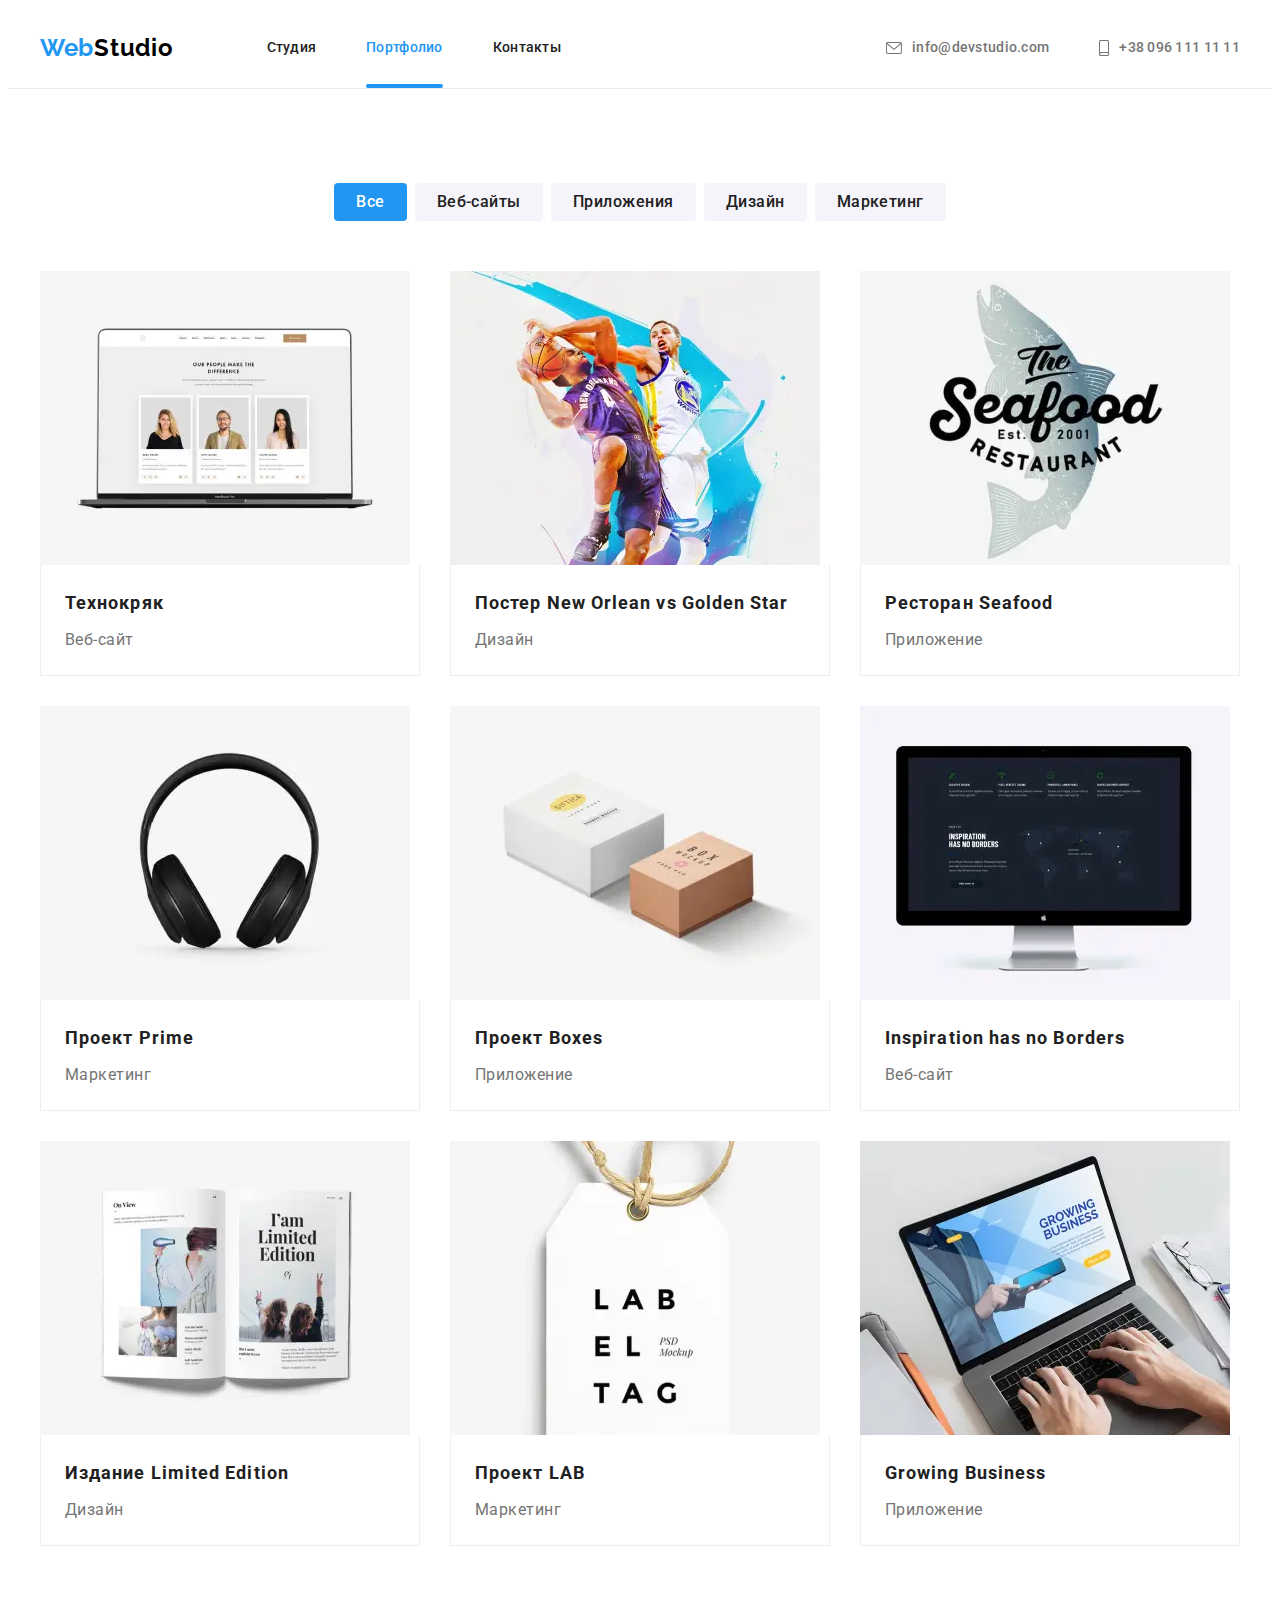
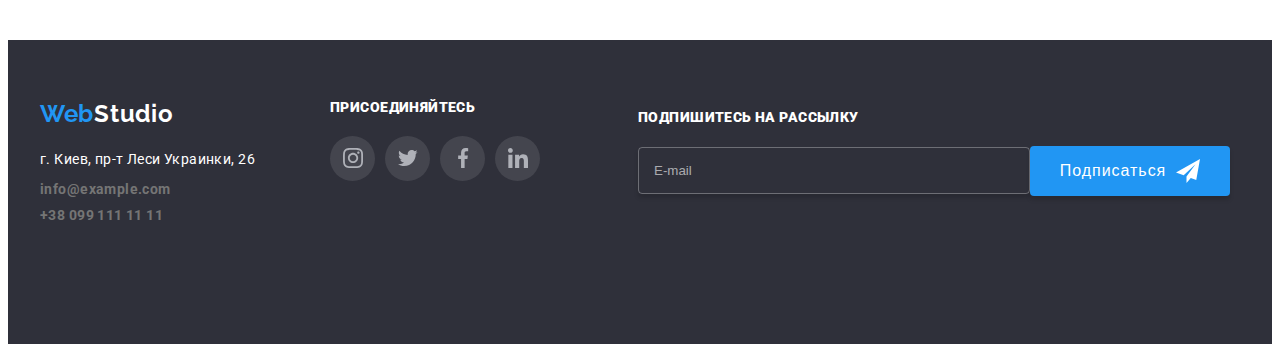
==== portfolio.html @ 9e55522e "fix photo" ====
<!DOCTYPE html>
<html lang="ru">
    <head>
        <meta charset="UTF-8" />
        <meta http-equiv="X-UA-Compatible" content="IE=edge" />
        <meta name="viewport" content="width=device-width, initial-scale=1.0" />
        <title>WebStudio</title>
        <link rel="preconnect" href="https://fonts.gstatic.com">
        <link href="https://fonts.googleapis.com/css2?family=Raleway:wght@700&family=Roboto:wght@400;500;700;900&display=swap"
          rel="stylesheet">
          <link rel="stylesheet" href="https://cdnjs.cloudflare.com/ajax/libs/modern-normalize/1.1.0/modern-normalize.min.css" integrity="sha512-wpPYUAdjBVSE4KJnH1VR1HeZfpl1ub8YT/NKx4PuQ5NmX2tKuGu6U/JRp5y+Y8XG2tV+wKQpNHVUX03MfMFn9Q==" crossorigin="anonymous" referrerpolicy="no-referrer" />
        <link rel="stylesheet" href="./css/main.min.css"> 
      </head>

  <body>
   <header class="header">
      <div class="container nav">
        <nav class="nav">
          <a class="logo link" lang="en" href="./index.html"
            ><span class="half-logo">Web</span>Studio</a
          >
          <ul class="menu list">
            <li class="menu__item">
              <a class="menu__link link" href="">Студия</a>
            </li>
            <li class="menu__item">
              <a class="menu__link link menu__link-current " href="./portfolio.html">Портфолио</a>
            </li>
            <li class="menu__item">
              <a class="menu__link link" href="">Контакты</a>
            </li>
          </ul>
        </nav>


        <ul class="hookup list">
          <li class="hookup__item">
            <a class="hookup__link link" href="mailto:info@devstudio.com">
              <svg class="hookup__link-icon" width="16" height="12">
                <use href="./images/sprite.svg#icon-envelope"></use></svg
              >info@devstudio.com</a
            >
          </li>
          <li class="hookup__item">
            <a class="hookup__link link" href="tel:+380961111111">
              <svg class="hookup__link-icon" width="10" height="16">
                <use href="./images/sprite.svg#icon-phone"></use></svg
              >+38 096 111 11 11</a
            >
          </li>
        </ul>

        <!-- Mobile-menu -->

        <button type="button" class="burger-btn" data-menu-open>
          <svg class="burger-btn__icon" width="40" height="40">
              <use href="./images/sprite.svg#icon-menu-mobile"></use>
          </svg>
        </button>

      </div>

      <div class="mobile-menu" data-menu>

        <div class="container mobile-menu__container">
        <button type="button" class="close-btn mobile-menu__close-btn" data-menu-close>
          <svg class="close-btn__icon" width="40" height="40">
              <use href="./images/sprite.svg#icon-close-menu"></use>
          </svg>
        </button>

        <ul class="list menu-list ">
            <li class="menu-list__item">
              <a class="link menu-list__link  " href="./index.html">Студия</a>
            </li>
            <li class="menu-list__item">
              <a class="link menu-list__link menu-list__link-current " href="./portfolio.html">Портфолио</a>
            </li>
            <li class="menu-list__item">
              <a class="link menu-list__link " href="">Контакты</a>
            </li>
          </ul>

          <ul class="list hookup-list">
          <li class="hookup-list__item">
            <a class="link hookup-list__link" href="mailto:info@devstudio.com">
              info@devstudio.com</a>
          </li>
          <li class="hookup-list__item">
            <a class="link hookup-list__link-tel" href="tel:+380961111111">
              +38 096 111 11 11</a>
          </li>
        </ul>

        <ul class="list social-list ">
          <li class="social-list__item">
            <a class="link social-list__link" href="#">Instagram</a>
          </li>
          <li class="social-list__item">
            <a class="link social-list__link" href="#">Twitter</a>
          </li>
          <li class="social-list__item">
            <a class="link social-list__link" href="#">Facebook</a>
          </li>
          <li class="social-list__item">
          <a class="link social-list__link" href="#">LinkedIn</a>
        </li>
        </ul>


      </div>

      </div>
    </header>

    <main>
      <section class="portfolio-page section">
        
        <!-- Buttons -->
        <div class="container">
        <ul class="filter-item list">
        <li class="filter-list ">
            <button class="filter-btn current link " type="button">Все</button></li>
        <li class="filter-list">
            <button class="filter-btn link" type="button">Веб-сайты</button></li>
        <li class="filter-list">
            <button class="filter-btn link" type="button">Приложения</button></li>
        <li class="filter-list">
            <button class="filter-btn link" type="button">Дизайн</button></li>
        <li class="filter-list">
            <button class="filter-btn" type="button">Маркетинг</button></li>
      </ul>

    <!-- Client -->
  
      <ul class="client list">
        <li class="client-item">
      
        <a class="client-link link"  href="">
          <div class="client-overlay-wrapper">
            <picture>
              <source media="(min-width: 1200px)" srcset="./portfolio-images/tehnokryk-desktop.webp 1x, ./portfolio-images/tehnokryk-desktop@2x.webp 2x"
                type="image/webp">
              <source media="(min-width: 1200px)" srcset="./portfolio-images/tehnokryk-desktop.jpg 1x, ./portfolio-images/tehnokryk-desktop@2x.jpg 2x">
              <source media="(min-width: 768px)" srcset="./portfolio-images/tehnokryk-tablet.webp 1x, ./portfolio-images/tehnokryk-tablet@2x.webp 2x"
                type="image/webp">
              <source media="(min-width: 768px)" srcset="./portfolio-images/tehnokryk-tablet.jpg 1x, ./portfolio-images/tehnokryk-tablet@2x.jpg 2x">
              <source media="(min-width: 480px)" srcset="./portfolio-images/tehnokryk-mobile.webp 1x, ./portfolio-images/tehnokryk-mobile@2x.webp 2x"
                type="image/webp">
              <source media="(min-width: 480px)" srcset="./portfolio-images/tehnokryk-mobile.jpg 1x, ./portfolio-images/tehnokryk-mobile@2x.jpg 2x">
            <img src="./portfolio-images/tehnokryk-desktop.jpg" alt="Открытый ноутбук" />
          </picture>
            <p class="client-overlay">Технокряк это современная площадка распространения коронавируса. Компании используют эту платформу для цифрового
            шпионажа и атак на защищённые сервера конкурентов.</p>
        </div>
          <div class="client-name">
            <h3 class="client-title">Технокряк</h3>
            <p class="client-text">Веб-сайт</p>
          </div>
        </a> 
        </li>
        <li class="client-item">
           
          <a class="client-link link"  href="">
            <div class="client-overlay-wrapper">
              <picture>
                <source media="(min-width: 1200px)" srcset="./portfolio-images/poster-desktop.webp 1x, ./portfolio-images/poster-desktop@2x.webp 2x"
                  type="image/webp">
                <source media="(min-width: 1200px)" srcset="./portfolio-images/poster-desktop.jpg 1x, ./portfolio-images/poster-desktop@2x.jpg 2x">
                <source media="(min-width: 768px)" srcset="./portfolio-images/poster-tablet.webp 1x, ./portfolio-images/poster-tablet@2x.webp 2x"
                  type="image/webp">
                <source media="(min-width: 768px)" srcset="./portfolio-images/poster-tablet.jpg 1x, ./portfolio-images/poster-tablet@2x.jpg 2x">
                <source media="(min-width: 480px)" srcset="./portfolio-images/poster-mobile.webp 1x, ./portfolio-images/poster-mobile@2x.webp 2x"
                  type="image/webp">
                <source media="(min-width: 480px)" srcset="./portfolio-images/poster-mobile.jpg 1x, ./portfolio-images/poster-mobile@2x.jpg 2x">
            <img src="./portfolio-images/poster-desktop.jpg" alt="Постер с баскетболистами" />
          </picture>
            <p class="client-overlay">Технокряк это современная площадка распространения коронавируса. Компании используют эту
              платформу для цифрового
              шпионажа и атак на защищённые сервера конкурентов.</p>
            </div>
            <div class="client-name">
            <h3 class="client-title">Постер New Orlean vs Golden Star</h3>
            <p class="client-text">Дизайн</p>
          </div>
          </a>
        </li>
        <li class="client-item">
           
          <a class="client-link link"  href="">
            <div class="client-overlay-wrapper">
              <picture>
              <source media="(min-width: 1200px)" srcset="./portfolio-images/seafood-desktop.webp 1x, ./portfolio-images/seafood-desktop@2x.webp 2x"
                type="image/webp">
              <source media="(min-width: 1200px)" srcset="./portfolio-images/seafood-desktop.jpg 1x, ./portfolio-images/seafood-desktop@2x.jpg 2x">
              <source media="(min-width: 768px)" srcset="./portfolio-images/seafood-tablet.webp 1x, ./portfolio-images/seafood-tablet@2x.webp 2x"
                type="image/webp">
              <source media="(min-width: 768px)" srcset="./portfolio-images/seafood-tablet.jpg 1x, ./portfolio-images/poster-tablet@2x.jpg 2x">
              <source media="(min-width: 480px)" srcset="./portfolio-images/seafood-mobile.webp 1x, ./portfolio-images/seafood-mobile@2x.webp 2x"
                type="image/webp">
              <source media="(min-width: 480px)" srcset="./portfolio-images/seafood-mobile.jpg 1x, ./portfolio-images/seafood-mobile@2x.jpg 2x">
            <img src="./portfolio-images/seafood-desktop.jpg" alt="Вывеска ресторана" />
          </picture>
            <p class="client-overlay">Технокряк это современная площадка распространения коронавируса. Компании используют эту
              платформу для цифрового
              шпионажа и атак на защищённые сервера конкурентов.</p>
            </div>
            <div class="client-name">
            <h3 class="client-title">Ресторан Seafood</h3>
            <p class="client-text">Приложение</p>
          </div>
          </a>
        </li>
        <li class="client-item">
        
          <a class="client-link link" href="">
            <div class="client-overlay-wrapper">
              <picture>
                <source media="(min-width: 1200px)" srcset="./portfolio-images/earphones-desktop.webp 1x, ./portfolio-images/earphones-desktop@2x.webp 2x"
                  type="image/webp">
                <source media="(min-width: 1200px)" srcset="./portfolio-images/earphones-desktop.jpg 1x, ./portfolio-images/earphones-desktop@2x.jpg 2x">
                <source media="(min-width: 768px)" srcset="./portfolio-images/earphones-tablet.webp 1x, ./portfolio-images/earphones-tablet@2x.webp 2x"
                  type="image/webp">
                <source media="(min-width: 768px)" srcset="./portfolio-images/earphones-tablet.jpg 1x, ./portfolio-images/earphones-tablet@2x.jpg 2x">
                <source media="(min-width: 480px)" srcset="./portfolio-images/earphones-mobile.webp 1x, ./portfolio-images/earphones-mobile@2x.webp 2x"
                  type="image/webp">
                <source media="(min-width: 480px)" srcset="./portfolio-images/earphones-mobile.jpg 1x, ./portfolio-images/earphones-mobile@2x.jpg 2x">
              <img src="./portfolio-images/earphones-desktop.jpg" alt="Наушники" />
            </picture>
              <p class="client-overlay">Технокряк это современная площадка распространения коронавируса. Компании используют эту
                платформу для цифрового
                шпионажа и атак на защищённые сервера конкурентов.</p>
            </div>
            <div class="client-name">
              <h3 class="client-title">Проект Prime</h3>
              <p class="client-text">Маркетинг</p>
            </div>
          </a>
        </li>

        <li class="client-item">
           
          <a class="client-link link"  href="">
            <div class="client-overlay-wrapper">
              <picture>
              <source media="(min-width: 1200px)" srcset="./portfolio-images/boxes-desktop.webp 1x, ./portfolio-images/boxes-desktop@2x.webp 2x"
                type="image/webp">
              <source media="(min-width: 1200px)" srcset="./portfolio-images/boxes-desktop.jpg 1x, ./portfolio-images/boxes-desktop@2x.jpg 2x">
              <source media="(min-width: 768px)" srcset="./portfolio-images/boxes-tablet.webp 1x, ./portfolio-images/boxes-tablet@2x.webp 2x"
                type="image/webp">
              <source media="(min-width: 768px)" srcset="./portfolio-images/boxes-tablet.jpg 1x, ./portfolio-images/boxes-tablet@2x.jpg 2x">
              <source media="(min-width: 480px)" srcset="./portfolio-images/boxes-mobile.webp 1x, ./portfolio-images/boxes-mobile@2x.webp 2x"
                type="image/webp">
              <source media="(min-width: 480px)" srcset="./portfolio-images/boxes-mobile.jpg 1x, ./portfolio-images/boxes-mobile@2x.jpg 2x">
            <img src="./portfolio-images/boxes-desktop.jpg" alt="Коробки"/>
          </picture>
            <p class="client-overlay">Технокряк это современная площадка распространения коронавируса. Компании используют эту
              платформу для цифрового
              шпионажа и атак на защищённые сервера конкурентов.</p>
            </div>
            <div class="client-name">
            <h3 class="client-title">Проект Boxes</h3>
            <p class="client-text">Приложение</p>
          </div>
          </a>
        </li>
        <li class="client-item">
           
          <a class="client-link link"  href="">
            <div class="client-overlay-wrapper">
              <picture>
              <source media="(min-width: 1200px)" srcset="./portfolio-images/computer-desktop.webp 1x, ./portfolio-images/computer-desktop@2x.webp 2x"
                type="image/webp">
              <source media="(min-width: 1200px)" srcset="./portfolio-images/computer-desktop.jpg 1x, ./portfolio-images/computer-desktop@2x.jpg 2x">
              <source media="(min-width: 768px)" srcset="./portfolio-images/computer-tablet.webp 1x, ./portfolio-images/computer-tablet@2x.webp 2x"
                type="image/webp">
              <source media="(min-width: 768px)" srcset="./portfolio-images/computer-tablet.jpg 1x, ./portfolio-images/computer-tablet@2x.jpg 2x">
              <source media="(min-width: 480px)" srcset="./portfolio-images/computer-mobile.webp 1x, ./portfolio-images/computer-mobile@2x.webp 2x"
                type="image/webp">
              <source media="(min-width: 480px)" srcset="./portfolio-images/computer-mobile.jpg 1x, ./portfolio-images/computer-mobile@2x.jpg 2x">
            <img src="./portfolio-images/computer-desktop.jpg" alt="Компьютер" />
          </picture>
            <p class="client-overlay">Технокряк это современная площадка распространения коронавируса. Компании используют эту
              платформу для цифрового
              шпионажа и атак на защищённые сервера конкурентов.</p>
           </div>
            <div class="client-name">
            <h3 class="client-title" lang="en">Inspiration has no Borders</h3>
            <p class="client-text">Веб-сайт</p>
            </div>
          </a>
        </li>
        <li class="client-item">
           
          <a class="client-link link"  href="">
            <div class="client-overlay-wrapper">
              <picture>
              <source media="(min-width: 1200px)" srcset="./portfolio-images/magazine-desktop.webp 1x, ./portfolio-images/magazine-desktop@2x.webp 2x"
                type="image/webp">
              <source media="(min-width: 1200px)" srcset="./portfolio-images/magazine-desktop.jpg 1x, ./portfolio-images/magazine-desktop@2x.jpg 2x">
              <source media="(min-width: 768px)" srcset="./portfolio-images/magazine-tablet.webp 1x, ./portfolio-images/magazine-desktop@2x.webp 2x"
                type="image/webp">
              <source media="(min-width: 768px)" srcset="./portfolio-images/magazine-tablet.jpg 1x, ./portfolio-images/magazine-tablet@2x.jpg 2x">
              <source media="(min-width: 480px)" srcset="./portfolio-images/magazine-mobile.webp 1x, ./portfolio-images/magazine-mobile@2x.webp 2x"
                type="image/webp">
              <source media="(min-width: 480px)" srcset="./portfolio-images/magazine-mobile.jpg 1x, ./portfolio-images/magazine-mobile@2x.jpg 2x">
            <img src="./portfolio-images/magazine-desktop.jpg" alt="Открытый журнал" />
          </picture>
            <p class="client-overlay">Технокряк это современная площадка распространения коронавируса. Компании используют эту
              платформу для цифрового
              шпионажа и атак на защищённые сервера конкурентов.</p>
          </div>
            <div class="client-name">
            <h3 class="client-title">Издание Limited Edition</h3>
            <p class="client-text">Дизайн</p>
            </div>
          </a>
        </li>
        <li class="client-item">
           
          <a class="client-link link"  href="">
            <div class="client-overlay-wrapper">
              <picture>
              <source media="(min-width: 1200px)" srcset="./portfolio-images/lab-desktop.webp 1x, ./portfolio-images/lab-desktop@2x.webp 2x"
                type="image/webp">
              <source media="(min-width: 1200px)" srcset="./portfolio-images/lab-desktop.jpg 1x, ./portfolio-images/lab-desktop@2x.jpg 2x">
              <source media="(min-width: 768px)" srcset="./portfolio-images/lab-tablet.webp 1x, ./portfolio-images/lab-tablet@2x.webp 2x"
                type="image/webp">
              <source media="(min-width: 768px)" srcset="./portfolio-images/lab-tablet.jpg 1x, ./portfolio-images/lab-tablet@2x.jpg 2x">
              <source media="(min-width: 480px)" srcset="./portfolio-images/lab-mobile.webp 1x, ./portfolio-images/lab-mobile@2x.webp 2x"
                type="image/webp">
              <source media="(min-width: 480px)" srcset="./portfolio-images/lab-mobile.jpg 1x, ./portfolio-images/lab-mobile@2x.jpg 2x">
            <img src="./portfolio-images/lab-desktop.jpg" alt="Этикетка с надписью" />
          </picture>
            <p class="client-overlay">Технокряк это современная площадка распространения коронавируса. Компании используют эту
              платформу для цифрового
              шпионажа и атак на защищённые сервера конкурентов.</p>
          </div>
            <div class="client-name">
            <h3 class="client-title">Проект LAB</h3>
            <p class="client-text">Маркетинг</p>
            </div>
          </a>
        </li>
        <li class="client-item">
          
          <a class="client-link link"  href="">
            <div class="client-overlay-wrapper">
              <picture>
              <source media="(min-width: 1200px)" srcset="./portfolio-images/laptop-desktop.webp 1x, ./portfolio-images/laptop-desktop@2x.webp 2x"
                type="image/webp">
              <source media="(min-width: 1200px)" srcset="./portfolio-images/laptop-desktop.jpg 1x, ./portfolio-images/laptop-desktop@2x.jpg 2x">
              <source media="(min-width: 768px)" srcset="./portfolio-images/laptop-tablet.webp 1x, ./portfolio-images/laptop-tablet@2x.webp 2x"
                type="image/webp">
              <source media="(min-width: 768px)" srcset="./portfolio-images/laptop-tablet.jpg 1x, ./portfolio-images/laptop-tablet@2x.jpg 2x">
              <source media="(min-width: 480px)" srcset="./portfolio-images/laptop-mobile.webp 1x, ./portfolio-images/laptop-mobile@2x.webp 2x"
                type="image/webp">
              <source media="(min-width: 480px)" srcset="./portfolio-images/laptop-mobile.jpg 1x, ./portfolio-images/laptop-mobile@2x.jpg 2x">
            <img src="./portfolio-images/laptop-desktop.jpg" alt="Открытый ноутбук"/>
          </picture>
            <p class="client-overlay">Технокряк это современная площадка распространения коронавируса. Компании используют эту
              платформу для цифрового
              шпионажа и атак на защищённые сервера конкурентов.</p>
         </div>
            <div class="client-name">
            <h3 class="client-title" lang="en">Growing Business</h3>
            <p class="client-text">Приложение</p>
            </div>
          </a>
        </li>
      </ul>
    </div>
      </section>
    </main>
  <footer class="footer">
    <div class="container general">
      <div class="footer-wrapper">
      <div class="footer-container">
        <a class="logo footer-logo link" lang="en" href="./index.html"><span class="half-logo">Web</span>Studio</a>
        <address class="address">
          <ul class="contacts list">
            <li class="contacts-item">
              <a class="connect link" href="https://goo.gl/maps/mreH3rbR9d4Kw75F6" target="_blank"
                rel="noopener noreferrer">г. Киев, пр-т Леси Украинки, 26</a>
            </li>
            <li class="contacts-item">
              <a class="hookup-footer link" href="mailto:info@example.com">info@example.com</a>
            </li>
            <li class="contacts-item">
              <a class="hookup-footer link" href="tel:+380991111111">+38 099 111 11 11</a>
            </li>
          </ul>
        </address>
      </div>
      <div class="footer-container">
        <h2 class="footer-title"><strong>присоединяйтесь</strong></h2>
        <ul class="social__list list">
          <li class="social__item">
            <a class="social__link footer__link" href=""><svg class="footer__link-icon" width="20" height="20">
                <use href="./images/sprite.svg#icon-instagram"></use>
              </svg></a>
          </li>
          <li class="social__item">
            <a class="social__link footer__link" href=""><svg class="footer__link-icon" width="20" height="20">
                <use href="./images/sprite.svg#icon-twitter"></use>
              </svg></a>
          </li>
          <li class="social__item">
            <a class="social__link footer__link" href=""><svg class="footer__link-icon" width="20" height="20">
                <use href="./images/sprite.svg#icon-facebook"></use>
              </svg></a>
          </li>
          <li class="social__item">
            <a class="social__link footer__link" href=""><svg class="footer__link-icon" width="20" height="20">
                <use href="./images/sprite.svg#icon-linkedin"></use>
              </svg></a>
          </li>
        </ul>
        </div>
      </div>

      <form class="subscription">
        <b class="subscription-footer">Подпишитесь на рассылку</b>
        <div class="container-subscription">
          <input class="subscription-email" type="email" name="email" placeholder="E-mail" required>
          <button class="subscription-btn" type="submit">Подписаться
            <svg class="subscription-icon" width="24" height="24">
              <use href="./images/sprite.svg#icon-send"></use>
            </svg>
          </button>
        </div>
      </form>
      
    </div>
  </footer>

   <script src="./js/menu.js"></script>
  </body>
</html>
---- css/main.min.css ----
:root{--accent-color: #2196f3;--secondary-color: #212121;--title-color: #ffffff;--hero-color: #2f303a;--text-color: #757575;--team-section-color: #f5f4fa;--half-logo-color: #000000;--border-color: #eeeeee;--line-color: #ececec;--icon-color: #afb1b8;--hover-btn: #188ce8}.hidden{position:absolute;width:1px;height:1px;margin:-1px;padding:0;overflow:hidden;border:0;clip:rect(0 0 0 0)}body{font-family:'Roboto', sans-serif;font-style:normal;font-weight:700;font-size:14px;line-height:1.14;letter-spacing:0.03em}h1,h2,h3,h4,h5,h6,p{margin-top:0;margin-bottom:0}ul,ol{margin-top:0;margin-bottom:0;padding-left:0}img{display:block;max-width:100%;height:auto}.link{text-decoration:none}.list{list-style:none}.section{padding-top:60px;padding-bottom:60px}@media screen and (min-width: 1200px){.section{padding-top:94px;padding-bottom:94px}}.container{margin:0 auto;padding-left:15px;padding-right:15px}@media screen and (min-width: 480px){.container{width:450px}}@media screen and (min-width: 768px){.container{width:738px}}@media screen and (min-width: 1200px){.container{width:1200px}}.work__title,.team__title,.company__title{font-size:36px;line-height:1.16;letter-spacing:.03em;margin-bottom:30px;text-align:center;color:var(--secondary-color)}@media screen and (min-width: 1200px){.work__title,.team__title,.company__title{margin-bottom:50px}}.logo,.half-logo{font-size:26px;line-height:1.19;letter-spacing:.03em;font-family:'Raleway', sans-serif;color:var(--half-logo-color)}@media screen and (min-width: 1200px){.logo,.half-logo{font-size:24px;line-height:1.17;letter-spacing:.03em}}@media screen and (max-width: 767px){.logo{padding-top:15px;padding-bottom:15px}}@media screen and (min-width: 768px){.logo{margin-right:88px}}@media screen and (min-width: 1200px){.logo{margin-right:93px}}.half-logo{color:var(--accent-color)}.footer-logo{margin-right:0;color:var(--title-color)}.social__list{display:flex;justify-content:center}.social__link{transition-property:background-color, fill;transition-duration:250ms;transition-timing-function:cubic-bezier(0.4, 0, 0.2, 1);display:flex;height:45px;width:45px;justify-content:center;align-items:center;border-radius:50%;background-color:var(--title-color);fill:var(--icon-color)}.social__link:hover,.social__link:focus{background-color:var(--accent-color);fill:var(--title-color)}.social__item:not(:last-child){margin-right:10px}.footer__link{background-color:rgba(255,255,255,0.1)}.footer__link:hover,.footer__link:focus{background-color:var(--accent-color);fill:var(--title-color)}.footer__icon{fill:var(--title-color)}.header{background-color:var(--title-color);border-bottom:1px solid var(--line-color)}.nav{display:flex;align-items:center}@media screen and (max-width: 768px){.nav{justify-content:space-between}}.menu{display:none}@media screen and (min-width: 768px){.menu{display:flex;align-items:center}}.menu__item{position:relative}.menu__item:not(:last-child){margin-right:50px}.hookup{display:none}@media screen and (min-width: 768px){.hookup{display:block;align-items:center;margin-left:auto}}@media screen and (min-width: 1200px){.hookup{display:flex;flex-direction:row;align-items:center;margin-left:auto}}.hookup__item:not(:first-child){margin-top:10px}@media screen and (min-width: 1200px){.hookup__item:not(:first-child){margin-left:50px;margin-top:0px}}.menu__link{padding-top:32px;padding-bottom:32px}.menu__link,.hookup__link{transition-property:color, fill;transition-duration:250ms;transition-timing-function:cubic-bezier(0.4, 0, 0.2, 1);display:flex;align-items:center;font-size:12px;line-height:1.16;letter-spacing:.02em;font-weight:500;color:var(--secondary-color)}@media screen and (min-width: 1200px){.menu__link,.hookup__link{font-size:14px;line-height:1.14;letter-spacing:.02em;padding-top:32px;padding-bottom:32px}}.hookup__link{font-style:normal;color:var(--text-color);fill:var(--text-color)}.hookup__link:hover,.hookup__link:focus{color:var(--accent-color);fill:var(--accent-color)}.menu__link:hover,.menu__link:focus{color:var(--accent-color);fill:var(--accent-color)}.hookup__link-icon{display:flex;font-style:inherit;margin-right:10px}.menu__link-current{color:var(--accent-color)}.menu__link-current::after{content:' ';position:absolute;left:0;bottom:0;display:block;width:100%;height:4px;border-radius:2px;background-color:var(--accent-color)}.burger-btn,.close-btn{cursor:pointer;border:none;padding:0;line-height:0;background:transparent}.burger-btn:hover,.burger-btn:focus,.close-btn:hover,.close-btn:focus{fill:var(--accent-color)}@media screen and (min-width: 768px){.burger-btn,.close-btn{display:none}}.mobile-menu{position:fixed;z-index:10;top:0;left:0;width:100vw;height:100vh;background-color:var(--title-color);box-shadow:0px 4px 4px rgba(0,0,0,0.25)}@media screen and (min-width: 768px){.mobile-menu{display:none}}.mobile-menu{opacity:0;visibility:hidden;pointer-events:none}.mobile-menu.is-open{opacity:1;visibility:visible;pointer-events:auto}.mobile-menu__container{position:absolute;width:100%;padding-top:48px;padding-left:40px}.mobile-menu__close-btn{position:absolute;right:15px;top:10px}.menu-list{margin-bottom:302px}.menu-list__item:not(:first-child),.hookup-list__item:not(:first-child){margin-top:32px}.menu-list__link{font-size:40px;line-height:47px;letter-spacing:.02em;font-weight:500;color:var(--secondary-color)}.menu-list__link-current{color:var(--accent-color)}.hookup-list{margin-bottom:64px}.hookup-list__link{font-size:34px;line-height:40px;letter-spacing:.02em;font-weight:500;color:var(--accent-color)}.hookup-list__link-tel{font-size:24px;line-height:28px;letter-spacing:.02em;font-weight:500;color:var(--text-color)}.social-list{display:flex;align-items:center}.social-list__item:not(:first-child){padding-left:10px;border-left:1px solid rgba(33,33,33,0.2)}.social-list__item:not(:last-child){padding-right:10px}.social-list__link{font-size:18px;line-height:22px;letter-spacing:.02em;font-weight:500;color:var(--accent-color)}.hero{padding-top:118px;padding-bottom:118px;text-align:center;background-size:cover;background-position:0 0;background-repeat:no-repeat;background-color:var(--hero-color);background-image:linear-gradient(rgba(47,48,58,0.4), rgba(47,48,58,0.4)),url("../images/hero-mobile.jpg")}@media screen and (min-width: 768px){.hero{background-image:linear-gradient(rgba(47,48,58,0.4), rgba(47,48,58,0.4)),url("../images/hero-tablet.jpg")}}@media screen and (min-width: 1200px){.hero{padding-top:200px;padding-bottom:200px;background-image:linear-gradient(rgba(47,48,58,0.4), rgba(47,48,58,0.4)),url("../images/hero-desktop.jpg")}}@media screen and (min-width: 768px){.hero-container{width:390px}}@media screen and (min-width: 1200px){.hero-container{width:700px}}.hero__text{margin-bottom:30px;font-size:26px;line-height:1.62;letter-spacing:.06em;font-weight:900;text-transform:uppercase;color:var(--title-color)}@media screen and (min-width: 1200px){.hero__text{font-size:44px;line-height:1.36;letter-spacing:.06em}}.hero-button-text{align-items:center;text-align:center;padding:10px 30px;border:none;background:transparent;font-family:inherit;cursor:pointer;font-size:16px;line-height:1.87;letter-spacing:.06em;font-weight:700;box-shadow:0px 4px 4px rgba(0,0,0,0.15);border-radius:4px;color:var(--title-color);background:var(--accent-color)}.hero-button-text:hover,.hero-button-text:focus{background:var(--hover-btn)}@media screen and (min-width: 1200px){.specifics{padding-bottom:94px}}@media screen and (min-width: 768px){.preference__list{display:flex;flex-wrap:wrap;margin-top:-30px;margin-left:-30px}}@media screen and (min-width: 768px){.preference__item{margin-top:30px;margin-left:30px;flex-basis:calc((100% - 2 * 30px) / 2)}}@media screen and (min-width: 1200px){.preference__item{flex-basis:calc((100% - 4 * 30px) / 4)}}@media screen and (max-width: 767px){.preference__item:not(first-child){margin-top:30px}}.preference__item-icon{display:flex;width:100%;justify-content:center;align-items:center;height:120px;margin-bottom:30px;align-items:center;background:var(--team-section-color)}.preference__title{display:flex;justify-content:center;align-items:center;margin-bottom:10px;text-transform:uppercase;color:var(--secondary-color)}@media screen and (min-width: 768px){.preference__title{display:block}}.preference__text{font-weight:400;line-height:1.71;color:var(--text-color)}.work{padding-top:0}@media screen and (max-width: 1200px){.work{display:none}}.work__item{display:flex;flex-wrap:wrap;margin-top:-30px;margin-left:-30px}.work__item-img{margin-top:30px;margin-left:30px;position:relative;flex-basis:calc((100% - 3 * 30px) / 3)}.work__overlay{position:absolute;left:0;bottom:0;display:flex;justify-content:center;align-items:center;width:100%;height:25%;text-transform:uppercase;color:var(--title-color);background-color:rgba(47,48,58,0.8)}.team{background:var(--team-section-color)}@media screen and (min-width: 768px){.team__item{display:flex;flex-wrap:wrap;margin-top:-30px;margin-left:-30px}}.team__list{background:var(--title-color);box-shadow:0px 1px 3px rgba(0,0,0,0.12),0px 1px 1px rgba(0,0,0,0.14),0px 2px 1px rgba(0,0,0,0.2);border-radius:0px 0px 4px 4px}@media screen and (min-width: 768px){.team__list{margin-top:30px;margin-left:30px;flex-basis:calc((100% - 2 * 30px) / 2)}}@media screen and (min-width: 1200px){.team__list{flex-basis:calc((100% - 4 * 30px) / 4)}}@media screen and (max-width: 768px){.team__list:not(:first-child){margin-top:30px}}.person{padding:30px 30px}.person__name{margin-bottom:10px}.person__name,.person__position{text-align:center;font-weight:500;font-size:16px;line-height:1.18;letter-spacing:.03em;color:var(--secondary-color)}.person__position{margin-bottom:15px;font-weight:400;color:var(--text-color)}.company__list{display:flex;flex-wrap:wrap;margin-top:-30px;margin-left:-30px}.company__item{margin-top:30px;margin-left:30px;flex-basis:calc((100% - 2 * 30px) / 2)}@media screen and (min-width: 768px){.company__item{flex-basis:calc((100% - 3 * 30px) / 3)}}@media screen and (min-width: 1200px){.company__item{flex-basis:calc((100% - 6 * 30px) / 6)}}.company__link{max-width:100%;height:90px;transition-property:fill, border;transition-duration:250ms;transition-timing-function:cubic-bezier(0.4, 0, 0.2, 1);display:flex;justify-content:center;align-items:center;cursor:pointer;border-radius:4px;fill:var(--icon-color);border:1px solid var(--icon-color)}.company__link:hover,.company__link:focus{fill:var(--accent-color);border:1px solid var(--accent-color)}.footer{padding-top:60px;padding-bottom:60px;background:var(--hero-color);margin-left:auto;margin-right:auto}@media screen and (min-width: 768px){.footer-wrapper{display:flex;justify-content:space-between}}@media screen and (min-width: 1200px){.footer-container:not(:first-child){margin-left:75px}}.footer-container{display:block;justify-content:center;align-items:center}@media screen and (min-width: 1200px){.general{display:flex;align-items:baseline}}.footer-title{margin-bottom:20px;font-size:14px;text-transform:uppercase;color:var(--title-color)}@media screen and (max-width: 1200px){.social__list{margin-bottom:100px}}@media screen and (max-width: 768px){.social__list{margin-bottom:60px}}@media screen and (min-width: 1200px){.subscription{margin-left:98px}}.subscription-footer{display:block;margin-bottom:20px;text-transform:uppercase;color:var(--title-color)}@media screen and (min-width: 1200px){.container-subscription{display:flex;justify-content:center;align-items:center}}.subscription-email{width:100%;padding:15px;margin-right:10px;background-color:transparent;border:1px solid rgba(255,255,255,0.3);border-radius:4px;box-shadow:0px 4px 4px rgba(0,0,0,0.15);color:var(--title-color)}.subscription-email::placeholder{color:rgba(255,255,255,0.6)}@media screen and (max-width: 1200px){.subscription-email{margin-bottom:20px}}@media screen and (min-width: 768px){.subscription-email{width:450px;display:block;margin-right:auto;margin-left:auto}}@media screen and (min-width: 1200px){.subscription-email{width:360px}}.subscription-btn{display:flex;justify-content:center;align-items:center;border:none;cursor:pointer;text-align:center;padding:10px 25px;font-size:16px;line-height:1.87;letter-spacing:.06em;width:200px;height:50px;color:var(--title-color);background-color:var(--accent-color);box-shadow:0px 4px 4px rgba(0,0,0,0.15);border-radius:4px}@media screen and (max-width: 1200px){.subscription-btn{margin:0 auto}}.subscription-icon{margin-left:10px}@media screen and (max-width: 768px){.footer-logo,.connect,.hookup-footer,.footer-title,.social__item{display:flex;justify-content:center}}@media screen and (max-width: 1200px){.subscription-footer{display:flex;justify-content:center}}.address{margin-top:20px;margin-bottom:60px;font-style:inherit}.contacts-item:not(:first-child){margin-top:10px}.connect{transition-property:var(--hero-color);transition-duration:250ms;transition-timing-function:cubic-bezier(0.4, 0, 0.2, 1);font-size:14px;line-height:1.71;letter-spacing:.03em;font-style:normal;font-weight:400;color:var(--title-color)}.connect:hover,.connect:focus{color:var(--accent-color)}.hookup-footer{transition-property:var(--hero-color);transition-duration:250ms;transition-timing-function:cubic-bezier(0.4, 0, 0.2, 1);font-style:normal;color:var(--text-color)}.hookup-footer:hover,.hookup-footer:focus{color:var(--accent-color)}.filter-item{display:flex;justify-content:flex-start;flex-wrap:wrap;margin-bottom:40px}.filter-item :not(:last-child){margin-right:8px}@media screen and (min-width: 768px){.filter-item{justify-content:center;margin-bottom:40px}}@media screen and (min-width: 1200px){.filter-item{margin-bottom:50px}}.filter-list{justify-content:center}@media screen and (max-width: 768px){.filter-list:nth-child(-n+3){margin-bottom:15px}}.filter-btn.current{background-color:var(--accent-color);color:var(--title-color)}.filter-btn{transition-property:color, background-color, box-shadow;transition-duration:250ms;transition-timing-function:cubic-bezier(0.4, 0, 0.2, 1);padding:6px 22px;background:var(--team-section-color);border-radius:4px;border:none;font-family:inherit;font-size:16px;line-height:1.62;letter-spacing:.03em;text-align:left;font-weight:500;cursor:pointer;color:var(--secondary-color)}.filter-btn:hover,.filter-btn:focus{color:var(--title-color);background-color:var(--accent-color);box-shadow:0 4px 4px 0px rgba(0,0,0,0.25)}@media screen and (min-width: 768px){.client{display:flex;flex-wrap:wrap;margin-top:-30px;margin-left:-30px}}.client-name{padding:20px 24px;border-right:1px solid var(--border-color);border-bottom:1px solid var(--border-color);border-left:1px solid var(--border-color)}.client-item{transition-property:transform, transform;transition-duration:250ms;transition-timing-function:cubic-bezier(0.4, 0, 0.2, 1)}.client-item:hover,.client-item:hover .client-overlay{transform:translateY(0%);box-shadow:0 4px 4px 0px rgba(0,0,0,0.25)}@media screen and (min-width: 768px){.client-item{margin-top:30px;margin-left:30px;flex-basis:calc((100% - 2 * 30px) / 2)}}@media screen and (min-width: 1200px){.client-item{margin-top:30px;margin-left:30px;flex-basis:calc((100% - 3 * 30px) / 3)}}@media screen and (max-width: 768px){.client-item:not(first-child){margin-top:30px}}.client-title{font-size:18px;line-height:2;letter-spacing:.06em;margin-bottom:4px;color:var(--secondary-color)}.client-text{font-size:16px;line-height:1.87;letter-spacing:.03em;font-weight:400;color:var(--text-color)}.client-link{transition-property:box-shadow;transition-duration:250ms;transition-timing-function:cubic-bezier(0.4, 0, 0.2, 1);display:block}.client-link:hover,.client-link:focus,.client-link:hover .client-overlay,.client-link:focus .client-overlay{transform:translateY(0%);box-shadow:0 4px 4px 0px rgba(0,0,0,0.25)}.client-overlay-wrapper{position:relative;overflow:hidden}.client-overlay{transition-property:transform, box-shadow;transition-duration:250ms;transition-timing-function:cubic-bezier(0.4, 0, 0.2, 1);transform:translateY(100%);position:absolute;top:0;left:0;width:100%;height:100%;overflow:auto;font-size:18px;line-height:1.56;letter-spacing:.03em;padding:60px 25px;font-weight:400;background-color:rgba(33,150,243,0.9);color:var(--title-color)}.backdrop{transition-property:opacity, visibility, pointer-events;transition-duration:250ms;transition-timing-function:cubic-bezier(0.4, 0, 0.2, 1);position:fixed;top:0;left:0;width:100vw;height:100vh;background-color:rgba(0,0,0,0.2)}.backdrop.is-hidden .modal{transform:translate(-50%, -50%) scale(0.3)}.modal{position:absolute;transform:translate(-50%, -50%) scale(1);transition-duration:250ms;transition-timing-function:cubic-bezier(0.4, 0, 0.2, 1);top:50%;left:50%;width:530px;height:580px;padding:40px;background-color:var(--title-color);box-shadow:0px 1px 3px rgba(0,0,0,0.12),0px 1px 1px rgba(0,0,0,0.14),0px 2px 1px rgba(0,0,0,0.2);border-radius:4px}.modal-btn{position:absolute;cursor:pointer;padding:7px;top:8px;right:8px;width:30px;height:30px;border-radius:50%;background-color:var(--title-color);border:1px solid rgba(0,0,0,0.1);transition:fill 250ms cubic-bezier(0.4, 0, 0.2, 1)}.modal-btn:hover,.modal-btn:focus{fill:var(--accent-color)}.is-hidden{opacity:0;visibility:hidden;pointer-events:none}.modal-form{display:flex;flex-direction:column}.modal-form-head{font-size:20px;line-height:1.15;letter-spacing:.03em;text-align:center;margin-bottom:10px}.modal-form-field{font-size:12px;line-height:1.16;letter-spacing:.01em;cursor:pointer;font-weight:400;margin-bottom:10px;color:var(--text-color)}.modal-input-wrapper{position:relative;display:block;margin-top:5px}.modal-form-input{cursor:pointer;padding:10px 10px 10px 40px;width:100%;height:40px;border-radius:4px;border:1px solid rgba(33,33,33,0.2);transition-property:fill, border;transition-duration:250ms;transition-timing-function:cubic-bezier(0.4, 0, 0.2, 1)}.modal-form-input:focus{outline:none;border-radius:4px;border:1px solid var(--accent-color)}.modal-icon{position:absolute;top:50%;left:10px;transform:translateY(-50%);transition:fill 250ms cubic-bezier(0.4, 0, 0.2, 1)}.modal-form-input:focus+.modal-icon{fill:var(--accent-color)}.modal-form-message{width:100%;height:120px;resize:none;padding:10px 15px;margin-top:5px;margin-bottom:10px;border-radius:4px;border:1px solid rgba(33,33,33,0.2);transition:border 250ms cubic-bezier(0.4, 0, 0.2, 1)}.modal-form-message::placeholder{color:rgba(117,117,117,0.5)}.modal-form-message:focus{outline:none;border-radius:4px;border:1px solid var(--accent-color)}.modal-form-checkbox{display:flex;justify-content:center;align-items:center;font-weight:400;line-height:1.71px;margin-bottom:30px;border-radius:4px;color:var(--text-color)}.modal-form-checkbox::before{content:"";margin-right:10px;display:block;height:16px;width:17px;border:2px solid var(--secondary-color);cursor:pointer;border-radius:4px}.modal-form-checkbox-input:checked+.modal-form-checkbox::before{background-image:url("../images/icon-check.svg");border:transparent;outline:none;border-radius:4px}.modal-form-checkbox-input:focus+.modal-form-checkbox::before{outline:2px solid var(--secondary-color);border-radius:4px}.modal-form-contract{font-weight:400;line-height:1.71;border-bottom:1px solid var(--accent-color);padding:0;color:var(--accent-color)}.modal-form-btn{font-size:16px;line-height:1.87;letter-spacing:.06em;border:none;cursor:pointer;padding:10px 55px;align-self:center;color:var(--title-color);background:var(--accent-color);box-shadow:0px 4px 4px rgba(0,0,0,0.15);border-radius:4px;transition:background 250ms cubic-bezier(0.4, 0, 0.2, 1)}.modal-form-btn:hover,.modal-form-btn:focus{background:var(--hover-btn);box-shadow:0px 4px 4px rgba(0,0,0,0.15)}
/*# sourceMappingURL=main.min.css.map */
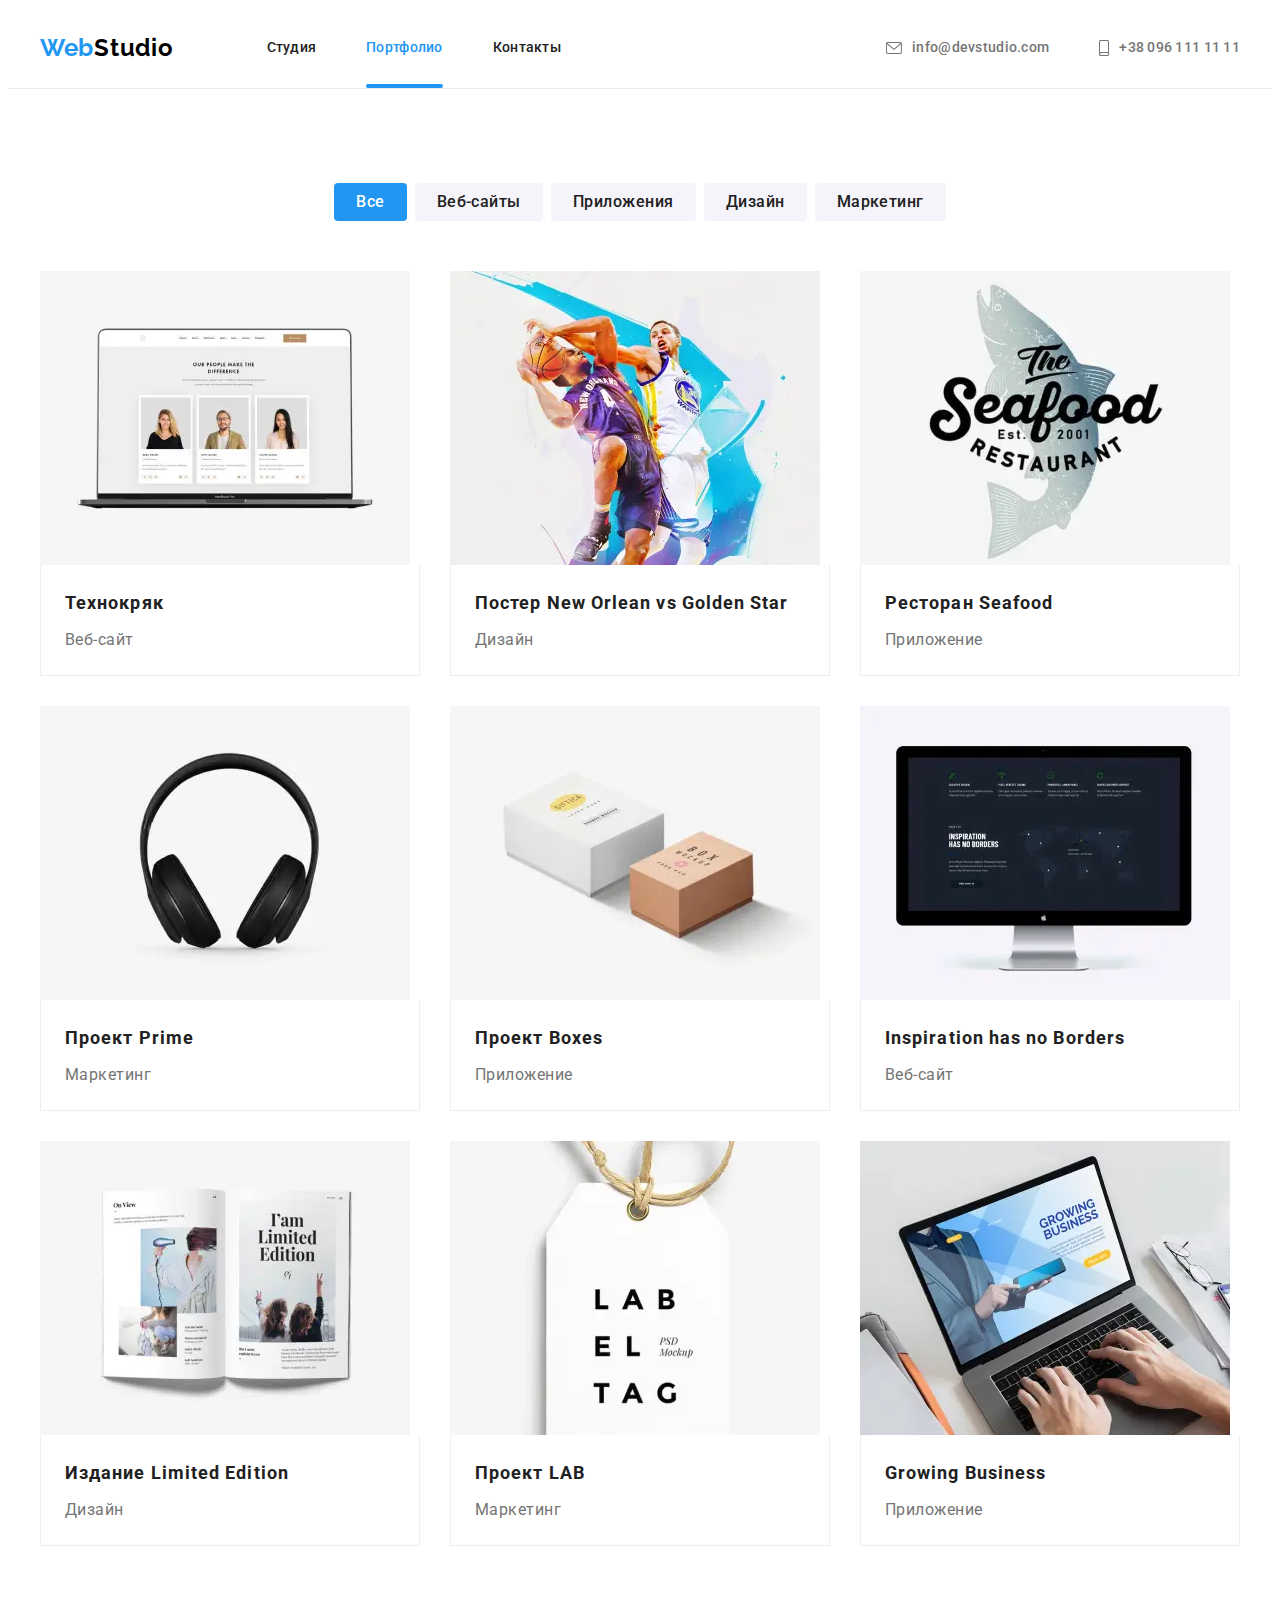
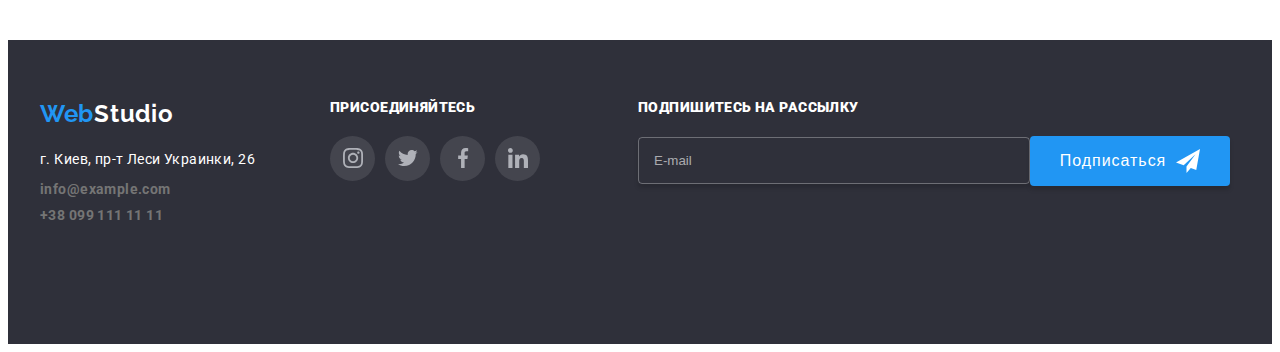
==== commit 5b3701db: "fix bug" ====
--- a/portfolio.html
+++ b/portfolio.html
@@ -13,6 +13,9 @@
       </head>
 
   <body>
+
+    <!-- Header -->
+    
    <header class="header">
       <div class="container nav">
         <nav class="nav">
@@ -145,9 +148,9 @@
               <source media="(min-width: 768px)" srcset="./portfolio-images/tehnokryk-tablet.webp 1x, ./portfolio-images/tehnokryk-tablet@2x.webp 2x"
                 type="image/webp">
               <source media="(min-width: 768px)" srcset="./portfolio-images/tehnokryk-tablet.jpg 1x, ./portfolio-images/tehnokryk-tablet@2x.jpg 2x">
-              <source media="(min-width: 480px)" srcset="./portfolio-images/tehnokryk-mobile.webp 1x, ./portfolio-images/tehnokryk-mobile@2x.webp 2x"
-                type="image/webp">
-              <source media="(min-width: 480px)" srcset="./portfolio-images/tehnokryk-mobile.jpg 1x, ./portfolio-images/tehnokryk-mobile@2x.jpg 2x">
+              <source media="(min-width: 320px)" srcset="./portfolio-images/tehnokryk-mobile.webp 1x, ./portfolio-images/tehnokryk-mobile@2x.webp 2x"
+                type="image/webp">
+              <source media="(min-width: 320px)" srcset="./portfolio-images/tehnokryk-mobile.jpg 1x, ./portfolio-images/tehnokryk-mobile@2x.jpg 2x">
             <img src="./portfolio-images/tehnokryk-desktop.jpg" alt="Открытый ноутбук" />
           </picture>
             <p class="client-overlay">Технокряк это современная площадка распространения коронавируса. Компании используют эту платформу для цифрового
@@ -170,9 +173,9 @@
                 <source media="(min-width: 768px)" srcset="./portfolio-images/poster-tablet.webp 1x, ./portfolio-images/poster-tablet@2x.webp 2x"
                   type="image/webp">
                 <source media="(min-width: 768px)" srcset="./portfolio-images/poster-tablet.jpg 1x, ./portfolio-images/poster-tablet@2x.jpg 2x">
-                <source media="(min-width: 480px)" srcset="./portfolio-images/poster-mobile.webp 1x, ./portfolio-images/poster-mobile@2x.webp 2x"
-                  type="image/webp">
-                <source media="(min-width: 480px)" srcset="./portfolio-images/poster-mobile.jpg 1x, ./portfolio-images/poster-mobile@2x.jpg 2x">
+                <source media="(min-width: 320px)" srcset="./portfolio-images/poster-mobile.webp 1x, ./portfolio-images/poster-mobile@2x.webp 2x"
+                  type="image/webp">
+                <source media="(min-width: 320px)" srcset="./portfolio-images/poster-mobile.jpg 1x, ./portfolio-images/poster-mobile@2x.jpg 2x">
             <img src="./portfolio-images/poster-desktop.jpg" alt="Постер с баскетболистами" />
           </picture>
             <p class="client-overlay">Технокряк это современная площадка распространения коронавируса. Компании используют эту
@@ -196,9 +199,9 @@
               <source media="(min-width: 768px)" srcset="./portfolio-images/seafood-tablet.webp 1x, ./portfolio-images/seafood-tablet@2x.webp 2x"
                 type="image/webp">
               <source media="(min-width: 768px)" srcset="./portfolio-images/seafood-tablet.jpg 1x, ./portfolio-images/poster-tablet@2x.jpg 2x">
-              <source media="(min-width: 480px)" srcset="./portfolio-images/seafood-mobile.webp 1x, ./portfolio-images/seafood-mobile@2x.webp 2x"
-                type="image/webp">
-              <source media="(min-width: 480px)" srcset="./portfolio-images/seafood-mobile.jpg 1x, ./portfolio-images/seafood-mobile@2x.jpg 2x">
+              <source media="(min-width: 320px)" srcset="./portfolio-images/seafood-mobile.webp 1x, ./portfolio-images/seafood-mobile@2x.webp 2x"
+                type="image/webp">
+              <source media="(min-width: 320px)" srcset="./portfolio-images/seafood-mobile.jpg 1x, ./portfolio-images/seafood-mobile@2x.jpg 2x">
             <img src="./portfolio-images/seafood-desktop.jpg" alt="Вывеска ресторана" />
           </picture>
             <p class="client-overlay">Технокряк это современная площадка распространения коронавируса. Компании используют эту
@@ -222,9 +225,9 @@
                 <source media="(min-width: 768px)" srcset="./portfolio-images/earphones-tablet.webp 1x, ./portfolio-images/earphones-tablet@2x.webp 2x"
                   type="image/webp">
                 <source media="(min-width: 768px)" srcset="./portfolio-images/earphones-tablet.jpg 1x, ./portfolio-images/earphones-tablet@2x.jpg 2x">
-                <source media="(min-width: 480px)" srcset="./portfolio-images/earphones-mobile.webp 1x, ./portfolio-images/earphones-mobile@2x.webp 2x"
-                  type="image/webp">
-                <source media="(min-width: 480px)" srcset="./portfolio-images/earphones-mobile.jpg 1x, ./portfolio-images/earphones-mobile@2x.jpg 2x">
+                <source media="(min-width: 320px)" srcset="./portfolio-images/earphones-mobile.webp 1x, ./portfolio-images/earphones-mobile@2x.webp 2x"
+                  type="image/webp">
+                <source media="(min-width: 320px)" srcset="./portfolio-images/earphones-mobile.jpg 1x, ./portfolio-images/earphones-mobile@2x.jpg 2x">
               <img src="./portfolio-images/earphones-desktop.jpg" alt="Наушники" />
             </picture>
               <p class="client-overlay">Технокряк это современная площадка распространения коронавируса. Компании используют эту
@@ -249,9 +252,9 @@
               <source media="(min-width: 768px)" srcset="./portfolio-images/boxes-tablet.webp 1x, ./portfolio-images/boxes-tablet@2x.webp 2x"
                 type="image/webp">
               <source media="(min-width: 768px)" srcset="./portfolio-images/boxes-tablet.jpg 1x, ./portfolio-images/boxes-tablet@2x.jpg 2x">
-              <source media="(min-width: 480px)" srcset="./portfolio-images/boxes-mobile.webp 1x, ./portfolio-images/boxes-mobile@2x.webp 2x"
-                type="image/webp">
-              <source media="(min-width: 480px)" srcset="./portfolio-images/boxes-mobile.jpg 1x, ./portfolio-images/boxes-mobile@2x.jpg 2x">
+              <source media="(min-width: 320px)" srcset="./portfolio-images/boxes-mobile.webp 1x, ./portfolio-images/boxes-mobile@2x.webp 2x"
+                type="image/webp">
+              <source media="(min-width: 320px)" srcset="./portfolio-images/boxes-mobile.jpg 1x, ./portfolio-images/boxes-mobile@2x.jpg 2x">
             <img src="./portfolio-images/boxes-desktop.jpg" alt="Коробки"/>
           </picture>
             <p class="client-overlay">Технокряк это современная площадка распространения коронавируса. Компании используют эту
@@ -275,9 +278,9 @@
               <source media="(min-width: 768px)" srcset="./portfolio-images/computer-tablet.webp 1x, ./portfolio-images/computer-tablet@2x.webp 2x"
                 type="image/webp">
               <source media="(min-width: 768px)" srcset="./portfolio-images/computer-tablet.jpg 1x, ./portfolio-images/computer-tablet@2x.jpg 2x">
-              <source media="(min-width: 480px)" srcset="./portfolio-images/computer-mobile.webp 1x, ./portfolio-images/computer-mobile@2x.webp 2x"
-                type="image/webp">
-              <source media="(min-width: 480px)" srcset="./portfolio-images/computer-mobile.jpg 1x, ./portfolio-images/computer-mobile@2x.jpg 2x">
+              <source media="(min-width: 320px)" srcset="./portfolio-images/computer-mobile.webp 1x, ./portfolio-images/computer-mobile@2x.webp 2x"
+                type="image/webp">
+              <source media="(min-width: 320px)" srcset="./portfolio-images/computer-mobile.jpg 1x, ./portfolio-images/computer-mobile@2x.jpg 2x">
             <img src="./portfolio-images/computer-desktop.jpg" alt="Компьютер" />
           </picture>
             <p class="client-overlay">Технокряк это современная площадка распространения коронавируса. Компании используют эту
@@ -301,9 +304,9 @@
               <source media="(min-width: 768px)" srcset="./portfolio-images/magazine-tablet.webp 1x, ./portfolio-images/magazine-desktop@2x.webp 2x"
                 type="image/webp">
               <source media="(min-width: 768px)" srcset="./portfolio-images/magazine-tablet.jpg 1x, ./portfolio-images/magazine-tablet@2x.jpg 2x">
-              <source media="(min-width: 480px)" srcset="./portfolio-images/magazine-mobile.webp 1x, ./portfolio-images/magazine-mobile@2x.webp 2x"
-                type="image/webp">
-              <source media="(min-width: 480px)" srcset="./portfolio-images/magazine-mobile.jpg 1x, ./portfolio-images/magazine-mobile@2x.jpg 2x">
+              <source media="(min-width: 320px)" srcset="./portfolio-images/magazine-mobile.webp 1x, ./portfolio-images/magazine-mobile@2x.webp 2x"
+                type="image/webp">
+              <source media="(min-width: 320px)" srcset="./portfolio-images/magazine-mobile.jpg 1x, ./portfolio-images/magazine-mobile@2x.jpg 2x">
             <img src="./portfolio-images/magazine-desktop.jpg" alt="Открытый журнал" />
           </picture>
             <p class="client-overlay">Технокряк это современная площадка распространения коронавируса. Компании используют эту
@@ -327,9 +330,9 @@
               <source media="(min-width: 768px)" srcset="./portfolio-images/lab-tablet.webp 1x, ./portfolio-images/lab-tablet@2x.webp 2x"
                 type="image/webp">
               <source media="(min-width: 768px)" srcset="./portfolio-images/lab-tablet.jpg 1x, ./portfolio-images/lab-tablet@2x.jpg 2x">
-              <source media="(min-width: 480px)" srcset="./portfolio-images/lab-mobile.webp 1x, ./portfolio-images/lab-mobile@2x.webp 2x"
-                type="image/webp">
-              <source media="(min-width: 480px)" srcset="./portfolio-images/lab-mobile.jpg 1x, ./portfolio-images/lab-mobile@2x.jpg 2x">
+              <source media="(min-width: 320px)" srcset="./portfolio-images/lab-mobile.webp 1x, ./portfolio-images/lab-mobile@2x.webp 2x"
+                type="image/webp">
+              <source media="(min-width: 320px)" srcset="./portfolio-images/lab-mobile.jpg 1x, ./portfolio-images/lab-mobile@2x.jpg 2x">
             <img src="./portfolio-images/lab-desktop.jpg" alt="Этикетка с надписью" />
           </picture>
             <p class="client-overlay">Технокряк это современная площадка распространения коронавируса. Компании используют эту
@@ -353,9 +356,9 @@
               <source media="(min-width: 768px)" srcset="./portfolio-images/laptop-tablet.webp 1x, ./portfolio-images/laptop-tablet@2x.webp 2x"
                 type="image/webp">
               <source media="(min-width: 768px)" srcset="./portfolio-images/laptop-tablet.jpg 1x, ./portfolio-images/laptop-tablet@2x.jpg 2x">
-              <source media="(min-width: 480px)" srcset="./portfolio-images/laptop-mobile.webp 1x, ./portfolio-images/laptop-mobile@2x.webp 2x"
-                type="image/webp">
-              <source media="(min-width: 480px)" srcset="./portfolio-images/laptop-mobile.jpg 1x, ./portfolio-images/laptop-mobile@2x.jpg 2x">
+              <source media="(min-width: 320px)" srcset="./portfolio-images/laptop-mobile.webp 1x, ./portfolio-images/laptop-mobile@2x.webp 2x"
+                type="image/webp">
+              <source media="(min-width: 320px)" srcset="./portfolio-images/laptop-mobile.jpg 1x, ./portfolio-images/laptop-mobile@2x.jpg 2x">
             <img src="./portfolio-images/laptop-desktop.jpg" alt="Открытый ноутбук"/>
           </picture>
             <p class="client-overlay">Технокряк это современная площадка распространения коронавируса. Компании используют эту
@@ -372,6 +375,9 @@
     </div>
       </section>
     </main>
+
+    <!-- Footer -->
+
   <footer class="footer">
     <div class="container general">
       <div class="footer-wrapper">
--- a/css/main.min.css
+++ b/css/main.min.css
@@ -1,2 +1,2 @@
-:root{--accent-color: #2196f3;--secondary-color: #212121;--title-color: #ffffff;--hero-color: #2f303a;--text-color: #757575;--team-section-color: #f5f4fa;--half-logo-color: #000000;--border-color: #eeeeee;--line-color: #ececec;--icon-color: #afb1b8;--hover-btn: #188ce8}.hidden{position:absolute;width:1px;height:1px;margin:-1px;padding:0;overflow:hidden;border:0;clip:rect(0 0 0 0)}body{font-family:'Roboto', sans-serif;font-style:normal;font-weight:700;font-size:14px;line-height:1.14;letter-spacing:0.03em}h1,h2,h3,h4,h5,h6,p{margin-top:0;margin-bottom:0}ul,ol{margin-top:0;margin-bottom:0;padding-left:0}img{display:block;max-width:100%;height:auto}.link{text-decoration:none}.list{list-style:none}.section{padding-top:60px;padding-bottom:60px}@media screen and (min-width: 1200px){.section{padding-top:94px;padding-bottom:94px}}.container{margin:0 auto;padding-left:15px;padding-right:15px}@media screen and (min-width: 480px){.container{width:450px}}@media screen and (min-width: 768px){.container{width:738px}}@media screen and (min-width: 1200px){.container{width:1200px}}.work__title,.team__title,.company__title{font-size:36px;line-height:1.16;letter-spacing:.03em;margin-bottom:30px;text-align:center;color:var(--secondary-color)}@media screen and (min-width: 1200px){.work__title,.team__title,.company__title{margin-bottom:50px}}.logo,.half-logo{font-size:26px;line-height:1.19;letter-spacing:.03em;font-family:'Raleway', sans-serif;color:var(--half-logo-color)}@media screen and (min-width: 1200px){.logo,.half-logo{font-size:24px;line-height:1.17;letter-spacing:.03em}}@media screen and (max-width: 767px){.logo{padding-top:15px;padding-bottom:15px}}@media screen and (min-width: 768px){.logo{margin-right:88px}}@media screen and (min-width: 1200px){.logo{margin-right:93px}}.half-logo{color:var(--accent-color)}.footer-logo{margin-right:0;color:var(--title-color)}.social__list{display:flex;justify-content:center}.social__link{transition-property:background-color, fill;transition-duration:250ms;transition-timing-function:cubic-bezier(0.4, 0, 0.2, 1);display:flex;height:45px;width:45px;justify-content:center;align-items:center;border-radius:50%;background-color:var(--title-color);fill:var(--icon-color)}.social__link:hover,.social__link:focus{background-color:var(--accent-color);fill:var(--title-color)}.social__item:not(:last-child){margin-right:10px}.footer__link{background-color:rgba(255,255,255,0.1)}.footer__link:hover,.footer__link:focus{background-color:var(--accent-color);fill:var(--title-color)}.footer__icon{fill:var(--title-color)}.header{background-color:var(--title-color);border-bottom:1px solid var(--line-color)}.nav{display:flex;align-items:center}@media screen and (max-width: 768px){.nav{justify-content:space-between}}.menu{display:none}@media screen and (min-width: 768px){.menu{display:flex;align-items:center}}.menu__item{position:relative}.menu__item:not(:last-child){margin-right:50px}.hookup{display:none}@media screen and (min-width: 768px){.hookup{display:block;align-items:center;margin-left:auto}}@media screen and (min-width: 1200px){.hookup{display:flex;flex-direction:row;align-items:center;margin-left:auto}}.hookup__item:not(:first-child){margin-top:10px}@media screen and (min-width: 1200px){.hookup__item:not(:first-child){margin-left:50px;margin-top:0px}}.menu__link{padding-top:32px;padding-bottom:32px}.menu__link,.hookup__link{transition-property:color, fill;transition-duration:250ms;transition-timing-function:cubic-bezier(0.4, 0, 0.2, 1);display:flex;align-items:center;font-size:12px;line-height:1.16;letter-spacing:.02em;font-weight:500;color:var(--secondary-color)}@media screen and (min-width: 1200px){.menu__link,.hookup__link{font-size:14px;line-height:1.14;letter-spacing:.02em;padding-top:32px;padding-bottom:32px}}.hookup__link{font-style:normal;color:var(--text-color);fill:var(--text-color)}.hookup__link:hover,.hookup__link:focus{color:var(--accent-color);fill:var(--accent-color)}.menu__link:hover,.menu__link:focus{color:var(--accent-color);fill:var(--accent-color)}.hookup__link-icon{display:flex;font-style:inherit;margin-right:10px}.menu__link-current{color:var(--accent-color)}.menu__link-current::after{content:' ';position:absolute;left:0;bottom:0;display:block;width:100%;height:4px;border-radius:2px;background-color:var(--accent-color)}.burger-btn,.close-btn{cursor:pointer;border:none;padding:0;line-height:0;background:transparent}.burger-btn:hover,.burger-btn:focus,.close-btn:hover,.close-btn:focus{fill:var(--accent-color)}@media screen and (min-width: 768px){.burger-btn,.close-btn{display:none}}.mobile-menu{position:fixed;z-index:10;top:0;left:0;width:100vw;height:100vh;background-color:var(--title-color);box-shadow:0px 4px 4px rgba(0,0,0,0.25)}@media screen and (min-width: 768px){.mobile-menu{display:none}}.mobile-menu{opacity:0;visibility:hidden;pointer-events:none}.mobile-menu.is-open{opacity:1;visibility:visible;pointer-events:auto}.mobile-menu__container{position:absolute;width:100%;padding-top:48px;padding-left:40px}.mobile-menu__close-btn{position:absolute;right:15px;top:10px}.menu-list{margin-bottom:302px}.menu-list__item:not(:first-child),.hookup-list__item:not(:first-child){margin-top:32px}.menu-list__link{font-size:40px;line-height:47px;letter-spacing:.02em;font-weight:500;color:var(--secondary-color)}.menu-list__link-current{color:var(--accent-color)}.hookup-list{margin-bottom:64px}.hookup-list__link{font-size:34px;line-height:40px;letter-spacing:.02em;font-weight:500;color:var(--accent-color)}.hookup-list__link-tel{font-size:24px;line-height:28px;letter-spacing:.02em;font-weight:500;color:var(--text-color)}.social-list{display:flex;align-items:center}.social-list__item:not(:first-child){padding-left:10px;border-left:1px solid rgba(33,33,33,0.2)}.social-list__item:not(:last-child){padding-right:10px}.social-list__link{font-size:18px;line-height:22px;letter-spacing:.02em;font-weight:500;color:var(--accent-color)}.hero{padding-top:118px;padding-bottom:118px;text-align:center;background-size:cover;background-position:0 0;background-repeat:no-repeat;background-color:var(--hero-color);background-image:linear-gradient(rgba(47,48,58,0.4), rgba(47,48,58,0.4)),url("../images/hero-mobile.jpg")}@media screen and (min-width: 768px){.hero{background-image:linear-gradient(rgba(47,48,58,0.4), rgba(47,48,58,0.4)),url("../images/hero-tablet.jpg")}}@media screen and (min-width: 1200px){.hero{padding-top:200px;padding-bottom:200px;background-image:linear-gradient(rgba(47,48,58,0.4), rgba(47,48,58,0.4)),url("../images/hero-desktop.jpg")}}@media screen and (min-width: 768px){.hero-container{width:390px}}@media screen and (min-width: 1200px){.hero-container{width:700px}}.hero__text{margin-bottom:30px;font-size:26px;line-height:1.62;letter-spacing:.06em;font-weight:900;text-transform:uppercase;color:var(--title-color)}@media screen and (min-width: 1200px){.hero__text{font-size:44px;line-height:1.36;letter-spacing:.06em}}.hero-button-text{align-items:center;text-align:center;padding:10px 30px;border:none;background:transparent;font-family:inherit;cursor:pointer;font-size:16px;line-height:1.87;letter-spacing:.06em;font-weight:700;box-shadow:0px 4px 4px rgba(0,0,0,0.15);border-radius:4px;color:var(--title-color);background:var(--accent-color)}.hero-button-text:hover,.hero-button-text:focus{background:var(--hover-btn)}@media screen and (min-width: 1200px){.specifics{padding-bottom:94px}}@media screen and (min-width: 768px){.preference__list{display:flex;flex-wrap:wrap;margin-top:-30px;margin-left:-30px}}@media screen and (min-width: 768px){.preference__item{margin-top:30px;margin-left:30px;flex-basis:calc((100% - 2 * 30px) / 2)}}@media screen and (min-width: 1200px){.preference__item{flex-basis:calc((100% - 4 * 30px) / 4)}}@media screen and (max-width: 767px){.preference__item:not(first-child){margin-top:30px}}.preference__item-icon{display:flex;width:100%;justify-content:center;align-items:center;height:120px;margin-bottom:30px;align-items:center;background:var(--team-section-color)}.preference__title{display:flex;justify-content:center;align-items:center;margin-bottom:10px;text-transform:uppercase;color:var(--secondary-color)}@media screen and (min-width: 768px){.preference__title{display:block}}.preference__text{font-weight:400;line-height:1.71;color:var(--text-color)}.work{padding-top:0}@media screen and (max-width: 1200px){.work{display:none}}.work__item{display:flex;flex-wrap:wrap;margin-top:-30px;margin-left:-30px}.work__item-img{margin-top:30px;margin-left:30px;position:relative;flex-basis:calc((100% - 3 * 30px) / 3)}.work__overlay{position:absolute;left:0;bottom:0;display:flex;justify-content:center;align-items:center;width:100%;height:25%;text-transform:uppercase;color:var(--title-color);background-color:rgba(47,48,58,0.8)}.team{background:var(--team-section-color)}@media screen and (min-width: 768px){.team__item{display:flex;flex-wrap:wrap;margin-top:-30px;margin-left:-30px}}.team__list{background:var(--title-color);box-shadow:0px 1px 3px rgba(0,0,0,0.12),0px 1px 1px rgba(0,0,0,0.14),0px 2px 1px rgba(0,0,0,0.2);border-radius:0px 0px 4px 4px}@media screen and (min-width: 768px){.team__list{margin-top:30px;margin-left:30px;flex-basis:calc((100% - 2 * 30px) / 2)}}@media screen and (min-width: 1200px){.team__list{flex-basis:calc((100% - 4 * 30px) / 4)}}@media screen and (max-width: 768px){.team__list:not(:first-child){margin-top:30px}}.person{padding:30px 30px}.person__name{margin-bottom:10px}.person__name,.person__position{text-align:center;font-weight:500;font-size:16px;line-height:1.18;letter-spacing:.03em;color:var(--secondary-color)}.person__position{margin-bottom:15px;font-weight:400;color:var(--text-color)}.company__list{display:flex;flex-wrap:wrap;margin-top:-30px;margin-left:-30px}.company__item{margin-top:30px;margin-left:30px;flex-basis:calc((100% - 2 * 30px) / 2)}@media screen and (min-width: 768px){.company__item{flex-basis:calc((100% - 3 * 30px) / 3)}}@media screen and (min-width: 1200px){.company__item{flex-basis:calc((100% - 6 * 30px) / 6)}}.company__link{max-width:100%;height:90px;transition-property:fill, border;transition-duration:250ms;transition-timing-function:cubic-bezier(0.4, 0, 0.2, 1);display:flex;justify-content:center;align-items:center;cursor:pointer;border-radius:4px;fill:var(--icon-color);border:1px solid var(--icon-color)}.company__link:hover,.company__link:focus{fill:var(--accent-color);border:1px solid var(--accent-color)}.footer{padding-top:60px;padding-bottom:60px;background:var(--hero-color);margin-left:auto;margin-right:auto}@media screen and (min-width: 768px){.footer-wrapper{display:flex;justify-content:space-between}}@media screen and (min-width: 1200px){.footer-container:not(:first-child){margin-left:75px}}.footer-container{display:block;justify-content:center;align-items:center}@media screen and (min-width: 1200px){.general{display:flex;align-items:baseline}}.footer-title{margin-bottom:20px;font-size:14px;text-transform:uppercase;color:var(--title-color)}@media screen and (max-width: 1200px){.social__list{margin-bottom:100px}}@media screen and (max-width: 768px){.social__list{margin-bottom:60px}}@media screen and (min-width: 1200px){.subscription{margin-left:98px}}.subscription-footer{display:block;margin-bottom:20px;text-transform:uppercase;color:var(--title-color)}@media screen and (min-width: 1200px){.container-subscription{display:flex;justify-content:center;align-items:center}}.subscription-email{width:100%;padding:15px;margin-right:10px;background-color:transparent;border:1px solid rgba(255,255,255,0.3);border-radius:4px;box-shadow:0px 4px 4px rgba(0,0,0,0.15);color:var(--title-color)}.subscription-email::placeholder{color:rgba(255,255,255,0.6)}@media screen and (max-width: 1200px){.subscription-email{margin-bottom:20px}}@media screen and (min-width: 768px){.subscription-email{width:450px;display:block;margin-right:auto;margin-left:auto}}@media screen and (min-width: 1200px){.subscription-email{width:360px}}.subscription-btn{display:flex;justify-content:center;align-items:center;border:none;cursor:pointer;text-align:center;padding:10px 25px;font-size:16px;line-height:1.87;letter-spacing:.06em;width:200px;height:50px;color:var(--title-color);background-color:var(--accent-color);box-shadow:0px 4px 4px rgba(0,0,0,0.15);border-radius:4px}@media screen and (max-width: 1200px){.subscription-btn{margin:0 auto}}.subscription-icon{margin-left:10px}@media screen and (max-width: 768px){.footer-logo,.connect,.hookup-footer,.footer-title,.social__item{display:flex;justify-content:center}}@media screen and (max-width: 1200px){.subscription-footer{display:flex;justify-content:center}}.address{margin-top:20px;margin-bottom:60px;font-style:inherit}.contacts-item:not(:first-child){margin-top:10px}.connect{transition-property:var(--hero-color);transition-duration:250ms;transition-timing-function:cubic-bezier(0.4, 0, 0.2, 1);font-size:14px;line-height:1.71;letter-spacing:.03em;font-style:normal;font-weight:400;color:var(--title-color)}.connect:hover,.connect:focus{color:var(--accent-color)}.hookup-footer{transition-property:var(--hero-color);transition-duration:250ms;transition-timing-function:cubic-bezier(0.4, 0, 0.2, 1);font-style:normal;color:var(--text-color)}.hookup-footer:hover,.hookup-footer:focus{color:var(--accent-color)}.filter-item{display:flex;justify-content:flex-start;flex-wrap:wrap;margin-bottom:40px}.filter-item :not(:last-child){margin-right:8px}@media screen and (min-width: 768px){.filter-item{justify-content:center;margin-bottom:40px}}@media screen and (min-width: 1200px){.filter-item{margin-bottom:50px}}.filter-list{justify-content:center}@media screen and (max-width: 768px){.filter-list:nth-child(-n+3){margin-bottom:15px}}.filter-btn.current{background-color:var(--accent-color);color:var(--title-color)}.filter-btn{transition-property:color, background-color, box-shadow;transition-duration:250ms;transition-timing-function:cubic-bezier(0.4, 0, 0.2, 1);padding:6px 22px;background:var(--team-section-color);border-radius:4px;border:none;font-family:inherit;font-size:16px;line-height:1.62;letter-spacing:.03em;text-align:left;font-weight:500;cursor:pointer;color:var(--secondary-color)}.filter-btn:hover,.filter-btn:focus{color:var(--title-color);background-color:var(--accent-color);box-shadow:0 4px 4px 0px rgba(0,0,0,0.25)}@media screen and (min-width: 768px){.client{display:flex;flex-wrap:wrap;margin-top:-30px;margin-left:-30px}}.client-name{padding:20px 24px;border-right:1px solid var(--border-color);border-bottom:1px solid var(--border-color);border-left:1px solid var(--border-color)}.client-item{transition-property:transform, transform;transition-duration:250ms;transition-timing-function:cubic-bezier(0.4, 0, 0.2, 1)}.client-item:hover,.client-item:hover .client-overlay{transform:translateY(0%);box-shadow:0 4px 4px 0px rgba(0,0,0,0.25)}@media screen and (min-width: 768px){.client-item{margin-top:30px;margin-left:30px;flex-basis:calc((100% - 2 * 30px) / 2)}}@media screen and (min-width: 1200px){.client-item{margin-top:30px;margin-left:30px;flex-basis:calc((100% - 3 * 30px) / 3)}}@media screen and (max-width: 768px){.client-item:not(first-child){margin-top:30px}}.client-title{font-size:18px;line-height:2;letter-spacing:.06em;margin-bottom:4px;color:var(--secondary-color)}.client-text{font-size:16px;line-height:1.87;letter-spacing:.03em;font-weight:400;color:var(--text-color)}.client-link{transition-property:box-shadow;transition-duration:250ms;transition-timing-function:cubic-bezier(0.4, 0, 0.2, 1);display:block}.client-link:hover,.client-link:focus,.client-link:hover .client-overlay,.client-link:focus .client-overlay{transform:translateY(0%);box-shadow:0 4px 4px 0px rgba(0,0,0,0.25)}.client-overlay-wrapper{position:relative;overflow:hidden}.client-overlay{transition-property:transform, box-shadow;transition-duration:250ms;transition-timing-function:cubic-bezier(0.4, 0, 0.2, 1);transform:translateY(100%);position:absolute;top:0;left:0;width:100%;height:100%;overflow:auto;font-size:18px;line-height:1.56;letter-spacing:.03em;padding:60px 25px;font-weight:400;background-color:rgba(33,150,243,0.9);color:var(--title-color)}.backdrop{transition-property:opacity, visibility, pointer-events;transition-duration:250ms;transition-timing-function:cubic-bezier(0.4, 0, 0.2, 1);position:fixed;top:0;left:0;width:100vw;height:100vh;background-color:rgba(0,0,0,0.2)}.backdrop.is-hidden .modal{transform:translate(-50%, -50%) scale(0.3)}.modal{position:absolute;transform:translate(-50%, -50%) scale(1);transition-duration:250ms;transition-timing-function:cubic-bezier(0.4, 0, 0.2, 1);top:50%;left:50%;width:530px;height:580px;padding:40px;background-color:var(--title-color);box-shadow:0px 1px 3px rgba(0,0,0,0.12),0px 1px 1px rgba(0,0,0,0.14),0px 2px 1px rgba(0,0,0,0.2);border-radius:4px}.modal-btn{position:absolute;cursor:pointer;padding:7px;top:8px;right:8px;width:30px;height:30px;border-radius:50%;background-color:var(--title-color);border:1px solid rgba(0,0,0,0.1);transition:fill 250ms cubic-bezier(0.4, 0, 0.2, 1)}.modal-btn:hover,.modal-btn:focus{fill:var(--accent-color)}.is-hidden{opacity:0;visibility:hidden;pointer-events:none}.modal-form{display:flex;flex-direction:column}.modal-form-head{font-size:20px;line-height:1.15;letter-spacing:.03em;text-align:center;margin-bottom:10px}.modal-form-field{font-size:12px;line-height:1.16;letter-spacing:.01em;cursor:pointer;font-weight:400;margin-bottom:10px;color:var(--text-color)}.modal-input-wrapper{position:relative;display:block;margin-top:5px}.modal-form-input{cursor:pointer;padding:10px 10px 10px 40px;width:100%;height:40px;border-radius:4px;border:1px solid rgba(33,33,33,0.2);transition-property:fill, border;transition-duration:250ms;transition-timing-function:cubic-bezier(0.4, 0, 0.2, 1)}.modal-form-input:focus{outline:none;border-radius:4px;border:1px solid var(--accent-color)}.modal-icon{position:absolute;top:50%;left:10px;transform:translateY(-50%);transition:fill 250ms cubic-bezier(0.4, 0, 0.2, 1)}.modal-form-input:focus+.modal-icon{fill:var(--accent-color)}.modal-form-message{width:100%;height:120px;resize:none;padding:10px 15px;margin-top:5px;margin-bottom:10px;border-radius:4px;border:1px solid rgba(33,33,33,0.2);transition:border 250ms cubic-bezier(0.4, 0, 0.2, 1)}.modal-form-message::placeholder{color:rgba(117,117,117,0.5)}.modal-form-message:focus{outline:none;border-radius:4px;border:1px solid var(--accent-color)}.modal-form-checkbox{display:flex;justify-content:center;align-items:center;font-weight:400;line-height:1.71px;margin-bottom:30px;border-radius:4px;color:var(--text-color)}.modal-form-checkbox::before{content:"";margin-right:10px;display:block;height:16px;width:17px;border:2px solid var(--secondary-color);cursor:pointer;border-radius:4px}.modal-form-checkbox-input:checked+.modal-form-checkbox::before{background-image:url("../images/icon-check.svg");border:transparent;outline:none;border-radius:4px}.modal-form-checkbox-input:focus+.modal-form-checkbox::before{outline:2px solid var(--secondary-color);border-radius:4px}.modal-form-contract{font-weight:400;line-height:1.71;border-bottom:1px solid var(--accent-color);padding:0;color:var(--accent-color)}.modal-form-btn{font-size:16px;line-height:1.87;letter-spacing:.06em;border:none;cursor:pointer;padding:10px 55px;align-self:center;color:var(--title-color);background:var(--accent-color);box-shadow:0px 4px 4px rgba(0,0,0,0.15);border-radius:4px;transition:background 250ms cubic-bezier(0.4, 0, 0.2, 1)}.modal-form-btn:hover,.modal-form-btn:focus{background:var(--hover-btn);box-shadow:0px 4px 4px rgba(0,0,0,0.15)}
+:root{--accent-color: #2196f3;--secondary-color: #212121;--title-color: #ffffff;--hero-color: #2f303a;--text-color: #757575;--team-section-color: #f5f4fa;--half-logo-color: #000000;--border-color: #eeeeee;--line-color: #ececec;--icon-color: #afb1b8;--hover-btn: #188ce8}.hidden{position:absolute;width:1px;height:1px;margin:-1px;padding:0;overflow:hidden;border:0;clip:rect(0 0 0 0)}body{font-family:'Roboto', sans-serif;font-style:normal;font-weight:700;font-size:14px;line-height:1.14;letter-spacing:0.03em}h1,h2,h3,h4,h5,h6,p{margin-top:0;margin-bottom:0}ul,ol{margin-top:0;margin-bottom:0;padding-left:0}img{display:block;max-width:100%;height:auto}.link{text-decoration:none}.list{list-style:none}.section{padding-top:60px;padding-bottom:60px}@media screen and (min-width: 1200px){.section{padding-top:94px;padding-bottom:94px}}.container{margin:0 auto;padding-left:15px;padding-right:15px}@media screen and (min-width: 480px){.container{width:450px}}@media screen and (min-width: 768px){.container{width:738px}}@media screen and (min-width: 1200px){.container{width:1200px}}.work__title,.team__title,.company__title{font-size:36px;line-height:1.16;letter-spacing:.03em;margin-bottom:30px;text-align:center;color:var(--secondary-color)}@media screen and (min-width: 1200px){.work__title,.team__title,.company__title{margin-bottom:50px}}.logo,.half-logo{font-size:26px;line-height:1.19;letter-spacing:.03em;font-family:'Raleway', sans-serif;color:var(--half-logo-color)}@media screen and (min-width: 1200px){.logo,.half-logo{font-size:24px;line-height:1.17;letter-spacing:.03em}}@media screen and (max-width: 767px){.logo{padding-top:15px;padding-bottom:15px}}@media screen and (min-width: 768px){.logo{margin-right:88px}}@media screen and (min-width: 1200px){.logo{margin-right:93px}}.half-logo{color:var(--accent-color)}.footer-logo{margin-right:0;color:var(--title-color)}.social__list{display:flex;justify-content:center}.social__link{transition-property:background-color, fill;transition-duration:250ms;transition-timing-function:cubic-bezier(0.4, 0, 0.2, 1);display:flex;height:45px;width:45px;justify-content:center;align-items:center;border-radius:50%;background-color:var(--title-color);fill:var(--icon-color)}.social__link:hover,.social__link:focus{background-color:var(--accent-color);fill:var(--title-color)}.social__item:not(:last-child){margin-right:10px}.footer__link{background-color:rgba(255,255,255,0.1)}.footer__link:hover,.footer__link:focus{background-color:var(--accent-color);fill:var(--title-color)}.footer__icon{fill:var(--title-color)}.header{background-color:var(--title-color);border-bottom:1px solid var(--line-color)}.nav{display:flex;align-items:center}@media screen and (max-width: 768px){.nav{justify-content:space-between}}.menu{display:none}@media screen and (min-width: 768px){.menu{display:flex;align-items:center}}.menu__item{position:relative}.menu__item:not(:last-child){margin-right:50px}.hookup{display:none}@media screen and (min-width: 768px){.hookup{display:block;align-items:center;margin-left:auto}}@media screen and (min-width: 1200px){.hookup{display:flex;flex-direction:row;align-items:center;margin-left:auto}}.hookup__item:not(:first-child){margin-top:10px}@media screen and (min-width: 1200px){.hookup__item:not(:first-child){margin-left:50px;margin-top:0px}}.menu__link{padding-top:32px;padding-bottom:32px}.menu__link,.hookup__link{transition-property:color, fill;transition-duration:250ms;transition-timing-function:cubic-bezier(0.4, 0, 0.2, 1);display:flex;align-items:center;font-size:12px;line-height:1.16;letter-spacing:.02em;font-weight:500;color:var(--secondary-color)}@media screen and (min-width: 1200px){.menu__link,.hookup__link{font-size:14px;line-height:1.14;letter-spacing:.02em;padding-top:32px;padding-bottom:32px}}.hookup__link{font-style:normal;color:var(--text-color);fill:var(--text-color)}.hookup__link:hover,.hookup__link:focus{color:var(--accent-color);fill:var(--accent-color)}.menu__link:hover,.menu__link:focus{color:var(--accent-color);fill:var(--accent-color)}.hookup__link-icon{display:flex;font-style:inherit;margin-right:10px}.menu__link-current{color:var(--accent-color)}.menu__link-current::after{content:' ';position:absolute;left:0;bottom:0;display:block;width:100%;height:4px;border-radius:2px;background-color:var(--accent-color)}.burger-btn,.close-btn{cursor:pointer;border:none;padding:0;line-height:0;background:transparent}.burger-btn:hover,.burger-btn:focus,.close-btn:hover,.close-btn:focus{fill:var(--accent-color)}@media screen and (min-width: 768px){.burger-btn,.close-btn{display:none}}.mobile-menu{position:fixed;z-index:10;top:0;left:0;width:100vw;height:100vh;background-color:var(--title-color);box-shadow:0px 4px 4px rgba(0,0,0,0.25)}@media screen and (min-width: 768px){.mobile-menu{display:none}}.mobile-menu{opacity:0;visibility:hidden;pointer-events:none}.mobile-menu.is-open{opacity:1;visibility:visible;pointer-events:auto}.mobile-menu__container{position:absolute;display:flex;flex-direction:column;height:100%;width:100%;padding:48px 40px 40px 15px}.mobile-menu__close-btn{position:absolute;right:15px;top:10px}.menu-list__item:not(:first-child),.hookup-list__item:not(:first-child){margin-top:32px}.menu-list__link{font-size:40px;line-height:47px;letter-spacing:.02em;font-weight:500;color:var(--secondary-color)}.menu-list__link-current{color:var(--accent-color)}.hookup-list{margin-bottom:64px;margin-top:auto}.hookup-list__link{font-size:34px;line-height:40px;letter-spacing:.02em;font-size:8vw;font-weight:500;color:var(--accent-color)}.hookup-list__link-tel{font-size:24px;line-height:28px;letter-spacing:.02em;font-weight:500;color:var(--text-color)}.social-list{display:flex;align-items:center;flex-wrap:wrap}.social-list__item:not(:first-child){padding-left:10px}.social-list__item:not(:last-child){padding-right:10px;border-right:1px solid rgba(33,33,33,0.2)}.social-list__link{font-size:18px;line-height:22px;letter-spacing:.02em;font-weight:500;color:var(--accent-color)}.hero{padding-top:118px;padding-bottom:118px;text-align:center;background-size:cover;background-position:center;background-repeat:no-repeat;background-color:var(--hero-color);background-image:linear-gradient(rgba(47,48,58,0.4), rgba(47,48,58,0.4)),url("../images/hero-mobile.jpg")}@media screen and (min-width: 480px){.hero{background-image:linear-gradient(rgba(47,48,58,0.4), rgba(47,48,58,0.4)),url("../images/hero-tablet.jpg")}}@media screen and (min-width: 768px){.hero{background-image:linear-gradient(rgba(47,48,58,0.4), rgba(47,48,58,0.4)),url("../images/hero-desktop.jpg")}}@media screen and (min-width: 1200px){.hero{padding-top:200px;padding-bottom:200px}}@media screen and (min-width: 1600px){.hero{background-image:none}}@media screen and (min-width: 768px){.hero-container{width:390px}}@media screen and (min-width: 1200px){.hero-container{width:700px}}.hero__text{margin-bottom:30px;font-size:26px;line-height:1.62;letter-spacing:.06em;font-weight:900;text-transform:uppercase;color:var(--title-color)}@media screen and (min-width: 1200px){.hero__text{font-size:44px;line-height:1.36;letter-spacing:.06em}}.hero-button-text{align-items:center;text-align:center;padding:10px 30px;border:none;background:transparent;font-family:inherit;cursor:pointer;font-size:16px;line-height:1.87;letter-spacing:.06em;font-weight:700;box-shadow:0px 4px 4px rgba(0,0,0,0.15);border-radius:4px;color:var(--title-color);background:var(--accent-color)}.hero-button-text:hover,.hero-button-text:focus{background:var(--hover-btn)}@media screen and (min-width: 1200px){.specifics{padding-bottom:94px}}@media screen and (min-width: 768px){.preference__list{display:flex;flex-wrap:wrap;margin-top:-30px;margin-left:-30px}}@media screen and (min-width: 768px){.preference__item{margin-top:30px;margin-left:30px;flex-basis:calc((100% - 2 * 30px) / 2)}}@media screen and (min-width: 1200px){.preference__item{flex-basis:calc((100% - 4 * 30px) / 4)}}@media screen and (max-width: 767px){.preference__item:not(first-child){margin-top:30px}}.preference__item-icon{display:flex;width:100%;justify-content:center;align-items:center;height:120px;margin-bottom:30px;align-items:center;background:var(--team-section-color)}.preference__title{display:flex;justify-content:center;align-items:center;margin-bottom:10px;text-transform:uppercase;color:var(--secondary-color)}@media screen and (min-width: 768px){.preference__title{display:block}}.preference__text{font-weight:400;line-height:1.71;color:var(--text-color)}.work{padding-top:0}@media screen and (max-width: 1200px){.work{display:none}}.work__item{display:flex;flex-wrap:wrap;margin-top:-30px;margin-left:-30px}.work__item-img{margin-top:30px;margin-left:30px;position:relative;flex-basis:calc((100% - 3 * 30px) / 3)}.work__overlay{position:absolute;left:0;bottom:0;display:flex;justify-content:center;align-items:center;width:100%;height:25%;text-transform:uppercase;color:var(--title-color);background-color:rgba(47,48,58,0.8)}.team{background:var(--team-section-color)}@media screen and (min-width: 768px){.team__item{display:flex;flex-wrap:wrap;margin-top:-30px;margin-left:-30px}}.team__list{background:var(--title-color);box-shadow:0px 1px 3px rgba(0,0,0,0.12),0px 1px 1px rgba(0,0,0,0.14),0px 2px 1px rgba(0,0,0,0.2);border-radius:0px 0px 4px 4px}@media screen and (min-width: 768px){.team__list{margin-top:30px;margin-left:30px;flex-basis:calc((100% - 2 * 30px) / 2)}}@media screen and (min-width: 1200px){.team__list{flex-basis:calc((100% - 4 * 30px) / 4)}}@media screen and (max-width: 768px){.team__list:not(:first-child){margin-top:30px}}.person{padding:30px 30px}.person__name{margin-bottom:10px}.person__name,.person__position{text-align:center;font-weight:500;font-size:16px;line-height:1.18;letter-spacing:.03em;color:var(--secondary-color)}.person__position{margin-bottom:15px;font-weight:400;color:var(--text-color)}.company__list{display:flex;flex-wrap:wrap;margin-top:-30px;margin-left:-30px}.company__item{margin-top:30px;margin-left:30px;flex-basis:calc((100% - 2 * 30px) / 2)}@media screen and (min-width: 768px){.company__item{flex-basis:calc((100% - 3 * 30px) / 3)}}@media screen and (min-width: 1200px){.company__item{flex-basis:calc((100% - 6 * 30px) / 6)}}.company__link{max-width:100%;height:90px;transition-property:fill, border;transition-duration:250ms;transition-timing-function:cubic-bezier(0.4, 0, 0.2, 1);display:flex;justify-content:center;align-items:center;cursor:pointer;border-radius:4px;fill:var(--icon-color);border:1px solid var(--icon-color)}.company__link:hover,.company__link:focus{fill:var(--accent-color);border:1px solid var(--accent-color)}.footer{padding-top:60px;padding-bottom:60px;background:var(--hero-color);margin-left:auto;margin-right:auto}@media screen and (min-width: 768px){.footer-wrapper{display:flex;justify-content:space-between}}@media screen and (min-width: 1200px){.footer-container:not(:first-child){margin-left:75px}}.footer-container{display:block;justify-content:center;align-items:center}@media screen and (min-width: 768px){.footer-logo{display:flex;justify-content:center}}@media screen and (min-width: 1200px){.footer-logo{display:block}}@media screen and (max-width: 1200px){.footer-container-social{padding-top:5px}}@media screen and (min-width: 768px){.general{padding-left:75px;padding-right:90px}}@media screen and (min-width: 1200px){.general{display:flex;padding-left:0;padding-right:0}}@media screen and (min-width: 768px){.hookup-footer{display:flex;justify-content:center}}@media screen and (min-width: 1200px){.hookup-footer{display:block}}.footer-title{margin-bottom:20px;font-size:14px;text-transform:uppercase;color:var(--title-color)}@media screen and (min-width: 768px){.footer-title{display:flex;justify-content:center}}@media screen and (min-width: 1200px){.footer-title{display:block}}@media screen and (max-width: 1200px){.social__list-footer{margin-bottom:100px}}@media screen and (max-width: 768px){.social__list-footer{margin-bottom:60px}}@media screen and (min-width: 1200px){.subscription{margin-left:98px}}.subscription-footer{display:block;margin-bottom:20px;text-transform:uppercase;color:var(--title-color)}@media screen and (min-width: 1200px){.container-subscription{display:flex;justify-content:center;align-items:center}}.subscription-email{width:100%;padding:15px;margin-right:10px;background-color:transparent;border:1px solid rgba(255,255,255,0.3);border-radius:4px;box-shadow:0px 4px 4px rgba(0,0,0,0.15);color:var(--title-color)}.subscription-email::placeholder{color:rgba(255,255,255,0.6)}@media screen and (max-width: 1200px){.subscription-email{margin-bottom:20px}}@media screen and (min-width: 768px){.subscription-email{width:450px;display:block;margin-right:auto;margin-left:auto}}@media screen and (min-width: 1200px){.subscription-email{width:360px}}.subscription-btn{display:flex;justify-content:center;align-items:center;border:none;cursor:pointer;text-align:center;padding:10px 25px;font-size:16px;line-height:1.87;letter-spacing:.06em;width:200px;height:50px;color:var(--title-color);background-color:var(--accent-color);box-shadow:0px 4px 4px rgba(0,0,0,0.15);border-radius:4px}@media screen and (max-width: 1200px){.subscription-btn{margin:0 auto}}.subscription-icon{margin-left:10px}@media screen and (max-width: 768px){.footer-logo,.connect,.hookup-footer,.footer-title,.social__item{display:flex;justify-content:center}}@media screen and (max-width: 1200px){.subscription-footer{display:flex;justify-content:center}}.address{margin-top:20px;margin-bottom:60px;font-style:inherit}.contacts-item:not(:first-child){margin-top:10px}.connect{transition-property:var(--hero-color);transition-duration:250ms;transition-timing-function:cubic-bezier(0.4, 0, 0.2, 1);font-size:14px;line-height:1.71;letter-spacing:.03em;font-style:normal;font-weight:400;color:var(--title-color)}.connect:hover,.connect:focus{color:var(--accent-color)}.hookup-footer{transition-property:var(--hero-color);transition-duration:250ms;transition-timing-function:cubic-bezier(0.4, 0, 0.2, 1);font-style:normal;color:var(--text-color)}.hookup-footer:hover,.hookup-footer:focus{color:var(--accent-color)}.filter-item{display:flex;justify-content:flex-start;flex-wrap:wrap;margin-bottom:40px}.filter-item :not(:last-child){margin-right:8px}@media screen and (min-width: 768px){.filter-item{justify-content:center;margin-bottom:40px}}@media screen and (min-width: 1200px){.filter-item{margin-bottom:50px}}.filter-list{justify-content:center}@media screen and (max-width: 768px){.filter-list:nth-child(-n+3){margin-bottom:15px}}.filter-btn.current{background-color:var(--accent-color);color:var(--title-color)}.filter-btn{transition-property:color, background-color, box-shadow;transition-duration:250ms;transition-timing-function:cubic-bezier(0.4, 0, 0.2, 1);padding:6px 22px;background:var(--team-section-color);border-radius:4px;border:none;font-family:inherit;font-size:16px;line-height:1.62;letter-spacing:.03em;text-align:left;font-weight:500;cursor:pointer;color:var(--secondary-color)}.filter-btn:hover,.filter-btn:focus{color:var(--title-color);background-color:var(--accent-color);box-shadow:0 4px 4px 0px rgba(0,0,0,0.25)}@media screen and (min-width: 768px){.client{display:flex;flex-wrap:wrap;margin-top:-30px;margin-left:-30px}}.client-name{padding:20px 24px;border-right:1px solid var(--border-color);border-bottom:1px solid var(--border-color);border-left:1px solid var(--border-color)}.client-item{transition-property:transform, transform;transition-duration:250ms;transition-timing-function:cubic-bezier(0.4, 0, 0.2, 1)}.client-item:hover,.client-item:hover .client-overlay{transform:translateY(0%);box-shadow:0 4px 4px 0px rgba(0,0,0,0.25)}@media screen and (min-width: 768px){.client-item{margin-top:30px;margin-left:30px;flex-basis:calc((100% - 2 * 30px) / 2)}}@media screen and (min-width: 1200px){.client-item{margin-top:30px;margin-left:30px;flex-basis:calc((100% - 3 * 30px) / 3)}}@media screen and (max-width: 768px){.client-item:not(first-child){margin-top:30px}}.client-title{font-size:18px;line-height:2;letter-spacing:.06em;margin-bottom:4px;color:var(--secondary-color)}.client-text{font-size:16px;line-height:1.87;letter-spacing:.03em;font-weight:400;color:var(--text-color)}.client-link{transition-property:box-shadow;transition-duration:250ms;transition-timing-function:cubic-bezier(0.4, 0, 0.2, 1);display:block}.client-link:hover,.client-link:focus,.client-link:hover .client-overlay,.client-link:focus .client-overlay{transform:translateY(0%);box-shadow:0 4px 4px 0px rgba(0,0,0,0.25)}.client-overlay-wrapper{position:relative;overflow:hidden}.client-overlay{transition-property:transform, box-shadow;transition-duration:250ms;transition-timing-function:cubic-bezier(0.4, 0, 0.2, 1);transform:translateY(100%);position:absolute;top:0;left:0;width:100%;height:100%;overflow:auto;font-size:18px;line-height:1.56;letter-spacing:.03em;padding:60px 25px;font-weight:400;background-color:rgba(33,150,243,0.9);color:var(--title-color)}.backdrop{transition-property:opacity, visibility, pointer-events;transition-duration:250ms;transition-timing-function:cubic-bezier(0.4, 0, 0.2, 1);position:fixed;top:0;left:0;width:100vw;height:100vh;background-color:rgba(0,0,0,0.2)}.backdrop.is-hidden .modal{transform:translate(-50%, -50%) scale(0.3)}.modal{position:absolute;transform:translate(-50%, -50%) scale(1);transition-duration:250ms;transition-timing-function:cubic-bezier(0.4, 0, 0.2, 1);top:50%;left:50%;width:100vw;padding:40px;background-color:var(--title-color);box-shadow:0px 1px 3px rgba(0,0,0,0.12),0px 1px 1px rgba(0,0,0,0.14),0px 2px 1px rgba(0,0,0,0.2);border-radius:4px}@media screen and (min-width: 480px){.modal{width:450px}}@media screen and (min-width: 1200px){.modal{width:530px;height:580px}}.modal-btn{position:absolute;cursor:pointer;padding:7px;top:8px;right:8px;width:30px;height:30px;border-radius:50%;background-color:var(--title-color);border:1px solid rgba(0,0,0,0.1);transition:fill 250ms cubic-bezier(0.4, 0, 0.2, 1)}.modal-btn:hover,.modal-btn:focus{fill:var(--accent-color)}.is-hidden{opacity:0;visibility:hidden;pointer-events:none}.modal-form{display:flex;flex-direction:column}.modal-form-head{font-size:20px;line-height:1.15;letter-spacing:.03em;text-align:center;margin-bottom:10px}.modal-form-field{font-size:12px;line-height:1.16;letter-spacing:.01em;cursor:pointer;font-weight:400;margin-bottom:10px;color:var(--text-color)}.modal-input-wrapper{position:relative;display:block;margin-top:5px}.modal-form-input{cursor:pointer;padding:10px 10px 10px 40px;width:100%;height:40px;border-radius:4px;border:1px solid rgba(33,33,33,0.2);transition-property:fill, border;transition-duration:250ms;transition-timing-function:cubic-bezier(0.4, 0, 0.2, 1)}.modal-form-input:focus{outline:none;border-radius:4px;border:1px solid var(--accent-color)}.modal-icon{position:absolute;top:50%;left:10px;transform:translateY(-50%);transition:fill 250ms cubic-bezier(0.4, 0, 0.2, 1)}.modal-form-input:focus+.modal-icon{fill:var(--accent-color)}.modal-form-message{width:100%;height:120px;resize:none;padding:10px 15px;margin-top:5px;margin-bottom:10px;border-radius:4px;border:1px solid rgba(33,33,33,0.2);transition:border 250ms cubic-bezier(0.4, 0, 0.2, 1)}.modal-form-message::placeholder{color:rgba(117,117,117,0.5)}.modal-form-message:focus{outline:none;border-radius:4px;border:1px solid var(--accent-color)}.modal-form-checkbox{font-size:12px;line-height:1.17;letter-spacing:.03em;display:flex;flex-wrap:wrap;font-weight:400;margin-bottom:30px;border-radius:4px;color:var(--text-color)}@media screen and (min-width: 1200px){.modal-form-checkbox{justify-content:center;align-items:center;font-size:14px;line-height:1.71;letter-spacing:.03em}}.modal-form-checkbox::before{content:'';margin-right:10px;display:block;height:16px;width:17px;border:2px solid var(--secondary-color);cursor:pointer;border-radius:4px}.modal-form-checkbox-input:checked+.modal-form-checkbox::before{background-image:url("../images/icon-check.svg");border:transparent;outline:none;border-radius:4px}.modal-form-checkbox-input:focus+.modal-form-checkbox::before{outline:2px solid var(--secondary-color);border-radius:4px}.modal-form-contract{font-size:12px;line-height:1.17;letter-spacing:.03em;font-weight:400;border-bottom:1px solid var(--accent-color);padding:0;color:var(--accent-color)}@media screen and (min-width: 1200px){.modal-form-contract{font-size:14px;line-height:1.71;letter-spacing:.03em}}.modal-form-btn{font-size:16px;line-height:1.87;letter-spacing:.06em;border:none;cursor:pointer;padding:10px 55px;align-self:center;color:var(--title-color);background:var(--accent-color);box-shadow:0px 4px 4px rgba(0,0,0,0.15);border-radius:4px;transition:background 250ms cubic-bezier(0.4, 0, 0.2, 1)}.modal-form-btn:hover,.modal-form-btn:focus{background:var(--hover-btn);box-shadow:0px 4px 4px rgba(0,0,0,0.15)}
 /*# sourceMappingURL=main.min.css.map */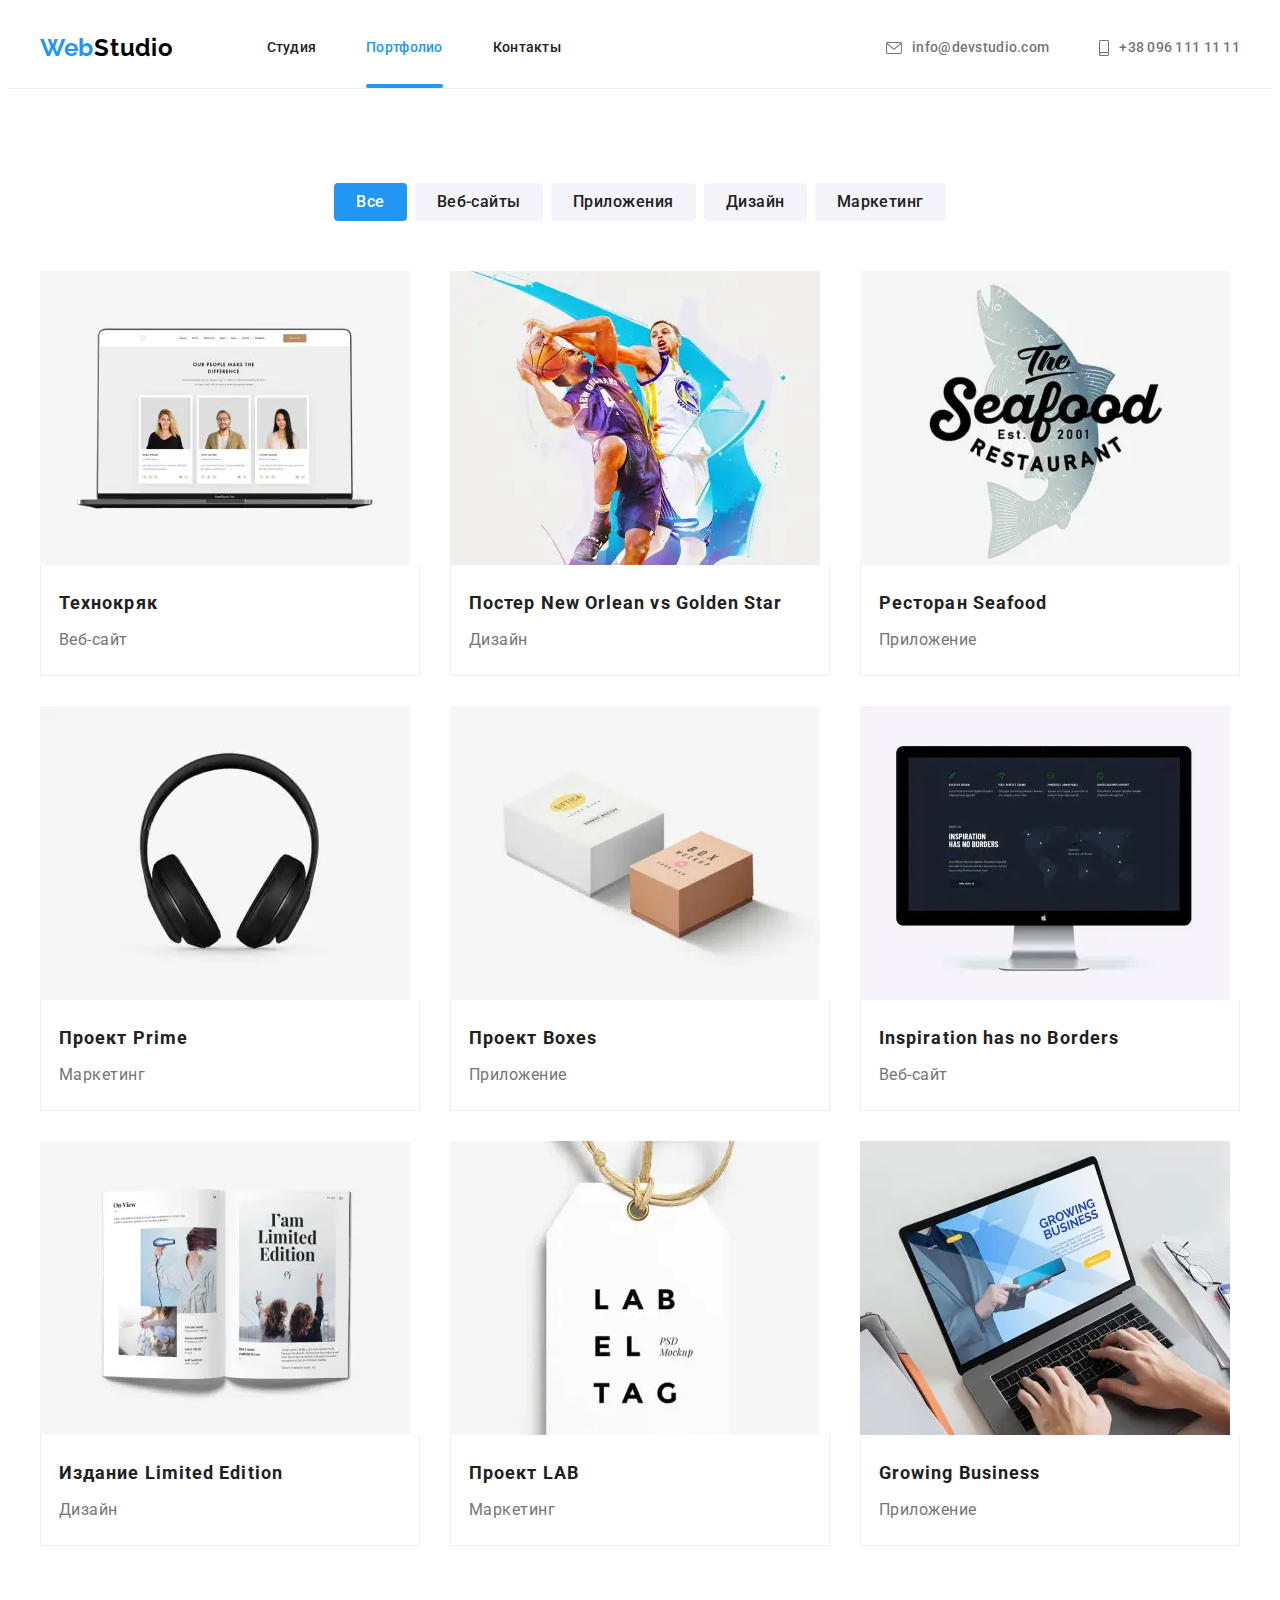
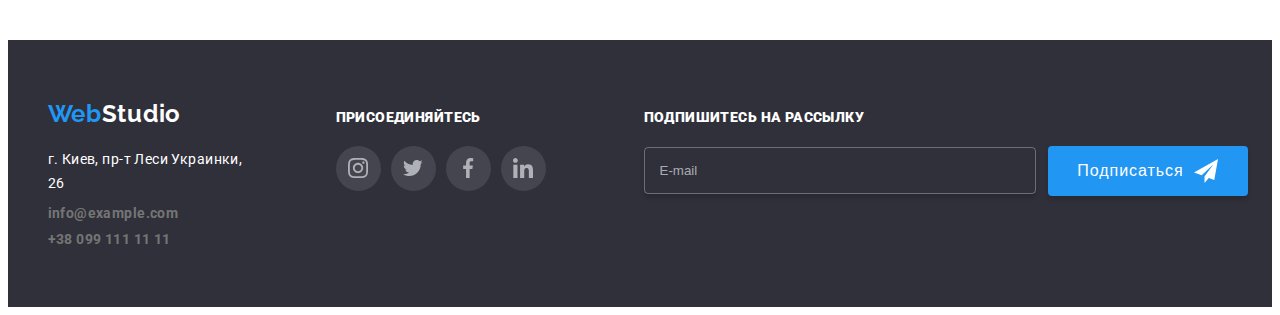
==== commit 9070bca2: "finish" ====
--- a/portfolio.html
+++ b/portfolio.html
@@ -15,7 +15,7 @@
   <body>
 
     <!-- Header -->
-    
+
    <header class="header">
       <div class="container nav">
         <nav class="nav">
@@ -24,7 +24,7 @@
           >
           <ul class="menu list">
             <li class="menu__item">
-              <a class="menu__link link" href="">Студия</a>
+              <a class="menu__link link" href="./index.html">Студия</a>
             </li>
             <li class="menu__item">
               <a class="menu__link link menu__link-current " href="./portfolio.html">Портфолио</a>
@@ -297,11 +297,11 @@
            
           <a class="client-link link"  href="">
             <div class="client-overlay-wrapper">
-              <picture>
+             <picture>
               <source media="(min-width: 1200px)" srcset="./portfolio-images/magazine-desktop.webp 1x, ./portfolio-images/magazine-desktop@2x.webp 2x"
                 type="image/webp">
               <source media="(min-width: 1200px)" srcset="./portfolio-images/magazine-desktop.jpg 1x, ./portfolio-images/magazine-desktop@2x.jpg 2x">
-              <source media="(min-width: 768px)" srcset="./portfolio-images/magazine-tablet.webp 1x, ./portfolio-images/magazine-desktop@2x.webp 2x"
+              <source media="(min-width: 768px)" srcset="./portfolio-images/magazine-tablet.webp 1x, ./portfolio-images/magazine-tablet@2x.webp 2x"
                 type="image/webp">
               <source media="(min-width: 768px)" srcset="./portfolio-images/magazine-tablet.jpg 1x, ./portfolio-images/magazine-tablet@2x.jpg 2x">
               <source media="(min-width: 320px)" srcset="./portfolio-images/magazine-mobile.webp 1x, ./portfolio-images/magazine-mobile@2x.webp 2x"
@@ -379,66 +379,90 @@
     <!-- Footer -->
 
   <footer class="footer">
-    <div class="container general">
-      <div class="footer-wrapper">
-      <div class="footer-container">
-        <a class="logo footer-logo link" lang="en" href="./index.html"><span class="half-logo">Web</span>Studio</a>
-        <address class="address">
-          <ul class="contacts list">
-            <li class="contacts-item">
-              <a class="connect link" href="https://goo.gl/maps/mreH3rbR9d4Kw75F6" target="_blank"
-                rel="noopener noreferrer">г. Киев, пр-т Леси Украинки, 26</a>
-            </li>
-            <li class="contacts-item">
-              <a class="hookup-footer link" href="mailto:info@example.com">info@example.com</a>
-            </li>
-            <li class="contacts-item">
-              <a class="hookup-footer link" href="tel:+380991111111">+38 099 111 11 11</a>
+      <div class="container general">
+        <div class="footer-wrapper">
+        <div class="footer-container">
+          <a class="logo footer-logo link" lang="en" href="./index.html"
+            ><span class="half-logo">Web</span>Studio</a
+          >
+          <address class="address">
+            <ul class="contacts list">
+              <li class="contacts-item">
+                <a
+                  class="connect link"
+                  href="https://goo.gl/maps/mreH3rbR9d4Kw75F6"
+                  target="_blank"
+                  rel="noopener noreferrer"
+                  >г. Киев, пр-т Леси Украинки, 26</a
+                >
+              </li>
+              <li class="contacts-item">
+                <a class="hookup-footer link" href="mailto:info@example.com"
+                  >info@example.com</a
+                >
+              </li>
+              <li class="contacts-item">
+                <a class="hookup-footer link" href="tel:+380991111111"
+                  >+38 099 111 11 11</a
+                >
+              </li>
+            </ul>
+          </address>
+        </div>
+        <div class="footer-container footer-container-social">
+          <h2 class="footer-title"><strong>присоединяйтесь</strong></h2>
+          <ul class="social__list social__list-footer list">
+            <li class="social__item">
+              <a class="social__link footer__link" href=""
+                ><svg class="footer__link-icon" width="20" height="20">
+                  <use href="./images/sprite.svg#icon-instagram"></use></svg
+              ></a>
+            </li>
+            <li class="social__item">
+              <a class="social__link footer__link" href=""
+                ><svg class="footer__link-icon" width="20" height="20">
+                  <use href="./images/sprite.svg#icon-twitter"></use></svg
+              ></a>
+            </li>
+            <li class="social__item">
+              <a class="social__link footer__link" href=""
+                ><svg class="footer__link-icon" width="20" height="20">
+                  <use href="./images/sprite.svg#icon-facebook"></use></svg
+              ></a>
+            </li>
+            <li class="social__item">
+              <a class="social__link footer__link" href=""
+                ><svg class="footer__link-icon" width="20" height="20">
+                  <use href="./images/sprite.svg#icon-linkedin"></use></svg
+              ></a>
             </li>
           </ul>
-        </address>
-      </div>
-      <div class="footer-container">
-        <h2 class="footer-title"><strong>присоединяйтесь</strong></h2>
-        <ul class="social__list list">
-          <li class="social__item">
-            <a class="social__link footer__link" href=""><svg class="footer__link-icon" width="20" height="20">
-                <use href="./images/sprite.svg#icon-instagram"></use>
-              </svg></a>
-          </li>
-          <li class="social__item">
-            <a class="social__link footer__link" href=""><svg class="footer__link-icon" width="20" height="20">
-                <use href="./images/sprite.svg#icon-twitter"></use>
-              </svg></a>
-          </li>
-          <li class="social__item">
-            <a class="social__link footer__link" href=""><svg class="footer__link-icon" width="20" height="20">
-                <use href="./images/sprite.svg#icon-facebook"></use>
-              </svg></a>
-          </li>
-          <li class="social__item">
-            <a class="social__link footer__link" href=""><svg class="footer__link-icon" width="20" height="20">
-                <use href="./images/sprite.svg#icon-linkedin"></use>
-              </svg></a>
-          </li>
-        </ul>
         </div>
       </div>
-
-      <form class="subscription">
-        <b class="subscription-footer">Подпишитесь на рассылку</b>
-        <div class="container-subscription">
-          <input class="subscription-email" type="email" name="email" placeholder="E-mail" required>
-          <button class="subscription-btn" type="submit">Подписаться
-            <svg class="subscription-icon" width="24" height="24">
-              <use href="./images/sprite.svg#icon-send"></use>
-            </svg>
-          </button>
+        <!-- /* Subscription form */ -->
+
+        <div class="subscription">
+          <b class="subscription-footer">Подпишитесь на рассылку</b>
+          <form>
+            <div class="container-subscription">
+              <input
+                class="subscription-email"
+                type="email"
+                name="email"
+                placeholder="E-mail"
+                required
+              />
+              <button class="subscription-btn" type="submit">
+                Подписаться
+                <svg class="subscription-icon" width="24" height="24">
+                  <use href="./images/sprite.svg#icon-send"></use>
+                </svg>
+              </button>
+            </div>
+          </form>
         </div>
-      </form>
-      
-    </div>
-  </footer>
+      </div>
+    </footer>
 
    <script src="./js/menu.js"></script>
   </body>
--- a/css/main.min.css
+++ b/css/main.min.css
@@ -1,2 +1,2 @@
-:root{--accent-color: #2196f3;--secondary-color: #212121;--title-color: #ffffff;--hero-color: #2f303a;--text-color: #757575;--team-section-color: #f5f4fa;--half-logo-color: #000000;--border-color: #eeeeee;--line-color: #ececec;--icon-color: #afb1b8;--hover-btn: #188ce8}.hidden{position:absolute;width:1px;height:1px;margin:-1px;padding:0;overflow:hidden;border:0;clip:rect(0 0 0 0)}body{font-family:'Roboto', sans-serif;font-style:normal;font-weight:700;font-size:14px;line-height:1.14;letter-spacing:0.03em}h1,h2,h3,h4,h5,h6,p{margin-top:0;margin-bottom:0}ul,ol{margin-top:0;margin-bottom:0;padding-left:0}img{display:block;max-width:100%;height:auto}.link{text-decoration:none}.list{list-style:none}.section{padding-top:60px;padding-bottom:60px}@media screen and (min-width: 1200px){.section{padding-top:94px;padding-bottom:94px}}.container{margin:0 auto;padding-left:15px;padding-right:15px}@media screen and (min-width: 480px){.container{width:450px}}@media screen and (min-width: 768px){.container{width:738px}}@media screen and (min-width: 1200px){.container{width:1200px}}.work__title,.team__title,.company__title{font-size:36px;line-height:1.16;letter-spacing:.03em;margin-bottom:30px;text-align:center;color:var(--secondary-color)}@media screen and (min-width: 1200px){.work__title,.team__title,.company__title{margin-bottom:50px}}.logo,.half-logo{font-size:26px;line-height:1.19;letter-spacing:.03em;font-family:'Raleway', sans-serif;color:var(--half-logo-color)}@media screen and (min-width: 1200px){.logo,.half-logo{font-size:24px;line-height:1.17;letter-spacing:.03em}}@media screen and (max-width: 767px){.logo{padding-top:15px;padding-bottom:15px}}@media screen and (min-width: 768px){.logo{margin-right:88px}}@media screen and (min-width: 1200px){.logo{margin-right:93px}}.half-logo{color:var(--accent-color)}.footer-logo{margin-right:0;color:var(--title-color)}.social__list{display:flex;justify-content:center}.social__link{transition-property:background-color, fill;transition-duration:250ms;transition-timing-function:cubic-bezier(0.4, 0, 0.2, 1);display:flex;height:45px;width:45px;justify-content:center;align-items:center;border-radius:50%;background-color:var(--title-color);fill:var(--icon-color)}.social__link:hover,.social__link:focus{background-color:var(--accent-color);fill:var(--title-color)}.social__item:not(:last-child){margin-right:10px}.footer__link{background-color:rgba(255,255,255,0.1)}.footer__link:hover,.footer__link:focus{background-color:var(--accent-color);fill:var(--title-color)}.footer__icon{fill:var(--title-color)}.header{background-color:var(--title-color);border-bottom:1px solid var(--line-color)}.nav{display:flex;align-items:center}@media screen and (max-width: 768px){.nav{justify-content:space-between}}.menu{display:none}@media screen and (min-width: 768px){.menu{display:flex;align-items:center}}.menu__item{position:relative}.menu__item:not(:last-child){margin-right:50px}.hookup{display:none}@media screen and (min-width: 768px){.hookup{display:block;align-items:center;margin-left:auto}}@media screen and (min-width: 1200px){.hookup{display:flex;flex-direction:row;align-items:center;margin-left:auto}}.hookup__item:not(:first-child){margin-top:10px}@media screen and (min-width: 1200px){.hookup__item:not(:first-child){margin-left:50px;margin-top:0px}}.menu__link{padding-top:32px;padding-bottom:32px}.menu__link,.hookup__link{transition-property:color, fill;transition-duration:250ms;transition-timing-function:cubic-bezier(0.4, 0, 0.2, 1);display:flex;align-items:center;font-size:12px;line-height:1.16;letter-spacing:.02em;font-weight:500;color:var(--secondary-color)}@media screen and (min-width: 1200px){.menu__link,.hookup__link{font-size:14px;line-height:1.14;letter-spacing:.02em;padding-top:32px;padding-bottom:32px}}.hookup__link{font-style:normal;color:var(--text-color);fill:var(--text-color)}.hookup__link:hover,.hookup__link:focus{color:var(--accent-color);fill:var(--accent-color)}.menu__link:hover,.menu__link:focus{color:var(--accent-color);fill:var(--accent-color)}.hookup__link-icon{display:flex;font-style:inherit;margin-right:10px}.menu__link-current{color:var(--accent-color)}.menu__link-current::after{content:' ';position:absolute;left:0;bottom:0;display:block;width:100%;height:4px;border-radius:2px;background-color:var(--accent-color)}.burger-btn,.close-btn{cursor:pointer;border:none;padding:0;line-height:0;background:transparent}.burger-btn:hover,.burger-btn:focus,.close-btn:hover,.close-btn:focus{fill:var(--accent-color)}@media screen and (min-width: 768px){.burger-btn,.close-btn{display:none}}.mobile-menu{position:fixed;z-index:10;top:0;left:0;width:100vw;height:100vh;background-color:var(--title-color);box-shadow:0px 4px 4px rgba(0,0,0,0.25)}@media screen and (min-width: 768px){.mobile-menu{display:none}}.mobile-menu{opacity:0;visibility:hidden;pointer-events:none}.mobile-menu.is-open{opacity:1;visibility:visible;pointer-events:auto}.mobile-menu__container{position:absolute;display:flex;flex-direction:column;height:100%;width:100%;padding:48px 40px 40px 15px}.mobile-menu__close-btn{position:absolute;right:15px;top:10px}.menu-list__item:not(:first-child),.hookup-list__item:not(:first-child){margin-top:32px}.menu-list__link{font-size:40px;line-height:47px;letter-spacing:.02em;font-weight:500;color:var(--secondary-color)}.menu-list__link-current{color:var(--accent-color)}.hookup-list{margin-bottom:64px;margin-top:auto}.hookup-list__link{font-size:34px;line-height:40px;letter-spacing:.02em;font-size:8vw;font-weight:500;color:var(--accent-color)}.hookup-list__link-tel{font-size:24px;line-height:28px;letter-spacing:.02em;font-weight:500;color:var(--text-color)}.social-list{display:flex;align-items:center;flex-wrap:wrap}.social-list__item:not(:first-child){padding-left:10px}.social-list__item:not(:last-child){padding-right:10px;border-right:1px solid rgba(33,33,33,0.2)}.social-list__link{font-size:18px;line-height:22px;letter-spacing:.02em;font-weight:500;color:var(--accent-color)}.hero{padding-top:118px;padding-bottom:118px;text-align:center;background-size:cover;background-position:center;background-repeat:no-repeat;background-color:var(--hero-color);background-image:linear-gradient(rgba(47,48,58,0.4), rgba(47,48,58,0.4)),url("../images/hero-mobile.jpg")}@media screen and (min-width: 480px){.hero{background-image:linear-gradient(rgba(47,48,58,0.4), rgba(47,48,58,0.4)),url("../images/hero-tablet.jpg")}}@media screen and (min-width: 768px){.hero{background-image:linear-gradient(rgba(47,48,58,0.4), rgba(47,48,58,0.4)),url("../images/hero-desktop.jpg")}}@media screen and (min-width: 1200px){.hero{padding-top:200px;padding-bottom:200px}}@media screen and (min-width: 1600px){.hero{background-image:none}}@media screen and (min-width: 768px){.hero-container{width:390px}}@media screen and (min-width: 1200px){.hero-container{width:700px}}.hero__text{margin-bottom:30px;font-size:26px;line-height:1.62;letter-spacing:.06em;font-weight:900;text-transform:uppercase;color:var(--title-color)}@media screen and (min-width: 1200px){.hero__text{font-size:44px;line-height:1.36;letter-spacing:.06em}}.hero-button-text{align-items:center;text-align:center;padding:10px 30px;border:none;background:transparent;font-family:inherit;cursor:pointer;font-size:16px;line-height:1.87;letter-spacing:.06em;font-weight:700;box-shadow:0px 4px 4px rgba(0,0,0,0.15);border-radius:4px;color:var(--title-color);background:var(--accent-color)}.hero-button-text:hover,.hero-button-text:focus{background:var(--hover-btn)}@media screen and (min-width: 1200px){.specifics{padding-bottom:94px}}@media screen and (min-width: 768px){.preference__list{display:flex;flex-wrap:wrap;margin-top:-30px;margin-left:-30px}}@media screen and (min-width: 768px){.preference__item{margin-top:30px;margin-left:30px;flex-basis:calc((100% - 2 * 30px) / 2)}}@media screen and (min-width: 1200px){.preference__item{flex-basis:calc((100% - 4 * 30px) / 4)}}@media screen and (max-width: 767px){.preference__item:not(first-child){margin-top:30px}}.preference__item-icon{display:flex;width:100%;justify-content:center;align-items:center;height:120px;margin-bottom:30px;align-items:center;background:var(--team-section-color)}.preference__title{display:flex;justify-content:center;align-items:center;margin-bottom:10px;text-transform:uppercase;color:var(--secondary-color)}@media screen and (min-width: 768px){.preference__title{display:block}}.preference__text{font-weight:400;line-height:1.71;color:var(--text-color)}.work{padding-top:0}@media screen and (max-width: 1200px){.work{display:none}}.work__item{display:flex;flex-wrap:wrap;margin-top:-30px;margin-left:-30px}.work__item-img{margin-top:30px;margin-left:30px;position:relative;flex-basis:calc((100% - 3 * 30px) / 3)}.work__overlay{position:absolute;left:0;bottom:0;display:flex;justify-content:center;align-items:center;width:100%;height:25%;text-transform:uppercase;color:var(--title-color);background-color:rgba(47,48,58,0.8)}.team{background:var(--team-section-color)}@media screen and (min-width: 768px){.team__item{display:flex;flex-wrap:wrap;margin-top:-30px;margin-left:-30px}}.team__list{background:var(--title-color);box-shadow:0px 1px 3px rgba(0,0,0,0.12),0px 1px 1px rgba(0,0,0,0.14),0px 2px 1px rgba(0,0,0,0.2);border-radius:0px 0px 4px 4px}@media screen and (min-width: 768px){.team__list{margin-top:30px;margin-left:30px;flex-basis:calc((100% - 2 * 30px) / 2)}}@media screen and (min-width: 1200px){.team__list{flex-basis:calc((100% - 4 * 30px) / 4)}}@media screen and (max-width: 768px){.team__list:not(:first-child){margin-top:30px}}.person{padding:30px 30px}.person__name{margin-bottom:10px}.person__name,.person__position{text-align:center;font-weight:500;font-size:16px;line-height:1.18;letter-spacing:.03em;color:var(--secondary-color)}.person__position{margin-bottom:15px;font-weight:400;color:var(--text-color)}.company__list{display:flex;flex-wrap:wrap;margin-top:-30px;margin-left:-30px}.company__item{margin-top:30px;margin-left:30px;flex-basis:calc((100% - 2 * 30px) / 2)}@media screen and (min-width: 768px){.company__item{flex-basis:calc((100% - 3 * 30px) / 3)}}@media screen and (min-width: 1200px){.company__item{flex-basis:calc((100% - 6 * 30px) / 6)}}.company__link{max-width:100%;height:90px;transition-property:fill, border;transition-duration:250ms;transition-timing-function:cubic-bezier(0.4, 0, 0.2, 1);display:flex;justify-content:center;align-items:center;cursor:pointer;border-radius:4px;fill:var(--icon-color);border:1px solid var(--icon-color)}.company__link:hover,.company__link:focus{fill:var(--accent-color);border:1px solid var(--accent-color)}.footer{padding-top:60px;padding-bottom:60px;background:var(--hero-color);margin-left:auto;margin-right:auto}@media screen and (min-width: 768px){.footer-wrapper{display:flex;justify-content:space-between}}@media screen and (min-width: 1200px){.footer-container:not(:first-child){margin-left:75px}}.footer-container{display:block;justify-content:center;align-items:center}@media screen and (min-width: 768px){.footer-logo{display:flex;justify-content:center}}@media screen and (min-width: 1200px){.footer-logo{display:block}}@media screen and (max-width: 1200px){.footer-container-social{padding-top:5px}}@media screen and (min-width: 768px){.general{padding-left:75px;padding-right:90px}}@media screen and (min-width: 1200px){.general{display:flex;padding-left:0;padding-right:0}}@media screen and (min-width: 768px){.hookup-footer{display:flex;justify-content:center}}@media screen and (min-width: 1200px){.hookup-footer{display:block}}.footer-title{margin-bottom:20px;font-size:14px;text-transform:uppercase;color:var(--title-color)}@media screen and (min-width: 768px){.footer-title{display:flex;justify-content:center}}@media screen and (min-width: 1200px){.footer-title{display:block}}@media screen and (max-width: 1200px){.social__list-footer{margin-bottom:100px}}@media screen and (max-width: 768px){.social__list-footer{margin-bottom:60px}}@media screen and (min-width: 1200px){.subscription{margin-left:98px}}.subscription-footer{display:block;margin-bottom:20px;text-transform:uppercase;color:var(--title-color)}@media screen and (min-width: 1200px){.container-subscription{display:flex;justify-content:center;align-items:center}}.subscription-email{width:100%;padding:15px;margin-right:10px;background-color:transparent;border:1px solid rgba(255,255,255,0.3);border-radius:4px;box-shadow:0px 4px 4px rgba(0,0,0,0.15);color:var(--title-color)}.subscription-email::placeholder{color:rgba(255,255,255,0.6)}@media screen and (max-width: 1200px){.subscription-email{margin-bottom:20px}}@media screen and (min-width: 768px){.subscription-email{width:450px;display:block;margin-right:auto;margin-left:auto}}@media screen and (min-width: 1200px){.subscription-email{width:360px}}.subscription-btn{display:flex;justify-content:center;align-items:center;border:none;cursor:pointer;text-align:center;padding:10px 25px;font-size:16px;line-height:1.87;letter-spacing:.06em;width:200px;height:50px;color:var(--title-color);background-color:var(--accent-color);box-shadow:0px 4px 4px rgba(0,0,0,0.15);border-radius:4px}@media screen and (max-width: 1200px){.subscription-btn{margin:0 auto}}.subscription-icon{margin-left:10px}@media screen and (max-width: 768px){.footer-logo,.connect,.hookup-footer,.footer-title,.social__item{display:flex;justify-content:center}}@media screen and (max-width: 1200px){.subscription-footer{display:flex;justify-content:center}}.address{margin-top:20px;margin-bottom:60px;font-style:inherit}.contacts-item:not(:first-child){margin-top:10px}.connect{transition-property:var(--hero-color);transition-duration:250ms;transition-timing-function:cubic-bezier(0.4, 0, 0.2, 1);font-size:14px;line-height:1.71;letter-spacing:.03em;font-style:normal;font-weight:400;color:var(--title-color)}.connect:hover,.connect:focus{color:var(--accent-color)}.hookup-footer{transition-property:var(--hero-color);transition-duration:250ms;transition-timing-function:cubic-bezier(0.4, 0, 0.2, 1);font-style:normal;color:var(--text-color)}.hookup-footer:hover,.hookup-footer:focus{color:var(--accent-color)}.filter-item{display:flex;justify-content:flex-start;flex-wrap:wrap;margin-bottom:40px}.filter-item :not(:last-child){margin-right:8px}@media screen and (min-width: 768px){.filter-item{justify-content:center;margin-bottom:40px}}@media screen and (min-width: 1200px){.filter-item{margin-bottom:50px}}.filter-list{justify-content:center}@media screen and (max-width: 768px){.filter-list:nth-child(-n+3){margin-bottom:15px}}.filter-btn.current{background-color:var(--accent-color);color:var(--title-color)}.filter-btn{transition-property:color, background-color, box-shadow;transition-duration:250ms;transition-timing-function:cubic-bezier(0.4, 0, 0.2, 1);padding:6px 22px;background:var(--team-section-color);border-radius:4px;border:none;font-family:inherit;font-size:16px;line-height:1.62;letter-spacing:.03em;text-align:left;font-weight:500;cursor:pointer;color:var(--secondary-color)}.filter-btn:hover,.filter-btn:focus{color:var(--title-color);background-color:var(--accent-color);box-shadow:0 4px 4px 0px rgba(0,0,0,0.25)}@media screen and (min-width: 768px){.client{display:flex;flex-wrap:wrap;margin-top:-30px;margin-left:-30px}}.client-name{padding:20px 24px;border-right:1px solid var(--border-color);border-bottom:1px solid var(--border-color);border-left:1px solid var(--border-color)}.client-item{transition-property:transform, transform;transition-duration:250ms;transition-timing-function:cubic-bezier(0.4, 0, 0.2, 1)}.client-item:hover,.client-item:hover .client-overlay{transform:translateY(0%);box-shadow:0 4px 4px 0px rgba(0,0,0,0.25)}@media screen and (min-width: 768px){.client-item{margin-top:30px;margin-left:30px;flex-basis:calc((100% - 2 * 30px) / 2)}}@media screen and (min-width: 1200px){.client-item{margin-top:30px;margin-left:30px;flex-basis:calc((100% - 3 * 30px) / 3)}}@media screen and (max-width: 768px){.client-item:not(first-child){margin-top:30px}}.client-title{font-size:18px;line-height:2;letter-spacing:.06em;margin-bottom:4px;color:var(--secondary-color)}.client-text{font-size:16px;line-height:1.87;letter-spacing:.03em;font-weight:400;color:var(--text-color)}.client-link{transition-property:box-shadow;transition-duration:250ms;transition-timing-function:cubic-bezier(0.4, 0, 0.2, 1);display:block}.client-link:hover,.client-link:focus,.client-link:hover .client-overlay,.client-link:focus .client-overlay{transform:translateY(0%);box-shadow:0 4px 4px 0px rgba(0,0,0,0.25)}.client-overlay-wrapper{position:relative;overflow:hidden}.client-overlay{transition-property:transform, box-shadow;transition-duration:250ms;transition-timing-function:cubic-bezier(0.4, 0, 0.2, 1);transform:translateY(100%);position:absolute;top:0;left:0;width:100%;height:100%;overflow:auto;font-size:18px;line-height:1.56;letter-spacing:.03em;padding:60px 25px;font-weight:400;background-color:rgba(33,150,243,0.9);color:var(--title-color)}.backdrop{transition-property:opacity, visibility, pointer-events;transition-duration:250ms;transition-timing-function:cubic-bezier(0.4, 0, 0.2, 1);position:fixed;top:0;left:0;width:100vw;height:100vh;background-color:rgba(0,0,0,0.2)}.backdrop.is-hidden .modal{transform:translate(-50%, -50%) scale(0.3)}.modal{position:absolute;transform:translate(-50%, -50%) scale(1);transition-duration:250ms;transition-timing-function:cubic-bezier(0.4, 0, 0.2, 1);top:50%;left:50%;width:100vw;padding:40px;background-color:var(--title-color);box-shadow:0px 1px 3px rgba(0,0,0,0.12),0px 1px 1px rgba(0,0,0,0.14),0px 2px 1px rgba(0,0,0,0.2);border-radius:4px}@media screen and (min-width: 480px){.modal{width:450px}}@media screen and (min-width: 1200px){.modal{width:530px;height:580px}}.modal-btn{position:absolute;cursor:pointer;padding:7px;top:8px;right:8px;width:30px;height:30px;border-radius:50%;background-color:var(--title-color);border:1px solid rgba(0,0,0,0.1);transition:fill 250ms cubic-bezier(0.4, 0, 0.2, 1)}.modal-btn:hover,.modal-btn:focus{fill:var(--accent-color)}.is-hidden{opacity:0;visibility:hidden;pointer-events:none}.modal-form{display:flex;flex-direction:column}.modal-form-head{font-size:20px;line-height:1.15;letter-spacing:.03em;text-align:center;margin-bottom:10px}.modal-form-field{font-size:12px;line-height:1.16;letter-spacing:.01em;cursor:pointer;font-weight:400;margin-bottom:10px;color:var(--text-color)}.modal-input-wrapper{position:relative;display:block;margin-top:5px}.modal-form-input{cursor:pointer;padding:10px 10px 10px 40px;width:100%;height:40px;border-radius:4px;border:1px solid rgba(33,33,33,0.2);transition-property:fill, border;transition-duration:250ms;transition-timing-function:cubic-bezier(0.4, 0, 0.2, 1)}.modal-form-input:focus{outline:none;border-radius:4px;border:1px solid var(--accent-color)}.modal-icon{position:absolute;top:50%;left:10px;transform:translateY(-50%);transition:fill 250ms cubic-bezier(0.4, 0, 0.2, 1)}.modal-form-input:focus+.modal-icon{fill:var(--accent-color)}.modal-form-message{width:100%;height:120px;resize:none;padding:10px 15px;margin-top:5px;margin-bottom:10px;border-radius:4px;border:1px solid rgba(33,33,33,0.2);transition:border 250ms cubic-bezier(0.4, 0, 0.2, 1)}.modal-form-message::placeholder{color:rgba(117,117,117,0.5)}.modal-form-message:focus{outline:none;border-radius:4px;border:1px solid var(--accent-color)}.modal-form-checkbox{font-size:12px;line-height:1.17;letter-spacing:.03em;display:flex;flex-wrap:wrap;font-weight:400;margin-bottom:30px;border-radius:4px;color:var(--text-color)}@media screen and (min-width: 1200px){.modal-form-checkbox{justify-content:center;align-items:center;font-size:14px;line-height:1.71;letter-spacing:.03em}}.modal-form-checkbox::before{content:'';margin-right:10px;display:block;height:16px;width:17px;border:2px solid var(--secondary-color);cursor:pointer;border-radius:4px}.modal-form-checkbox-input:checked+.modal-form-checkbox::before{background-image:url("../images/icon-check.svg");border:transparent;outline:none;border-radius:4px}.modal-form-checkbox-input:focus+.modal-form-checkbox::before{outline:2px solid var(--secondary-color);border-radius:4px}.modal-form-contract{font-size:12px;line-height:1.17;letter-spacing:.03em;font-weight:400;border-bottom:1px solid var(--accent-color);padding:0;color:var(--accent-color)}@media screen and (min-width: 1200px){.modal-form-contract{font-size:14px;line-height:1.71;letter-spacing:.03em}}.modal-form-btn{font-size:16px;line-height:1.87;letter-spacing:.06em;border:none;cursor:pointer;padding:10px 55px;align-self:center;color:var(--title-color);background:var(--accent-color);box-shadow:0px 4px 4px rgba(0,0,0,0.15);border-radius:4px;transition:background 250ms cubic-bezier(0.4, 0, 0.2, 1)}.modal-form-btn:hover,.modal-form-btn:focus{background:var(--hover-btn);box-shadow:0px 4px 4px rgba(0,0,0,0.15)}
+:root{--accent-color: #2196f3;--secondary-color: #212121;--title-color: #ffffff;--hero-color: #2f303a;--text-color: #757575;--team-section-color: #f5f4fa;--half-logo-color: #000000;--border-color: #eeeeee;--line-color: #ececec;--icon-color: #afb1b8;--hover-btn: #188ce8}.hidden{position:absolute;width:1px;height:1px;margin:-1px;padding:0;overflow:hidden;border:0;clip:rect(0 0 0 0)}body{font-family:'Roboto', sans-serif;font-style:normal;font-weight:700;font-size:14px;line-height:1.14;letter-spacing:0.03em}h1,h2,h3,h4,h5,h6,p{margin-top:0;margin-bottom:0}ul,ol{margin-top:0;margin-bottom:0;padding-left:0}img{display:block;max-width:100%;height:auto}.link{text-decoration:none}.list{list-style:none}.section{padding-top:60px;padding-bottom:60px}@media screen and (min-width: 1200px){.section{padding-top:94px;padding-bottom:94px}}.container{margin:0 auto;padding-left:15px;padding-right:15px}@media screen and (min-width: 480px){.container{width:480px}}@media screen and (min-width: 768px){.container{width:768px}}@media screen and (min-width: 1200px){.container{width:1200px}}.work__title,.team__title,.company__title{font-size:36px;line-height:1.16;letter-spacing:.03em;margin-bottom:30px;text-align:center;color:var(--secondary-color)}@media screen and (min-width: 1200px){.work__title,.team__title,.company__title{margin-bottom:50px}}.logo,.half-logo{font-size:26px;line-height:1.19;letter-spacing:.03em;font-family:'Raleway', sans-serif;color:var(--half-logo-color)}@media screen and (min-width: 1200px){.logo,.half-logo{font-size:24px;line-height:1.17;letter-spacing:.03em}}@media screen and (max-width: 767px){.logo{padding-top:15px;padding-bottom:15px}}@media screen and (min-width: 768px){.logo{margin-right:88px}}@media screen and (min-width: 1200px){.logo{margin-right:93px}}.half-logo{color:var(--accent-color)}.footer-logo{margin-right:0;color:var(--title-color)}.social__list{display:flex;justify-content:center}.social__link{transition-property:background-color, fill;transition-duration:250ms;transition-timing-function:cubic-bezier(0.4, 0, 0.2, 1);display:flex;height:45px;width:45px;justify-content:center;align-items:center;border-radius:50%;background-color:var(--title-color);fill:var(--icon-color)}.social__link:hover,.social__link:focus{background-color:var(--accent-color);fill:var(--title-color)}.social__item:not(:last-child){margin-right:10px}.footer__link{background-color:rgba(255,255,255,0.1)}.footer__link:hover,.footer__link:focus{background-color:var(--accent-color);fill:var(--title-color)}.footer__icon{fill:var(--title-color)}.header{background-color:var(--title-color);border-bottom:1px solid var(--line-color)}.nav{display:flex;align-items:center}@media screen and (max-width: 768px){.nav{justify-content:space-between}}.menu{display:none}@media screen and (min-width: 768px){.menu{display:flex;align-items:center}}.menu__item{position:relative}.menu__item:not(:last-child){margin-right:50px}.hookup{display:none}@media screen and (min-width: 768px){.hookup{display:block;align-items:center;margin-left:auto}}@media screen and (min-width: 1200px){.hookup{display:flex;flex-direction:row;align-items:center;margin-left:auto}}.hookup__item:not(:first-child){margin-top:10px}@media screen and (min-width: 1200px){.hookup__item:not(:first-child){margin-left:50px;margin-top:0px}}.menu__link{padding-top:32px;padding-bottom:32px}.menu__link,.hookup__link{transition-property:color, fill;transition-duration:250ms;transition-timing-function:cubic-bezier(0.4, 0, 0.2, 1);display:flex;align-items:center;font-size:12px;line-height:1.16;letter-spacing:.02em;font-weight:500;color:var(--secondary-color)}@media screen and (min-width: 1200px){.menu__link,.hookup__link{font-size:14px;line-height:1.14;letter-spacing:.02em;padding-top:32px;padding-bottom:32px}}.hookup__link{font-style:normal;color:var(--text-color);fill:var(--text-color)}.hookup__link:hover,.hookup__link:focus{color:var(--accent-color);fill:var(--accent-color)}.menu__link:hover,.menu__link:focus{color:var(--accent-color);fill:var(--accent-color)}.hookup__link-icon{display:flex;font-style:inherit;margin-right:10px}.menu__link-current{color:var(--accent-color)}.menu__link-current::after{content:' ';position:absolute;left:0;bottom:0;display:block;width:100%;height:4px;border-radius:2px;background-color:var(--accent-color)}.burger-btn,.close-btn{cursor:pointer;border:none;padding:0;line-height:0;background:transparent}.burger-btn:hover,.burger-btn:focus,.close-btn:hover,.close-btn:focus{fill:var(--accent-color)}@media screen and (min-width: 768px){.burger-btn,.close-btn{display:none}}.mobile-menu{position:fixed;z-index:10;top:0;left:0;width:100vw;height:100vh;background-color:var(--title-color);box-shadow:0px 4px 4px rgba(0,0,0,0.25)}@media screen and (min-width: 768px){.mobile-menu{display:none}}.mobile-menu{opacity:0;visibility:hidden;pointer-events:none}.mobile-menu.is-open{opacity:1;visibility:visible;pointer-events:auto}.mobile-menu__container{position:absolute;display:flex;flex-direction:column;height:100%;width:100%;padding:48px 40px 40px 15px}.mobile-menu__close-btn{position:absolute;right:15px;top:10px}.menu-list__item:not(:first-child),.hookup-list__item:not(:first-child){margin-top:32px}.menu-list__link{font-size:40px;line-height:47px;letter-spacing:.02em;font-weight:500;color:var(--secondary-color)}.menu-list__link-current{color:var(--accent-color)}.hookup-list{margin-bottom:64px;margin-top:auto}.hookup-list__link-tel{font-size:34px;line-height:40px;letter-spacing:.02em;font-weight:500;color:var(--accent-color)}@media screen and (max-width: 480px){.hookup-list__link-tel{font-size:8vw}}.hookup-list__link{font-size:24px;line-height:28px;letter-spacing:.02em;font-weight:500;color:var(--text-color)}.social-list{display:flex;align-items:center;flex-wrap:wrap}@media screen and (max-width: 415px){.social-list__item{padding-left:10px}}.social-list__item:not(:first-child){padding-left:10px}.social-list__item:not(:last-child){padding-right:10px;border-right:1px solid rgba(33,33,33,0.2)}.social-list__link{font-size:18px;line-height:22px;letter-spacing:.02em;font-weight:500;color:var(--accent-color)}.hero{padding-top:118px;padding-bottom:118px;margin:0 auto;text-align:center;background-size:cover;background-position:center;background-repeat:no-repeat;background-color:var(--hero-color);background-image:linear-gradient(rgba(47,48,58,0.4), rgba(47,48,58,0.4)),url("../images/hero-mobile.jpg")}@media screen and (min-width: 480px){.hero{background-image:linear-gradient(rgba(47,48,58,0.4), rgba(47,48,58,0.4)),url("../images/hero-tablet.jpg")}}@media screen and (min-width: 768px){.hero{background-image:linear-gradient(rgba(47,48,58,0.4), rgba(47,48,58,0.4)),url("../images/hero-desktop.jpg")}}@media screen and (min-width: 1200px){.hero{padding-top:200px;padding-bottom:200px;max-width:1600px}}@media screen and (min-width: 768px){.hero-container{width:390px}}@media screen and (min-width: 1200px){.hero-container{width:700px}}.hero__text{margin-bottom:30px;font-size:26px;line-height:1.62;letter-spacing:.06em;font-weight:900;text-transform:uppercase;color:var(--title-color)}@media screen and (min-width: 1200px){.hero__text{font-size:44px;line-height:1.36;letter-spacing:.06em}}.hero-button-text{align-items:center;text-align:center;padding:10px 30px;border:none;background:transparent;font-family:inherit;cursor:pointer;font-size:16px;line-height:1.87;letter-spacing:.06em;font-weight:700;box-shadow:0px 4px 4px rgba(0,0,0,0.15);border-radius:4px;color:var(--title-color);background:var(--accent-color)}.hero-button-text:hover,.hero-button-text:focus{background:var(--hover-btn)}@media screen and (min-width: 1200px){.specifics{padding-bottom:94px}}@media screen and (min-width: 768px){.preference__list{display:flex;flex-wrap:wrap;margin-top:-30px;margin-left:-30px}}@media screen and (min-width: 768px){.preference__item{margin-top:30px;margin-left:30px;flex-basis:calc((100% - 2 * 30px) / 2)}}@media screen and (min-width: 1200px){.preference__item{flex-basis:calc((100% - 4 * 30px) / 4)}}@media screen and (max-width: 767px){.preference__item:not(first-child){margin-top:30px}}.preference__item-icon{display:flex;width:100%;justify-content:center;align-items:center;height:120px;margin-bottom:30px;align-items:center;background:var(--team-section-color)}.preference__title{display:flex;justify-content:center;align-items:center;margin-bottom:10px;text-transform:uppercase;color:var(--secondary-color)}@media screen and (min-width: 768px){.preference__title{display:block}}.preference__text{font-weight:400;line-height:1.71;color:var(--text-color)}.work{padding-top:0}@media screen and (max-width: 1200px){.work{display:none}}.work__item{display:flex;flex-wrap:wrap;margin-top:-30px;margin-left:-30px}.work__item-img{margin-top:30px;margin-left:30px;position:relative;flex-basis:calc((100% - 3 * 30px) / 3)}.work__overlay{position:absolute;left:0;bottom:0;display:flex;justify-content:center;align-items:center;width:100%;height:25%;text-transform:uppercase;color:var(--title-color);background-color:rgba(47,48,58,0.8)}.team{background:var(--team-section-color)}@media screen and (min-width: 768px){.team__item{display:flex;flex-wrap:wrap;margin-top:-30px;margin-left:-30px}}.team__list{background:var(--title-color);box-shadow:0px 1px 3px rgba(0,0,0,0.12),0px 1px 1px rgba(0,0,0,0.14),0px 2px 1px rgba(0,0,0,0.2);border-radius:0px 0px 4px 4px}@media screen and (min-width: 768px){.team__list{margin-top:30px;margin-left:30px;flex-basis:calc((100% - 2 * 30px) / 2)}}@media screen and (min-width: 1200px){.team__list{flex-basis:calc((100% - 4 * 30px) / 4)}}@media screen and (max-width: 768px){.team__list:not(:first-child){margin-top:30px}}.person{padding:30px 30px}.person__name{margin-bottom:10px}.person__name,.person__position{text-align:center;font-weight:500;font-size:16px;line-height:1.18;letter-spacing:.03em;color:var(--secondary-color)}.person__position{margin-bottom:15px;font-weight:400;color:var(--text-color)}.company__list{display:flex;flex-wrap:wrap;margin-top:-30px;margin-left:-30px}.company__item{margin-top:30px;margin-left:30px;flex-basis:calc((100% - 2 * 30px) / 2)}@media screen and (min-width: 768px){.company__item{flex-basis:calc((100% - 3 * 30px) / 3)}}@media screen and (min-width: 1200px){.company__item{flex-basis:calc((100% - 6 * 30px) / 6)}}.company__link{max-width:100%;height:90px;transition-property:fill, border;transition-duration:250ms;transition-timing-function:cubic-bezier(0.4, 0, 0.2, 1);display:flex;justify-content:center;align-items:center;cursor:pointer;border-radius:4px;fill:var(--icon-color);border:1px solid var(--icon-color)}.company__link:hover,.company__link:focus{fill:var(--accent-color);border:1px solid var(--accent-color)}.footer{padding-top:60px;padding-bottom:60px;background:var(--hero-color);margin-left:auto;margin-right:auto}@media screen and (min-width: 768px){.footer-wrapper{display:flex;justify-content:space-between;align-items:baseline}}@media screen and (min-width: 1200px){.footer-container:not(:first-child){margin-left:75px}}.footer-container{display:block;justify-content:center;align-items:center}@media screen and (min-width: 768px){.footer-logo{display:flex;justify-content:center}}@media screen and (min-width: 1200px){.footer-logo{display:block}}@media screen and (max-width: 1200px){.footer-container-social{padding-top:5px}}@media screen and (min-width: 768px){.general{padding-left:75px;padding-right:90px}}@media screen and (min-width: 1200px){.general{display:flex;align-items:baseline;padding-left:15px;padding-right:0}}@media screen and (min-width: 768px){.hookup-footer{display:flex;justify-content:center}}@media screen and (min-width: 1200px){.hookup-footer{display:block}}.footer-title{margin-bottom:20px;font-size:14px;text-transform:uppercase;color:var(--title-color)}@media screen and (min-width: 768px){.footer-title{display:flex;justify-content:center}}@media screen and (min-width: 1200px){.footer-title{display:block}}@media screen and (max-width: 1200px){.social__list-footer{margin-bottom:100px}}@media screen and (max-width: 768px){.social__list-footer{margin-bottom:60px}}@media screen and (min-width: 1200px){.subscription{margin-left:98px}}.subscription-footer{display:block;margin-bottom:20px;text-transform:uppercase;color:var(--title-color)}@media screen and (min-width: 1200px){.container-subscription{display:flex;justify-content:center;align-items:center}}.subscription-email{width:100%;padding:15px;margin-right:10px;background-color:transparent;border:1px solid rgba(255,255,255,0.3);border-radius:4px;box-shadow:0px 4px 4px rgba(0,0,0,0.15);color:var(--title-color)}.subscription-email::placeholder{color:rgba(255,255,255,0.6)}@media screen and (max-width: 1200px){.subscription-email{margin-bottom:20px}}@media screen and (min-width: 768px){.subscription-email{width:450px;display:block;margin-right:auto;margin-left:auto}}@media screen and (min-width: 1200px){.subscription-email{width:360px;margin-right:12px}}.subscription-btn{display:flex;justify-content:center;align-items:center;border:none;cursor:pointer;text-align:center;padding:10px 25px;font-size:16px;line-height:1.87;letter-spacing:.06em;width:200px;height:50px;color:var(--title-color);background-color:var(--accent-color);box-shadow:0px 4px 4px rgba(0,0,0,0.15);border-radius:4px}@media screen and (max-width: 1200px){.subscription-btn{margin:0 auto}}.subscription-icon{margin-left:10px}@media screen and (max-width: 768px){.footer-logo,.connect,.hookup-footer,.footer-title,.social__item{display:flex;justify-content:center}}@media screen and (max-width: 1200px){.subscription-footer{display:flex;justify-content:center}}.address{margin-top:20px;margin-bottom:60px;font-style:inherit}@media screen and (min-width: 1200px){.address{margin-bottom:0}}.contacts-item:not(:first-child){margin-top:10px}.connect{transition-property:var(--hero-color);transition-duration:250ms;transition-timing-function:cubic-bezier(0.4, 0, 0.2, 1);font-size:14px;line-height:1.71;letter-spacing:.03em;font-style:normal;font-weight:400;color:var(--title-color)}.connect:hover,.connect:focus{color:var(--accent-color)}.hookup-footer{transition-property:var(--hero-color);transition-duration:250ms;transition-timing-function:cubic-bezier(0.4, 0, 0.2, 1);font-style:normal;color:var(--text-color)}.hookup-footer:hover,.hookup-footer:focus{color:var(--accent-color)}.filter-item{display:flex;justify-content:flex-start;flex-wrap:wrap;margin-bottom:40px}.filter-item :not(:last-child){margin-right:8px}@media screen and (min-width: 768px){.filter-item{justify-content:center;margin-bottom:40px}}@media screen and (min-width: 1200px){.filter-item{margin-bottom:50px}}.filter-list{justify-content:center}@media screen and (max-width: 768px){.filter-list:nth-child(-n+3){margin-bottom:15px}}.filter-btn.current{background-color:var(--accent-color);color:var(--title-color)}.filter-btn{transition-property:color, background-color, box-shadow;transition-duration:250ms;transition-timing-function:cubic-bezier(0.4, 0, 0.2, 1);padding:6px 22px;background:var(--team-section-color);border-radius:4px;border:none;font-family:inherit;font-size:16px;line-height:1.62;letter-spacing:.03em;text-align:left;font-weight:500;cursor:pointer;color:var(--secondary-color)}.filter-btn:hover,.filter-btn:focus{color:var(--title-color);background-color:var(--accent-color);box-shadow:0 4px 4px 0px rgba(0,0,0,0.25)}@media screen and (min-width: 768px){.client{display:flex;flex-wrap:wrap;margin-top:-30px;margin-left:-30px}}.client-name{padding:20px 18px;border-right:1px solid var(--border-color);border-bottom:1px solid var(--border-color);border-left:1px solid var(--border-color)}.client-item{transition-property:transform, transform;transition-duration:250ms;transition-timing-function:cubic-bezier(0.4, 0, 0.2, 1)}.client-item:hover,.client-item:hover .client-overlay{transform:translateY(0%);box-shadow:0 4px 4px 0px rgba(0,0,0,0.25)}@media screen and (min-width: 768px){.client-item{margin-top:30px;margin-left:30px;flex-basis:calc((100% - 2 * 30px) / 2)}}@media screen and (min-width: 1200px){.client-item{margin-top:30px;margin-left:30px;flex-basis:calc((100% - 3 * 30px) / 3)}}@media screen and (max-width: 768px){.client-item:not(first-child){margin-top:30px}}.client-title{font-size:18px;line-height:2;letter-spacing:.06em;margin-bottom:4px;color:var(--secondary-color)}.client-text{font-size:16px;line-height:1.87;letter-spacing:.03em;font-weight:400;color:var(--text-color)}.client-link{transition-property:box-shadow;transition-duration:250ms;transition-timing-function:cubic-bezier(0.4, 0, 0.2, 1);display:block}.client-link:hover,.client-link:focus,.client-link:hover .client-overlay,.client-link:focus .client-overlay{transform:translateY(0%);box-shadow:0 4px 4px 0px rgba(0,0,0,0.25)}.client-overlay-wrapper{position:relative;overflow:hidden}.client-overlay{transition-property:transform, box-shadow;transition-duration:250ms;transition-timing-function:cubic-bezier(0.4, 0, 0.2, 1);transform:translateY(100%);position:absolute;top:0;left:0;width:100%;height:100%;overflow:auto;font-size:18px;line-height:1.56;letter-spacing:.03em;padding:60px 25px;font-weight:400;background-color:rgba(33,150,243,0.9);color:var(--title-color)}.backdrop{transition-property:opacity, visibility, pointer-events;transition-duration:250ms;transition-timing-function:cubic-bezier(0.4, 0, 0.2, 1);position:fixed;overflow-y:auto;top:0;left:0;width:100vw;height:100vh;background-color:rgba(0,0,0,0.2)}.backdrop.is-hidden .modal{transform:translate(-50%, -50%) scale(0.3)}.modal{position:absolute;top:15px;left:50%;transform:translateX(-50%) scale(1);transition-duration:250ms;transition-timing-function:cubic-bezier(0.4, 0, 0.2, 1);overflow-y:auto;width:96vw;padding:40px;background-color:var(--title-color);box-shadow:0px 1px 3px rgba(0,0,0,0.12),0px 1px 1px rgba(0,0,0,0.14),0px 2px 1px rgba(0,0,0,0.2);border-radius:4px}@media screen and (min-width: 480px){.modal{width:450px}}@media screen and (min-width: 1200px){.modal{width:530px;top:50%;transform:translate(-50%, -50%) scale(1)}}.modal-btn{position:absolute;cursor:pointer;padding:7px;top:8px;right:8px;width:30px;height:30px;border-radius:50%;background-color:var(--title-color);border:1px solid rgba(0,0,0,0.1);transition:fill 250ms cubic-bezier(0.4, 0, 0.2, 1)}.modal-btn:hover,.modal-btn:focus{fill:var(--accent-color)}.is-hidden{opacity:0;visibility:hidden;pointer-events:none}.modal-form{display:flex;flex-direction:column}.modal-form-head{font-size:20px;line-height:1.15;letter-spacing:.03em;text-align:center;margin-bottom:10px}.modal-form-field{font-size:12px;line-height:1.16;letter-spacing:.01em;cursor:pointer;font-weight:400;margin-bottom:10px;color:var(--text-color)}.modal-input-wrapper{position:relative;display:block;margin-top:5px}.modal-form-input{cursor:pointer;padding:10px 10px 10px 40px;width:100%;height:40px;border-radius:4px;border:1px solid rgba(33,33,33,0.2);transition-property:fill, border;transition-duration:250ms;transition-timing-function:cubic-bezier(0.4, 0, 0.2, 1)}.modal-form-input:focus{outline:none;border-radius:4px;border:1px solid var(--accent-color)}.modal-icon{position:absolute;top:50%;left:10px;transform:translateY(-50%);transition:fill 250ms cubic-bezier(0.4, 0, 0.2, 1)}.modal-form-input:focus+.modal-icon{fill:var(--accent-color)}.modal-form-message{width:100%;height:120px;resize:none;padding:10px 15px;margin-top:5px;margin-bottom:10px;border-radius:4px;border:1px solid rgba(33,33,33,0.2);transition:border 250ms cubic-bezier(0.4, 0, 0.2, 1)}.modal-form-message::placeholder{color:rgba(117,117,117,0.5)}.modal-form-message:focus{outline:none;border-radius:4px;border:1px solid var(--accent-color)}.modal-form-checkbox{font-size:12px;line-height:1.17;letter-spacing:.03em;display:flex;flex-wrap:wrap;font-weight:400;margin-bottom:30px;border-radius:4px;color:var(--text-color)}@media screen and (min-width: 480px){.modal-form-checkbox{justify-content:center;align-items:center}}@media screen and (min-width: 1200px){.modal-form-checkbox{font-size:14px;line-height:1.71;letter-spacing:.03em}}.modal-form-checkbox::before{content:'';margin-right:10px;display:block;height:16px;width:17px;border:2px solid var(--secondary-color);cursor:pointer;border-radius:4px}.modal-form-checkbox-input:checked+.modal-form-checkbox::before{background-image:url("../images/icon-check.svg");border:transparent;outline:none;border-radius:4px}.modal-form-checkbox-input:focus+.modal-form-checkbox::before{outline:2px solid var(--secondary-color);border-radius:4px}.modal-form-contract{font-size:12px;line-height:1.17;letter-spacing:.03em;font-weight:400;border-bottom:1px solid var(--accent-color);padding:0;margin-left:3px;color:var(--accent-color)}@media screen and (min-width: 1200px){.modal-form-contract{font-size:14px;line-height:1.71;letter-spacing:.03em}}.modal-form-btn{font-size:16px;line-height:1.87;letter-spacing:.06em;border:none;cursor:pointer;padding:10px 55px;align-self:center;color:var(--title-color);background:var(--accent-color);box-shadow:0px 4px 4px rgba(0,0,0,0.15);border-radius:4px;transition:background 250ms cubic-bezier(0.4, 0, 0.2, 1)}.modal-form-btn:hover,.modal-form-btn:focus{background:var(--hover-btn);box-shadow:0px 4px 4px rgba(0,0,0,0.15)}
 /*# sourceMappingURL=main.min.css.map */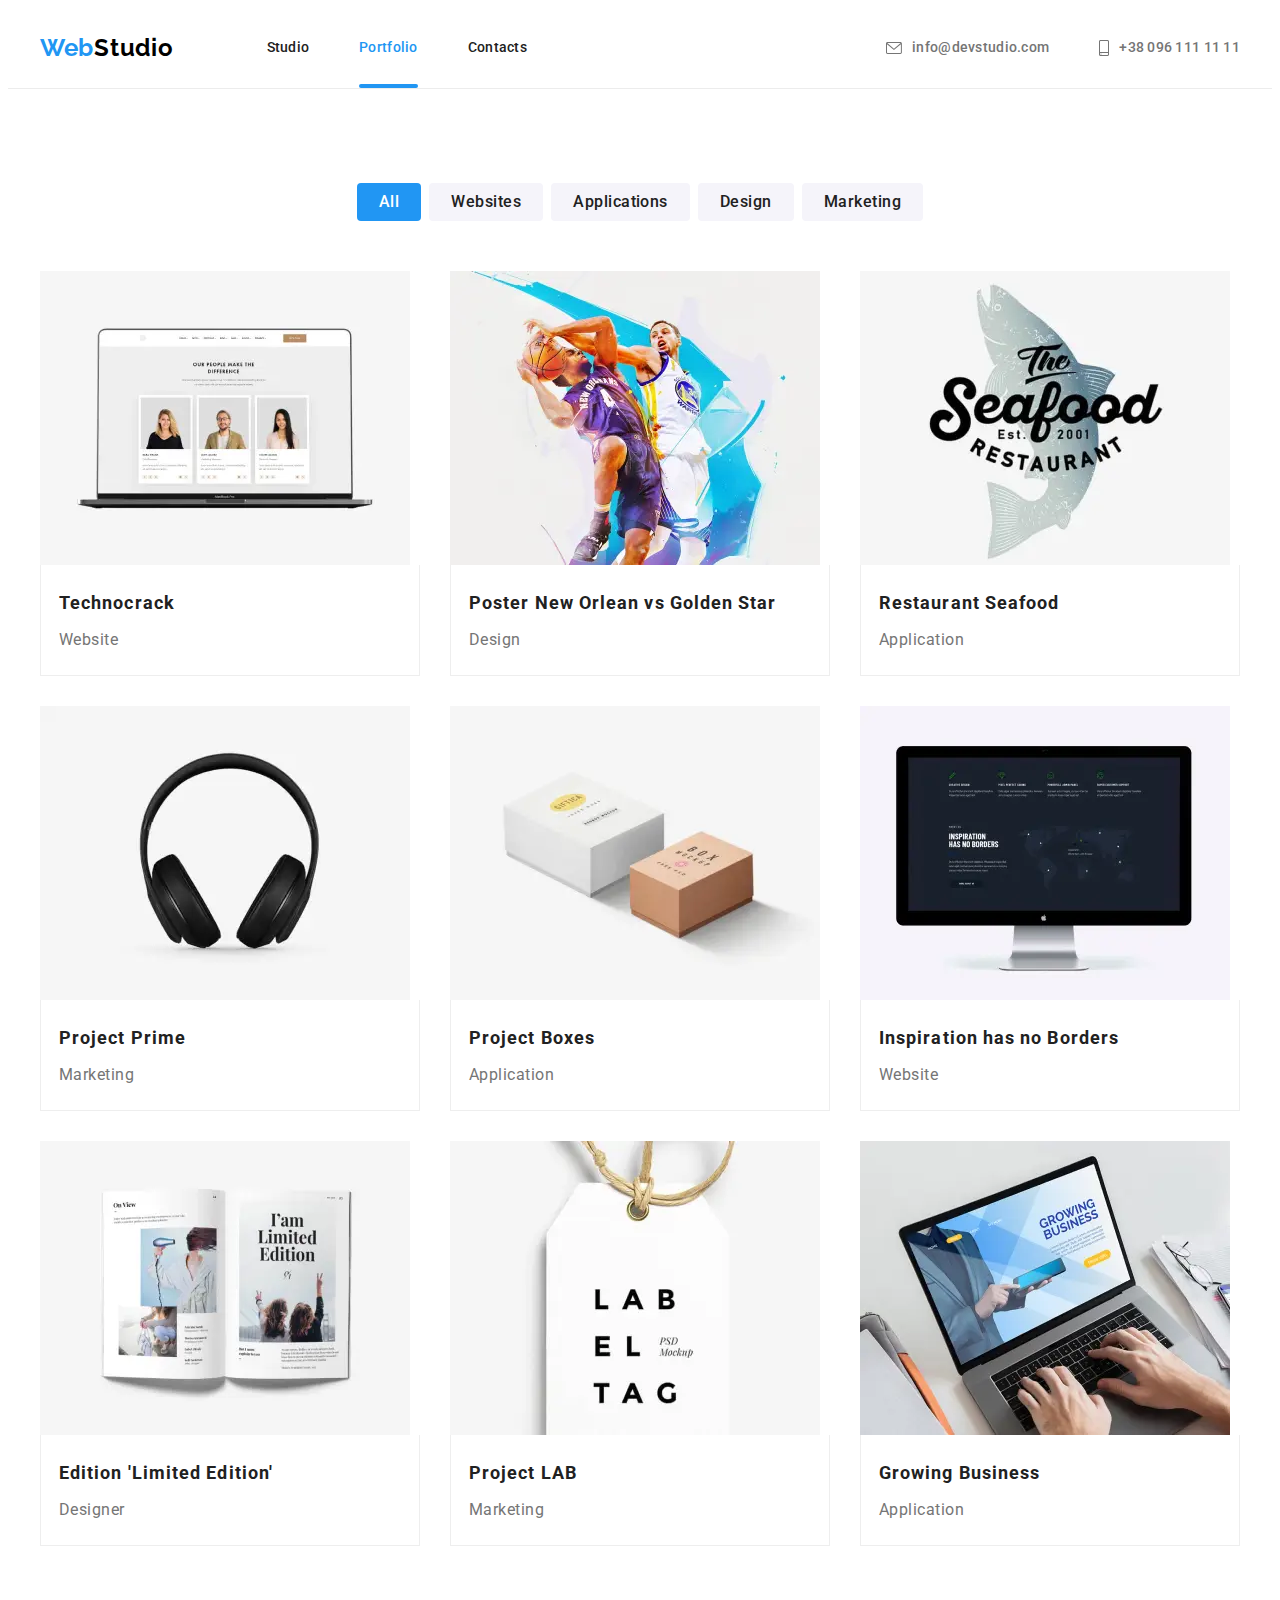
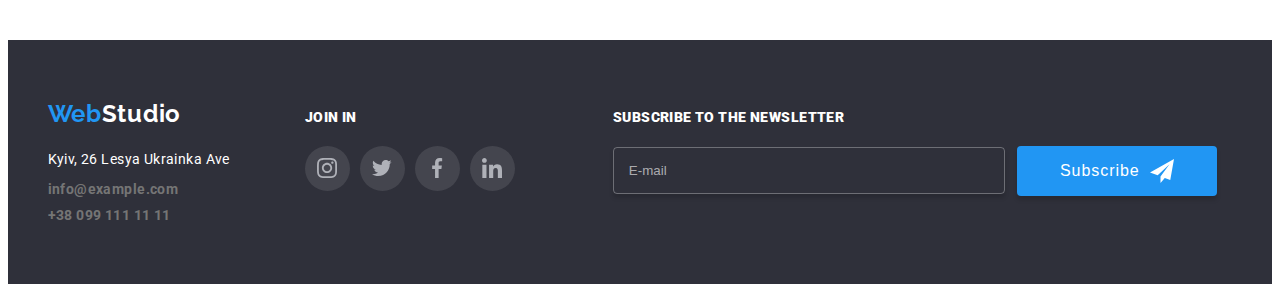
==== commit cca55aec: "change lang" ====
--- a/portfolio.html
+++ b/portfolio.html
@@ -1,22 +1,29 @@
 <!DOCTYPE html>
 <html lang="ru">
-    <head>
-        <meta charset="UTF-8" />
-        <meta http-equiv="X-UA-Compatible" content="IE=edge" />
-        <meta name="viewport" content="width=device-width, initial-scale=1.0" />
-        <title>WebStudio</title>
-        <link rel="preconnect" href="https://fonts.gstatic.com">
-        <link href="https://fonts.googleapis.com/css2?family=Raleway:wght@700&family=Roboto:wght@400;500;700;900&display=swap"
-          rel="stylesheet">
-          <link rel="stylesheet" href="https://cdnjs.cloudflare.com/ajax/libs/modern-normalize/1.1.0/modern-normalize.min.css" integrity="sha512-wpPYUAdjBVSE4KJnH1VR1HeZfpl1ub8YT/NKx4PuQ5NmX2tKuGu6U/JRp5y+Y8XG2tV+wKQpNHVUX03MfMFn9Q==" crossorigin="anonymous" referrerpolicy="no-referrer" />
-        <link rel="stylesheet" href="./css/main.min.css"> 
-      </head>
+  <head>
+    <meta charset="UTF-8" />
+    <meta http-equiv="X-UA-Compatible" content="IE=edge" />
+    <meta name="viewport" content="width=device-width, initial-scale=1.0" />
+    <title>WebStudio</title>
+    <link rel="preconnect" href="https://fonts.gstatic.com" />
+    <link
+      href="https://fonts.googleapis.com/css2?family=Raleway:wght@700&family=Roboto:wght@400;500;700;900&display=swap"
+      rel="stylesheet"
+    />
+    <link
+      rel="stylesheet"
+      href="https://cdnjs.cloudflare.com/ajax/libs/modern-normalize/1.1.0/modern-normalize.min.css"
+      integrity="sha512-wpPYUAdjBVSE4KJnH1VR1HeZfpl1ub8YT/NKx4PuQ5NmX2tKuGu6U/JRp5y+Y8XG2tV+wKQpNHVUX03MfMFn9Q=="
+      crossorigin="anonymous"
+      referrerpolicy="no-referrer"
+    />
+    <link rel="stylesheet" href="./css/main.min.css" />
+  </head>
 
   <body>
-
     <!-- Header -->
 
-   <header class="header">
+    <header class="header">
       <div class="container nav">
         <nav class="nav">
           <a class="logo link" lang="en" href="./index.html"
@@ -24,17 +31,16 @@
           >
           <ul class="menu list">
             <li class="menu__item">
-              <a class="menu__link link" href="./index.html">Студия</a>
+              <a class="menu__link link" href="./index.html">Studio</a>
             </li>
             <li class="menu__item">
-              <a class="menu__link link menu__link-current " href="./portfolio.html">Портфолио</a>
+              <a class="menu__link link menu__link-current" href="./portfolio.html">Portfolio</a>
             </li>
             <li class="menu__item">
-              <a class="menu__link link" href="">Контакты</a>
+              <a class="menu__link link" href="">Contacts</a>
             </li>
           </ul>
         </nav>
-
 
         <ul class="hookup list">
           <li class="hookup__item">
@@ -57,392 +63,726 @@
 
         <button type="button" class="burger-btn" data-menu-open>
           <svg class="burger-btn__icon" width="40" height="40">
-              <use href="./images/sprite.svg#icon-menu-mobile"></use>
+            <use href="./images/sprite.svg#icon-menu-mobile"></use>
           </svg>
         </button>
-
       </div>
 
       <div class="mobile-menu" data-menu>
-
         <div class="container mobile-menu__container">
-        <button type="button" class="close-btn mobile-menu__close-btn" data-menu-close>
-          <svg class="close-btn__icon" width="40" height="40">
+          <button type="button" class="close-btn mobile-menu__close-btn" data-menu-close>
+            <svg class="close-btn__icon" width="40" height="40">
               <use href="./images/sprite.svg#icon-close-menu"></use>
-          </svg>
-        </button>
-
-        <ul class="list menu-list ">
+            </svg>
+          </button>
+
+          <ul class="list menu-list">
             <li class="menu-list__item">
-              <a class="link menu-list__link  " href="./index.html">Студия</a>
+              <a class="link menu-list__link" href="./index.html">Studio</a>
             </li>
             <li class="menu-list__item">
-              <a class="link menu-list__link menu-list__link-current " href="./portfolio.html">Портфолио</a>
+              <a class="link menu-list__link menu-list__link-current" href="./portfolio.html"
+                >Portfolio</a
+              >
             </li>
             <li class="menu-list__item">
-              <a class="link menu-list__link " href="">Контакты</a>
+              <a class="link menu-list__link" href="">Contacts</a>
             </li>
           </ul>
 
           <ul class="list hookup-list">
-          <li class="hookup-list__item">
-            <a class="link hookup-list__link" href="mailto:info@devstudio.com">
-              info@devstudio.com</a>
-          </li>
-          <li class="hookup-list__item">
-            <a class="link hookup-list__link-tel" href="tel:+380961111111">
-              +38 096 111 11 11</a>
-          </li>
-        </ul>
-
-        <ul class="list social-list ">
-          <li class="social-list__item">
-            <a class="link social-list__link" href="#">Instagram</a>
-          </li>
-          <li class="social-list__item">
-            <a class="link social-list__link" href="#">Twitter</a>
-          </li>
-          <li class="social-list__item">
-            <a class="link social-list__link" href="#">Facebook</a>
-          </li>
-          <li class="social-list__item">
-          <a class="link social-list__link" href="#">LinkedIn</a>
-        </li>
-        </ul>
-
-
-      </div>
-
-      </div>
-    </header>
-
-    <main>
-      <section class="portfolio-page section">
-        
-        <!-- Buttons -->
-        <div class="container">
-        <ul class="filter-item list">
-        <li class="filter-list ">
-            <button class="filter-btn current link " type="button">Все</button></li>
-        <li class="filter-list">
-            <button class="filter-btn link" type="button">Веб-сайты</button></li>
-        <li class="filter-list">
-            <button class="filter-btn link" type="button">Приложения</button></li>
-        <li class="filter-list">
-            <button class="filter-btn link" type="button">Дизайн</button></li>
-        <li class="filter-list">
-            <button class="filter-btn" type="button">Маркетинг</button></li>
-      </ul>
-
-    <!-- Client -->
-  
-      <ul class="client list">
-        <li class="client-item">
-      
-        <a class="client-link link"  href="">
-          <div class="client-overlay-wrapper">
-            <picture>
-              <source media="(min-width: 1200px)" srcset="./portfolio-images/tehnokryk-desktop.webp 1x, ./portfolio-images/tehnokryk-desktop@2x.webp 2x"
-                type="image/webp">
-              <source media="(min-width: 1200px)" srcset="./portfolio-images/tehnokryk-desktop.jpg 1x, ./portfolio-images/tehnokryk-desktop@2x.jpg 2x">
-              <source media="(min-width: 768px)" srcset="./portfolio-images/tehnokryk-tablet.webp 1x, ./portfolio-images/tehnokryk-tablet@2x.webp 2x"
-                type="image/webp">
-              <source media="(min-width: 768px)" srcset="./portfolio-images/tehnokryk-tablet.jpg 1x, ./portfolio-images/tehnokryk-tablet@2x.jpg 2x">
-              <source media="(min-width: 320px)" srcset="./portfolio-images/tehnokryk-mobile.webp 1x, ./portfolio-images/tehnokryk-mobile@2x.webp 2x"
-                type="image/webp">
-              <source media="(min-width: 320px)" srcset="./portfolio-images/tehnokryk-mobile.jpg 1x, ./portfolio-images/tehnokryk-mobile@2x.jpg 2x">
-            <img src="./portfolio-images/tehnokryk-desktop.jpg" alt="Открытый ноутбук" />
-          </picture>
-            <p class="client-overlay">Технокряк это современная площадка распространения коронавируса. Компании используют эту платформу для цифрового
-            шпионажа и атак на защищённые сервера конкурентов.</p>
-        </div>
-          <div class="client-name">
-            <h3 class="client-title">Технокряк</h3>
-            <p class="client-text">Веб-сайт</p>
-          </div>
-        </a> 
-        </li>
-        <li class="client-item">
-           
-          <a class="client-link link"  href="">
-            <div class="client-overlay-wrapper">
-              <picture>
-                <source media="(min-width: 1200px)" srcset="./portfolio-images/poster-desktop.webp 1x, ./portfolio-images/poster-desktop@2x.webp 2x"
-                  type="image/webp">
-                <source media="(min-width: 1200px)" srcset="./portfolio-images/poster-desktop.jpg 1x, ./portfolio-images/poster-desktop@2x.jpg 2x">
-                <source media="(min-width: 768px)" srcset="./portfolio-images/poster-tablet.webp 1x, ./portfolio-images/poster-tablet@2x.webp 2x"
-                  type="image/webp">
-                <source media="(min-width: 768px)" srcset="./portfolio-images/poster-tablet.jpg 1x, ./portfolio-images/poster-tablet@2x.jpg 2x">
-                <source media="(min-width: 320px)" srcset="./portfolio-images/poster-mobile.webp 1x, ./portfolio-images/poster-mobile@2x.webp 2x"
-                  type="image/webp">
-                <source media="(min-width: 320px)" srcset="./portfolio-images/poster-mobile.jpg 1x, ./portfolio-images/poster-mobile@2x.jpg 2x">
-            <img src="./portfolio-images/poster-desktop.jpg" alt="Постер с баскетболистами" />
-          </picture>
-            <p class="client-overlay">Технокряк это современная площадка распространения коронавируса. Компании используют эту
-              платформу для цифрового
-              шпионажа и атак на защищённые сервера конкурентов.</p>
-            </div>
-            <div class="client-name">
-            <h3 class="client-title">Постер New Orlean vs Golden Star</h3>
-            <p class="client-text">Дизайн</p>
-          </div>
-          </a>
-        </li>
-        <li class="client-item">
-           
-          <a class="client-link link"  href="">
-            <div class="client-overlay-wrapper">
-              <picture>
-              <source media="(min-width: 1200px)" srcset="./portfolio-images/seafood-desktop.webp 1x, ./portfolio-images/seafood-desktop@2x.webp 2x"
-                type="image/webp">
-              <source media="(min-width: 1200px)" srcset="./portfolio-images/seafood-desktop.jpg 1x, ./portfolio-images/seafood-desktop@2x.jpg 2x">
-              <source media="(min-width: 768px)" srcset="./portfolio-images/seafood-tablet.webp 1x, ./portfolio-images/seafood-tablet@2x.webp 2x"
-                type="image/webp">
-              <source media="(min-width: 768px)" srcset="./portfolio-images/seafood-tablet.jpg 1x, ./portfolio-images/poster-tablet@2x.jpg 2x">
-              <source media="(min-width: 320px)" srcset="./portfolio-images/seafood-mobile.webp 1x, ./portfolio-images/seafood-mobile@2x.webp 2x"
-                type="image/webp">
-              <source media="(min-width: 320px)" srcset="./portfolio-images/seafood-mobile.jpg 1x, ./portfolio-images/seafood-mobile@2x.jpg 2x">
-            <img src="./portfolio-images/seafood-desktop.jpg" alt="Вывеска ресторана" />
-          </picture>
-            <p class="client-overlay">Технокряк это современная площадка распространения коронавируса. Компании используют эту
-              платформу для цифрового
-              шпионажа и атак на защищённые сервера конкурентов.</p>
-            </div>
-            <div class="client-name">
-            <h3 class="client-title">Ресторан Seafood</h3>
-            <p class="client-text">Приложение</p>
-          </div>
-          </a>
-        </li>
-        <li class="client-item">
-        
-          <a class="client-link link" href="">
-            <div class="client-overlay-wrapper">
-              <picture>
-                <source media="(min-width: 1200px)" srcset="./portfolio-images/earphones-desktop.webp 1x, ./portfolio-images/earphones-desktop@2x.webp 2x"
-                  type="image/webp">
-                <source media="(min-width: 1200px)" srcset="./portfolio-images/earphones-desktop.jpg 1x, ./portfolio-images/earphones-desktop@2x.jpg 2x">
-                <source media="(min-width: 768px)" srcset="./portfolio-images/earphones-tablet.webp 1x, ./portfolio-images/earphones-tablet@2x.webp 2x"
-                  type="image/webp">
-                <source media="(min-width: 768px)" srcset="./portfolio-images/earphones-tablet.jpg 1x, ./portfolio-images/earphones-tablet@2x.jpg 2x">
-                <source media="(min-width: 320px)" srcset="./portfolio-images/earphones-mobile.webp 1x, ./portfolio-images/earphones-mobile@2x.webp 2x"
-                  type="image/webp">
-                <source media="(min-width: 320px)" srcset="./portfolio-images/earphones-mobile.jpg 1x, ./portfolio-images/earphones-mobile@2x.jpg 2x">
-              <img src="./portfolio-images/earphones-desktop.jpg" alt="Наушники" />
-            </picture>
-              <p class="client-overlay">Технокряк это современная площадка распространения коронавируса. Компании используют эту
-                платформу для цифрового
-                шпионажа и атак на защищённые сервера конкурентов.</p>
-            </div>
-            <div class="client-name">
-              <h3 class="client-title">Проект Prime</h3>
-              <p class="client-text">Маркетинг</p>
-            </div>
-          </a>
-        </li>
-
-        <li class="client-item">
-           
-          <a class="client-link link"  href="">
-            <div class="client-overlay-wrapper">
-              <picture>
-              <source media="(min-width: 1200px)" srcset="./portfolio-images/boxes-desktop.webp 1x, ./portfolio-images/boxes-desktop@2x.webp 2x"
-                type="image/webp">
-              <source media="(min-width: 1200px)" srcset="./portfolio-images/boxes-desktop.jpg 1x, ./portfolio-images/boxes-desktop@2x.jpg 2x">
-              <source media="(min-width: 768px)" srcset="./portfolio-images/boxes-tablet.webp 1x, ./portfolio-images/boxes-tablet@2x.webp 2x"
-                type="image/webp">
-              <source media="(min-width: 768px)" srcset="./portfolio-images/boxes-tablet.jpg 1x, ./portfolio-images/boxes-tablet@2x.jpg 2x">
-              <source media="(min-width: 320px)" srcset="./portfolio-images/boxes-mobile.webp 1x, ./portfolio-images/boxes-mobile@2x.webp 2x"
-                type="image/webp">
-              <source media="(min-width: 320px)" srcset="./portfolio-images/boxes-mobile.jpg 1x, ./portfolio-images/boxes-mobile@2x.jpg 2x">
-            <img src="./portfolio-images/boxes-desktop.jpg" alt="Коробки"/>
-          </picture>
-            <p class="client-overlay">Технокряк это современная площадка распространения коронавируса. Компании используют эту
-              платформу для цифрового
-              шпионажа и атак на защищённые сервера конкурентов.</p>
-            </div>
-            <div class="client-name">
-            <h3 class="client-title">Проект Boxes</h3>
-            <p class="client-text">Приложение</p>
-          </div>
-          </a>
-        </li>
-        <li class="client-item">
-           
-          <a class="client-link link"  href="">
-            <div class="client-overlay-wrapper">
-              <picture>
-              <source media="(min-width: 1200px)" srcset="./portfolio-images/computer-desktop.webp 1x, ./portfolio-images/computer-desktop@2x.webp 2x"
-                type="image/webp">
-              <source media="(min-width: 1200px)" srcset="./portfolio-images/computer-desktop.jpg 1x, ./portfolio-images/computer-desktop@2x.jpg 2x">
-              <source media="(min-width: 768px)" srcset="./portfolio-images/computer-tablet.webp 1x, ./portfolio-images/computer-tablet@2x.webp 2x"
-                type="image/webp">
-              <source media="(min-width: 768px)" srcset="./portfolio-images/computer-tablet.jpg 1x, ./portfolio-images/computer-tablet@2x.jpg 2x">
-              <source media="(min-width: 320px)" srcset="./portfolio-images/computer-mobile.webp 1x, ./portfolio-images/computer-mobile@2x.webp 2x"
-                type="image/webp">
-              <source media="(min-width: 320px)" srcset="./portfolio-images/computer-mobile.jpg 1x, ./portfolio-images/computer-mobile@2x.jpg 2x">
-            <img src="./portfolio-images/computer-desktop.jpg" alt="Компьютер" />
-          </picture>
-            <p class="client-overlay">Технокряк это современная площадка распространения коронавируса. Компании используют эту
-              платформу для цифрового
-              шпионажа и атак на защищённые сервера конкурентов.</p>
-           </div>
-            <div class="client-name">
-            <h3 class="client-title" lang="en">Inspiration has no Borders</h3>
-            <p class="client-text">Веб-сайт</p>
-            </div>
-          </a>
-        </li>
-        <li class="client-item">
-           
-          <a class="client-link link"  href="">
-            <div class="client-overlay-wrapper">
-             <picture>
-              <source media="(min-width: 1200px)" srcset="./portfolio-images/magazine-desktop.webp 1x, ./portfolio-images/magazine-desktop@2x.webp 2x"
-                type="image/webp">
-              <source media="(min-width: 1200px)" srcset="./portfolio-images/magazine-desktop.jpg 1x, ./portfolio-images/magazine-desktop@2x.jpg 2x">
-              <source media="(min-width: 768px)" srcset="./portfolio-images/magazine-tablet.webp 1x, ./portfolio-images/magazine-tablet@2x.webp 2x"
-                type="image/webp">
-              <source media="(min-width: 768px)" srcset="./portfolio-images/magazine-tablet.jpg 1x, ./portfolio-images/magazine-tablet@2x.jpg 2x">
-              <source media="(min-width: 320px)" srcset="./portfolio-images/magazine-mobile.webp 1x, ./portfolio-images/magazine-mobile@2x.webp 2x"
-                type="image/webp">
-              <source media="(min-width: 320px)" srcset="./portfolio-images/magazine-mobile.jpg 1x, ./portfolio-images/magazine-mobile@2x.jpg 2x">
-            <img src="./portfolio-images/magazine-desktop.jpg" alt="Открытый журнал" />
-          </picture>
-            <p class="client-overlay">Технокряк это современная площадка распространения коронавируса. Компании используют эту
-              платформу для цифрового
-              шпионажа и атак на защищённые сервера конкурентов.</p>
-          </div>
-            <div class="client-name">
-            <h3 class="client-title">Издание Limited Edition</h3>
-            <p class="client-text">Дизайн</p>
-            </div>
-          </a>
-        </li>
-        <li class="client-item">
-           
-          <a class="client-link link"  href="">
-            <div class="client-overlay-wrapper">
-              <picture>
-              <source media="(min-width: 1200px)" srcset="./portfolio-images/lab-desktop.webp 1x, ./portfolio-images/lab-desktop@2x.webp 2x"
-                type="image/webp">
-              <source media="(min-width: 1200px)" srcset="./portfolio-images/lab-desktop.jpg 1x, ./portfolio-images/lab-desktop@2x.jpg 2x">
-              <source media="(min-width: 768px)" srcset="./portfolio-images/lab-tablet.webp 1x, ./portfolio-images/lab-tablet@2x.webp 2x"
-                type="image/webp">
-              <source media="(min-width: 768px)" srcset="./portfolio-images/lab-tablet.jpg 1x, ./portfolio-images/lab-tablet@2x.jpg 2x">
-              <source media="(min-width: 320px)" srcset="./portfolio-images/lab-mobile.webp 1x, ./portfolio-images/lab-mobile@2x.webp 2x"
-                type="image/webp">
-              <source media="(min-width: 320px)" srcset="./portfolio-images/lab-mobile.jpg 1x, ./portfolio-images/lab-mobile@2x.jpg 2x">
-            <img src="./portfolio-images/lab-desktop.jpg" alt="Этикетка с надписью" />
-          </picture>
-            <p class="client-overlay">Технокряк это современная площадка распространения коронавируса. Компании используют эту
-              платформу для цифрового
-              шпионажа и атак на защищённые сервера конкурентов.</p>
-          </div>
-            <div class="client-name">
-            <h3 class="client-title">Проект LAB</h3>
-            <p class="client-text">Маркетинг</p>
-            </div>
-          </a>
-        </li>
-        <li class="client-item">
-          
-          <a class="client-link link"  href="">
-            <div class="client-overlay-wrapper">
-              <picture>
-              <source media="(min-width: 1200px)" srcset="./portfolio-images/laptop-desktop.webp 1x, ./portfolio-images/laptop-desktop@2x.webp 2x"
-                type="image/webp">
-              <source media="(min-width: 1200px)" srcset="./portfolio-images/laptop-desktop.jpg 1x, ./portfolio-images/laptop-desktop@2x.jpg 2x">
-              <source media="(min-width: 768px)" srcset="./portfolio-images/laptop-tablet.webp 1x, ./portfolio-images/laptop-tablet@2x.webp 2x"
-                type="image/webp">
-              <source media="(min-width: 768px)" srcset="./portfolio-images/laptop-tablet.jpg 1x, ./portfolio-images/laptop-tablet@2x.jpg 2x">
-              <source media="(min-width: 320px)" srcset="./portfolio-images/laptop-mobile.webp 1x, ./portfolio-images/laptop-mobile@2x.webp 2x"
-                type="image/webp">
-              <source media="(min-width: 320px)" srcset="./portfolio-images/laptop-mobile.jpg 1x, ./portfolio-images/laptop-mobile@2x.jpg 2x">
-            <img src="./portfolio-images/laptop-desktop.jpg" alt="Открытый ноутбук"/>
-          </picture>
-            <p class="client-overlay">Технокряк это современная площадка распространения коронавируса. Компании используют эту
-              платформу для цифрового
-              шпионажа и атак на защищённые сервера конкурентов.</p>
-         </div>
-            <div class="client-name">
-            <h3 class="client-title" lang="en">Growing Business</h3>
-            <p class="client-text">Приложение</p>
-            </div>
-          </a>
-        </li>
-      </ul>
-    </div>
-      </section>
-    </main>
-
-    <!-- Footer -->
-
-  <footer class="footer">
-      <div class="container general">
-        <div class="footer-wrapper">
-        <div class="footer-container">
-          <a class="logo footer-logo link" lang="en" href="./index.html"
-            ><span class="half-logo">Web</span>Studio</a
-          >
-          <address class="address">
-            <ul class="contacts list">
-              <li class="contacts-item">
-                <a
-                  class="connect link"
-                  href="https://goo.gl/maps/mreH3rbR9d4Kw75F6"
-                  target="_blank"
-                  rel="noopener noreferrer"
-                  >г. Киев, пр-т Леси Украинки, 26</a
-                >
-              </li>
-              <li class="contacts-item">
-                <a class="hookup-footer link" href="mailto:info@example.com"
-                  >info@example.com</a
-                >
-              </li>
-              <li class="contacts-item">
-                <a class="hookup-footer link" href="tel:+380991111111"
-                  >+38 099 111 11 11</a
-                >
-              </li>
-            </ul>
-          </address>
-        </div>
-        <div class="footer-container footer-container-social">
-          <h2 class="footer-title"><strong>присоединяйтесь</strong></h2>
-          <ul class="social__list social__list-footer list">
-            <li class="social__item">
-              <a class="social__link footer__link" href=""
-                ><svg class="footer__link-icon" width="20" height="20">
-                  <use href="./images/sprite.svg#icon-instagram"></use></svg
-              ></a>
-            </li>
-            <li class="social__item">
-              <a class="social__link footer__link" href=""
-                ><svg class="footer__link-icon" width="20" height="20">
-                  <use href="./images/sprite.svg#icon-twitter"></use></svg
-              ></a>
-            </li>
-            <li class="social__item">
-              <a class="social__link footer__link" href=""
-                ><svg class="footer__link-icon" width="20" height="20">
-                  <use href="./images/sprite.svg#icon-facebook"></use></svg
-              ></a>
-            </li>
-            <li class="social__item">
-              <a class="social__link footer__link" href=""
-                ><svg class="footer__link-icon" width="20" height="20">
-                  <use href="./images/sprite.svg#icon-linkedin"></use></svg
-              ></a>
+            <li class="hookup-list__item">
+              <a class="link hookup-list__link" href="mailto:info@devstudio.com">
+                info@devstudio.com</a
+              >
+            </li>
+            <li class="hookup-list__item">
+              <a class="link hookup-list__link-tel" href="tel:+380961111111"> +38 096 111 11 11</a>
+            </li>
+          </ul>
+
+          <ul class="list social-list">
+            <li class="social-list__item">
+              <a class="link social-list__link" href="#">Instagram</a>
+            </li>
+            <li class="social-list__item">
+              <a class="link social-list__link" href="#">Twitter</a>
+            </li>
+            <li class="social-list__item">
+              <a class="link social-list__link" href="#">Facebook</a>
+            </li>
+            <li class="social-list__item">
+              <a class="link social-list__link" href="#">LinkedIn</a>
             </li>
           </ul>
         </div>
       </div>
+    </header>
+
+    <main>
+      <section class="portfolio-page section">
+        <!-- Buttons -->
+        <div class="container">
+          <ul class="filter-item list">
+            <li class="filter-list">
+              <button class="filter-btn current link" type="button">All</button>
+            </li>
+            <li class="filter-list">
+              <button class="filter-btn link" type="button">Websites</button>
+            </li>
+            <li class="filter-list">
+              <button class="filter-btn link" type="button">Applications</button>
+            </li>
+            <li class="filter-list">
+              <button class="filter-btn link" type="button">Design</button>
+            </li>
+            <li class="filter-list">
+              <button class="filter-btn" type="button">Marketing</button>
+            </li>
+          </ul>
+
+          <!-- Client -->
+
+          <ul class="client list">
+            <li class="client-item">
+              <a class="client-link link" href="">
+                <div class="client-overlay-wrapper">
+                  <picture>
+                    <source
+                      media="(min-width: 1200px)"
+                      srcset="
+                        ./portfolio-images/tehnokryk-desktop.webp    1x,
+                        ./portfolio-images/tehnokryk-desktop@2x.webp 2x
+                      "
+                      type="image/webp"
+                    />
+                    <source
+                      media="(min-width: 1200px)"
+                      srcset="
+                        ./portfolio-images/tehnokryk-desktop.jpg    1x,
+                        ./portfolio-images/tehnokryk-desktop@2x.jpg 2x
+                      "
+                    />
+                    <source
+                      media="(min-width: 768px)"
+                      srcset="
+                        ./portfolio-images/tehnokryk-tablet.webp    1x,
+                        ./portfolio-images/tehnokryk-tablet@2x.webp 2x
+                      "
+                      type="image/webp"
+                    />
+                    <source
+                      media="(min-width: 768px)"
+                      srcset="
+                        ./portfolio-images/tehnokryk-tablet.jpg    1x,
+                        ./portfolio-images/tehnokryk-tablet@2x.jpg 2x
+                      "
+                    />
+                    <source
+                      media="(min-width: 320px)"
+                      srcset="
+                        ./portfolio-images/tehnokryk-mobile.webp    1x,
+                        ./portfolio-images/tehnokryk-mobile@2x.webp 2x
+                      "
+                      type="image/webp"
+                    />
+                    <source
+                      media="(min-width: 320px)"
+                      srcset="
+                        ./portfolio-images/tehnokryk-mobile.jpg    1x,
+                        ./portfolio-images/tehnokryk-mobile@2x.jpg 2x
+                      "
+                    />
+                    <img src="./portfolio-images/tehnokryk-desktop.jpg" alt="Открытый ноутбук" />
+                  </picture>
+                  <p class="client-overlay">
+                    Technocryak is a modern platform for the spread of the coronavirus. Companies
+                    use this platform for digital espionage and attacks on protected servers
+                    competitors
+                  </p>
+                </div>
+                <div class="client-name">
+                  <h3 class="client-title">Technocrack</h3>
+                  <p class="client-text">Website</p>
+                </div>
+              </a>
+            </li>
+            <li class="client-item">
+              <a class="client-link link" href="">
+                <div class="client-overlay-wrapper">
+                  <picture>
+                    <source
+                      media="(min-width: 1200px)"
+                      srcset="
+                        ./portfolio-images/poster-desktop.webp    1x,
+                        ./portfolio-images/poster-desktop@2x.webp 2x
+                      "
+                      type="image/webp"
+                    />
+                    <source
+                      media="(min-width: 1200px)"
+                      srcset="
+                        ./portfolio-images/poster-desktop.jpg    1x,
+                        ./portfolio-images/poster-desktop@2x.jpg 2x
+                      "
+                    />
+                    <source
+                      media="(min-width: 768px)"
+                      srcset="
+                        ./portfolio-images/poster-tablet.webp    1x,
+                        ./portfolio-images/poster-tablet@2x.webp 2x
+                      "
+                      type="image/webp"
+                    />
+                    <source
+                      media="(min-width: 768px)"
+                      srcset="
+                        ./portfolio-images/poster-tablet.jpg    1x,
+                        ./portfolio-images/poster-tablet@2x.jpg 2x
+                      "
+                    />
+                    <source
+                      media="(min-width: 320px)"
+                      srcset="
+                        ./portfolio-images/poster-mobile.webp    1x,
+                        ./portfolio-images/poster-mobile@2x.webp 2x
+                      "
+                      type="image/webp"
+                    />
+                    <source
+                      media="(min-width: 320px)"
+                      srcset="
+                        ./portfolio-images/poster-mobile.jpg    1x,
+                        ./portfolio-images/poster-mobile@2x.jpg 2x
+                      "
+                    />
+                    <img
+                      src="./portfolio-images/poster-desktop.jpg"
+                      alt="Постер с баскетболистами"
+                    />
+                  </picture>
+                  <p class="client-overlay">
+                    Poster New Orleans vs Golden Star is a great example of a successful design
+                    decision.
+                  </p>
+                </div>
+                <div class="client-name">
+                  <h3 class="client-title">Poster New Orlean vs Golden Star</h3>
+                  <p class="client-text">Design</p>
+                </div>
+              </a>
+            </li>
+            <li class="client-item">
+              <a class="client-link link" href="">
+                <div class="client-overlay-wrapper">
+                  <picture>
+                    <source
+                      media="(min-width: 1200px)"
+                      srcset="
+                        ./portfolio-images/seafood-desktop.webp    1x,
+                        ./portfolio-images/seafood-desktop@2x.webp 2x
+                      "
+                      type="image/webp"
+                    />
+                    <source
+                      media="(min-width: 1200px)"
+                      srcset="
+                        ./portfolio-images/seafood-desktop.jpg    1x,
+                        ./portfolio-images/seafood-desktop@2x.jpg 2x
+                      "
+                    />
+                    <source
+                      media="(min-width: 768px)"
+                      srcset="
+                        ./portfolio-images/seafood-tablet.webp    1x,
+                        ./portfolio-images/seafood-tablet@2x.webp 2x
+                      "
+                      type="image/webp"
+                    />
+                    <source
+                      media="(min-width: 768px)"
+                      srcset="
+                        ./portfolio-images/seafood-tablet.jpg   1x,
+                        ./portfolio-images/poster-tablet@2x.jpg 2x
+                      "
+                    />
+                    <source
+                      media="(min-width: 320px)"
+                      srcset="
+                        ./portfolio-images/seafood-mobile.webp    1x,
+                        ./portfolio-images/seafood-mobile@2x.webp 2x
+                      "
+                      type="image/webp"
+                    />
+                    <source
+                      media="(min-width: 320px)"
+                      srcset="
+                        ./portfolio-images/seafood-mobile.jpg    1x,
+                        ./portfolio-images/seafood-mobile@2x.jpg 2x
+                      "
+                    />
+                    <img src="./portfolio-images/seafood-desktop.jpg" alt="Вывеска ресторана" />
+                  </picture>
+                  <p class="client-overlay">
+                    Restaurant Seafood is a place for great food and good times with friends.
+                  </p>
+                </div>
+                <div class="client-name">
+                  <h3 class="client-title">Restaurant Seafood</h3>
+                  <p class="client-text">Application</p>
+                </div>
+              </a>
+            </li>
+            <li class="client-item">
+              <a class="client-link link" href="">
+                <div class="client-overlay-wrapper">
+                  <picture>
+                    <source
+                      media="(min-width: 1200px)"
+                      srcset="
+                        ./portfolio-images/earphones-desktop.webp    1x,
+                        ./portfolio-images/earphones-desktop@2x.webp 2x
+                      "
+                      type="image/webp"
+                    />
+                    <source
+                      media="(min-width: 1200px)"
+                      srcset="
+                        ./portfolio-images/earphones-desktop.jpg    1x,
+                        ./portfolio-images/earphones-desktop@2x.jpg 2x
+                      "
+                    />
+                    <source
+                      media="(min-width: 768px)"
+                      srcset="
+                        ./portfolio-images/earphones-tablet.webp    1x,
+                        ./portfolio-images/earphones-tablet@2x.webp 2x
+                      "
+                      type="image/webp"
+                    />
+                    <source
+                      media="(min-width: 768px)"
+                      srcset="
+                        ./portfolio-images/earphones-tablet.jpg    1x,
+                        ./portfolio-images/earphones-tablet@2x.jpg 2x
+                      "
+                    />
+                    <source
+                      media="(min-width: 320px)"
+                      srcset="
+                        ./portfolio-images/earphones-mobile.webp    1x,
+                        ./portfolio-images/earphones-mobile@2x.webp 2x
+                      "
+                      type="image/webp"
+                    />
+                    <source
+                      media="(min-width: 320px)"
+                      srcset="
+                        ./portfolio-images/earphones-mobile.jpg    1x,
+                        ./portfolio-images/earphones-mobile@2x.jpg 2x
+                      "
+                    />
+                    <img src="./portfolio-images/earphones-desktop.jpg" alt="Наушники" />
+                  </picture>
+                  <p class="client-overlay">
+                    PRIME advanced and versatile PRInting platform for the next generation of active
+                    Microfluidic dEvices.
+                  </p>
+                </div>
+                <div class="client-name">
+                  <h3 class="client-title">Project Prime</h3>
+                  <p class="client-text">Marketing</p>
+                </div>
+              </a>
+            </li>
+
+            <li class="client-item">
+              <a class="client-link link" href="">
+                <div class="client-overlay-wrapper">
+                  <picture>
+                    <source
+                      media="(min-width: 1200px)"
+                      srcset="
+                        ./portfolio-images/boxes-desktop.webp    1x,
+                        ./portfolio-images/boxes-desktop@2x.webp 2x
+                      "
+                      type="image/webp"
+                    />
+                    <source
+                      media="(min-width: 1200px)"
+                      srcset="
+                        ./portfolio-images/boxes-desktop.jpg    1x,
+                        ./portfolio-images/boxes-desktop@2x.jpg 2x
+                      "
+                    />
+                    <source
+                      media="(min-width: 768px)"
+                      srcset="
+                        ./portfolio-images/boxes-tablet.webp    1x,
+                        ./portfolio-images/boxes-tablet@2x.webp 2x
+                      "
+                      type="image/webp"
+                    />
+                    <source
+                      media="(min-width: 768px)"
+                      srcset="
+                        ./portfolio-images/boxes-tablet.jpg    1x,
+                        ./portfolio-images/boxes-tablet@2x.jpg 2x
+                      "
+                    />
+                    <source
+                      media="(min-width: 320px)"
+                      srcset="
+                        ./portfolio-images/boxes-mobile.webp    1x,
+                        ./portfolio-images/boxes-mobile@2x.webp 2x
+                      "
+                      type="image/webp"
+                    />
+                    <source
+                      media="(min-width: 320px)"
+                      srcset="
+                        ./portfolio-images/boxes-mobile.jpg    1x,
+                        ./portfolio-images/boxes-mobile@2x.jpg 2x
+                      "
+                    />
+                    <img src="./portfolio-images/boxes-desktop.jpg" alt="Коробки" />
+                  </picture>
+                  <p class="client-overlay">
+                    Project enclosures from Polycase offer an economical solution for housing
+                    circuit boards and electronic components. Our large selection of electronic
+                    project boxes come in a variety of styles, colors, and sizes. Molded from
+                    flame-retardant ABS plastic or high-quality aluminum, our PCB enclosures are
+                    durable and reliable to ensure your circuit board is protected. Popular styles
+                    of circuit board enclosures include: handheld enclosures and key fob cases for
+                    wireless applications, desktop style enclosures for table top use, potting boxes
+                    and many more..
+                  </p>
+                </div>
+                <div class="client-name">
+                  <h3 class="client-title">Project Boxes</h3>
+                  <p class="client-text">Application</p>
+                </div>
+              </a>
+            </li>
+            <li class="client-item">
+              <a class="client-link link" href="">
+                <div class="client-overlay-wrapper">
+                  <picture>
+                    <source
+                      media="(min-width: 1200px)"
+                      srcset="
+                        ./portfolio-images/computer-desktop.webp    1x,
+                        ./portfolio-images/computer-desktop@2x.webp 2x
+                      "
+                      type="image/webp"
+                    />
+                    <source
+                      media="(min-width: 1200px)"
+                      srcset="
+                        ./portfolio-images/computer-desktop.jpg    1x,
+                        ./portfolio-images/computer-desktop@2x.jpg 2x
+                      "
+                    />
+                    <source
+                      media="(min-width: 768px)"
+                      srcset="
+                        ./portfolio-images/computer-tablet.webp    1x,
+                        ./portfolio-images/computer-tablet@2x.webp 2x
+                      "
+                      type="image/webp"
+                    />
+                    <source
+                      media="(min-width: 768px)"
+                      srcset="
+                        ./portfolio-images/computer-tablet.jpg    1x,
+                        ./portfolio-images/computer-tablet@2x.jpg 2x
+                      "
+                    />
+                    <source
+                      media="(min-width: 320px)"
+                      srcset="
+                        ./portfolio-images/computer-mobile.webp    1x,
+                        ./portfolio-images/computer-mobile@2x.webp 2x
+                      "
+                      type="image/webp"
+                    />
+                    <source
+                      media="(min-width: 320px)"
+                      srcset="
+                        ./portfolio-images/computer-mobile.jpg    1x,
+                        ./portfolio-images/computer-mobile@2x.jpg 2x
+                      "
+                    />
+                    <img src="./portfolio-images/computer-desktop.jpg" alt="Компьютер" />
+                  </picture>
+                  <p class="client-overlay">
+                    From a designer's perspective inspiration has no borders. Communicating in a
+                    language, understood by everyone, can secure the well-being of our planet and
+                    all its inhabitants, leading us to peaceful coexistence..
+                  </p>
+                </div>
+                <div class="client-name">
+                  <h3 class="client-title" lang="en">Inspiration has no Borders</h3>
+                  <p class="client-text">Website</p>
+                </div>
+              </a>
+            </li>
+            <li class="client-item">
+              <a class="client-link link" href="">
+                <div class="client-overlay-wrapper">
+                  <picture>
+                    <source
+                      media="(min-width: 1200px)"
+                      srcset="
+                        ./portfolio-images/magazine-desktop.webp    1x,
+                        ./portfolio-images/magazine-desktop@2x.webp 2x
+                      "
+                      type="image/webp"
+                    />
+                    <source
+                      media="(min-width: 1200px)"
+                      srcset="
+                        ./portfolio-images/magazine-desktop.jpg    1x,
+                        ./portfolio-images/magazine-desktop@2x.jpg 2x
+                      "
+                    />
+                    <source
+                      media="(min-width: 768px)"
+                      srcset="
+                        ./portfolio-images/magazine-tablet.webp    1x,
+                        ./portfolio-images/magazine-tablet@2x.webp 2x
+                      "
+                      type="image/webp"
+                    />
+                    <source
+                      media="(min-width: 768px)"
+                      srcset="
+                        ./portfolio-images/magazine-tablet.jpg    1x,
+                        ./portfolio-images/magazine-tablet@2x.jpg 2x
+                      "
+                    />
+                    <source
+                      media="(min-width: 320px)"
+                      srcset="
+                        ./portfolio-images/magazine-mobile.webp    1x,
+                        ./portfolio-images/magazine-mobile@2x.webp 2x
+                      "
+                      type="image/webp"
+                    />
+                    <source
+                      media="(min-width: 320px)"
+                      srcset="
+                        ./portfolio-images/magazine-mobile.jpg    1x,
+                        ./portfolio-images/magazine-mobile@2x.jpg 2x
+                      "
+                    />
+                    <img src="./portfolio-images/magazine-desktop.jpg" alt="Открытый журнал" />
+                  </picture>
+                  <p class="client-overlay">
+                    Publication for creative and inspired people. Articles and news that everyone
+                    should know.
+                  </p>
+                </div>
+                <div class="client-name">
+                  <h3 class="client-title">Edition 'Limited Edition'</h3>
+                  <p class="client-text">Designer</p>
+                </div>
+              </a>
+            </li>
+            <li class="client-item">
+              <a class="client-link link" href="">
+                <div class="client-overlay-wrapper">
+                  <picture>
+                    <source
+                      media="(min-width: 1200px)"
+                      srcset="
+                        ./portfolio-images/lab-desktop.webp    1x,
+                        ./portfolio-images/lab-desktop@2x.webp 2x
+                      "
+                      type="image/webp"
+                    />
+                    <source
+                      media="(min-width: 1200px)"
+                      srcset="
+                        ./portfolio-images/lab-desktop.jpg    1x,
+                        ./portfolio-images/lab-desktop@2x.jpg 2x
+                      "
+                    />
+                    <source
+                      media="(min-width: 768px)"
+                      srcset="
+                        ./portfolio-images/lab-tablet.webp    1x,
+                        ./portfolio-images/lab-tablet@2x.webp 2x
+                      "
+                      type="image/webp"
+                    />
+                    <source
+                      media="(min-width: 768px)"
+                      srcset="
+                        ./portfolio-images/lab-tablet.jpg    1x,
+                        ./portfolio-images/lab-tablet@2x.jpg 2x
+                      "
+                    />
+                    <source
+                      media="(min-width: 320px)"
+                      srcset="
+                        ./portfolio-images/lab-mobile.webp    1x,
+                        ./portfolio-images/lab-mobile@2x.webp 2x
+                      "
+                      type="image/webp"
+                    />
+                    <source
+                      media="(min-width: 320px)"
+                      srcset="
+                        ./portfolio-images/lab-mobile.jpg    1x,
+                        ./portfolio-images/lab-mobile@2x.jpg 2x
+                      "
+                    />
+                    <img src="./portfolio-images/lab-desktop.jpg" alt="Этикетка с надписью" />
+                  </picture>
+                  <p class="client-overlay">
+                    Labels are used in Nozbe Personal to help you organize projects. Projects can be
+                    grouped and filtered by Labels and can be tagged by more than one Label.
+                  </p>
+                </div>
+                <div class="client-name">
+                  <h3 class="client-title">Project LAB</h3>
+                  <p class="client-text">Marketing</p>
+                </div>
+              </a>
+            </li>
+            <li class="client-item">
+              <a class="client-link link" href="">
+                <div class="client-overlay-wrapper">
+                  <picture>
+                    <source
+                      media="(min-width: 1200px)"
+                      srcset="
+                        ./portfolio-images/laptop-desktop.webp    1x,
+                        ./portfolio-images/laptop-desktop@2x.webp 2x
+                      "
+                      type="image/webp"
+                    />
+                    <source
+                      media="(min-width: 1200px)"
+                      srcset="
+                        ./portfolio-images/laptop-desktop.jpg    1x,
+                        ./portfolio-images/laptop-desktop@2x.jpg 2x
+                      "
+                    />
+                    <source
+                      media="(min-width: 768px)"
+                      srcset="
+                        ./portfolio-images/laptop-tablet.webp    1x,
+                        ./portfolio-images/laptop-tablet@2x.webp 2x
+                      "
+                      type="image/webp"
+                    />
+                    <source
+                      media="(min-width: 768px)"
+                      srcset="
+                        ./portfolio-images/laptop-tablet.jpg    1x,
+                        ./portfolio-images/laptop-tablet@2x.jpg 2x
+                      "
+                    />
+                    <source
+                      media="(min-width: 320px)"
+                      srcset="
+                        ./portfolio-images/laptop-mobile.webp    1x,
+                        ./portfolio-images/laptop-mobile@2x.webp 2x
+                      "
+                      type="image/webp"
+                    />
+                    <source
+                      media="(min-width: 320px)"
+                      srcset="
+                        ./portfolio-images/laptop-mobile.jpg    1x,
+                        ./portfolio-images/laptop-mobile@2x.jpg 2x
+                      "
+                    />
+                    <img src="./portfolio-images/laptop-desktop.jpg" alt="Открытый ноутбук" />
+                  </picture>
+                  <p class="client-overlay">
+                    So you have a business and business is good. Now how do you make it better? The
+                    best businesses are always looking for ways to improve, whether that’s offering
+                    better products or adopting more efficient processes. Here’s how you can take
+                    your business to the next level.
+                  </p>
+                </div>
+                <div class="client-name">
+                  <h3 class="client-title" lang="en">Growing Business</h3>
+                  <p class="client-text">Application</p>
+                </div>
+              </a>
+            </li>
+          </ul>
+        </div>
+      </section>
+    </main>
+
+    <!-- Footer -->
+
+    <footer class="footer">
+      <div class="container general">
+        <div class="footer-wrapper">
+          <div class="footer-container">
+            <a class="logo footer-logo link" lang="en" href="./index.html"
+              ><span class="half-logo">Web</span>Studio</a
+            >
+            <address class="address">
+              <ul class="contacts list">
+                <li class="contacts-item">
+                  <a
+                    class="connect link"
+                    href="https://goo.gl/maps/mreH3rbR9d4Kw75F6"
+                    target="_blank"
+                    rel="noopener noreferrer"
+                    >Kyiv, 26 Lesya Ukrainka Ave</a
+                  >
+                </li>
+                <li class="contacts-item">
+                  <a class="hookup-footer link" href="mailto:info@example.com">info@example.com</a>
+                </li>
+                <li class="contacts-item">
+                  <a class="hookup-footer link" href="tel:+380991111111">+38 099 111 11 11</a>
+                </li>
+              </ul>
+            </address>
+          </div>
+          <div class="footer-container footer-container-social">
+            <h2 class="footer-title"><strong>join in</strong></h2>
+            <ul class="social__list social__list-footer list">
+              <li class="social__item">
+                <a class="social__link footer__link" href=""
+                  ><svg class="footer__link-icon" width="20" height="20">
+                    <use href="./images/sprite.svg#icon-instagram"></use></svg
+                ></a>
+              </li>
+              <li class="social__item">
+                <a class="social__link footer__link" href=""
+                  ><svg class="footer__link-icon" width="20" height="20">
+                    <use href="./images/sprite.svg#icon-twitter"></use></svg
+                ></a>
+              </li>
+              <li class="social__item">
+                <a class="social__link footer__link" href=""
+                  ><svg class="footer__link-icon" width="20" height="20">
+                    <use href="./images/sprite.svg#icon-facebook"></use></svg
+                ></a>
+              </li>
+              <li class="social__item">
+                <a class="social__link footer__link" href=""
+                  ><svg class="footer__link-icon" width="20" height="20">
+                    <use href="./images/sprite.svg#icon-linkedin"></use></svg
+                ></a>
+              </li>
+            </ul>
+          </div>
+        </div>
         <!-- /* Subscription form */ -->
 
         <div class="subscription">
-          <b class="subscription-footer">Подпишитесь на рассылку</b>
+          <b class="subscription-footer">Subscribe to the newsletter</b>
           <form>
             <div class="container-subscription">
               <input
@@ -453,7 +793,7 @@
                 required
               />
               <button class="subscription-btn" type="submit">
-                Подписаться
+                Subscribe
                 <svg class="subscription-icon" width="24" height="24">
                   <use href="./images/sprite.svg#icon-send"></use>
                 </svg>
@@ -464,6 +804,6 @@
       </div>
     </footer>
 
-   <script src="./js/menu.js"></script>
+    <script src="./js/menu.js"></script>
   </body>
 </html>
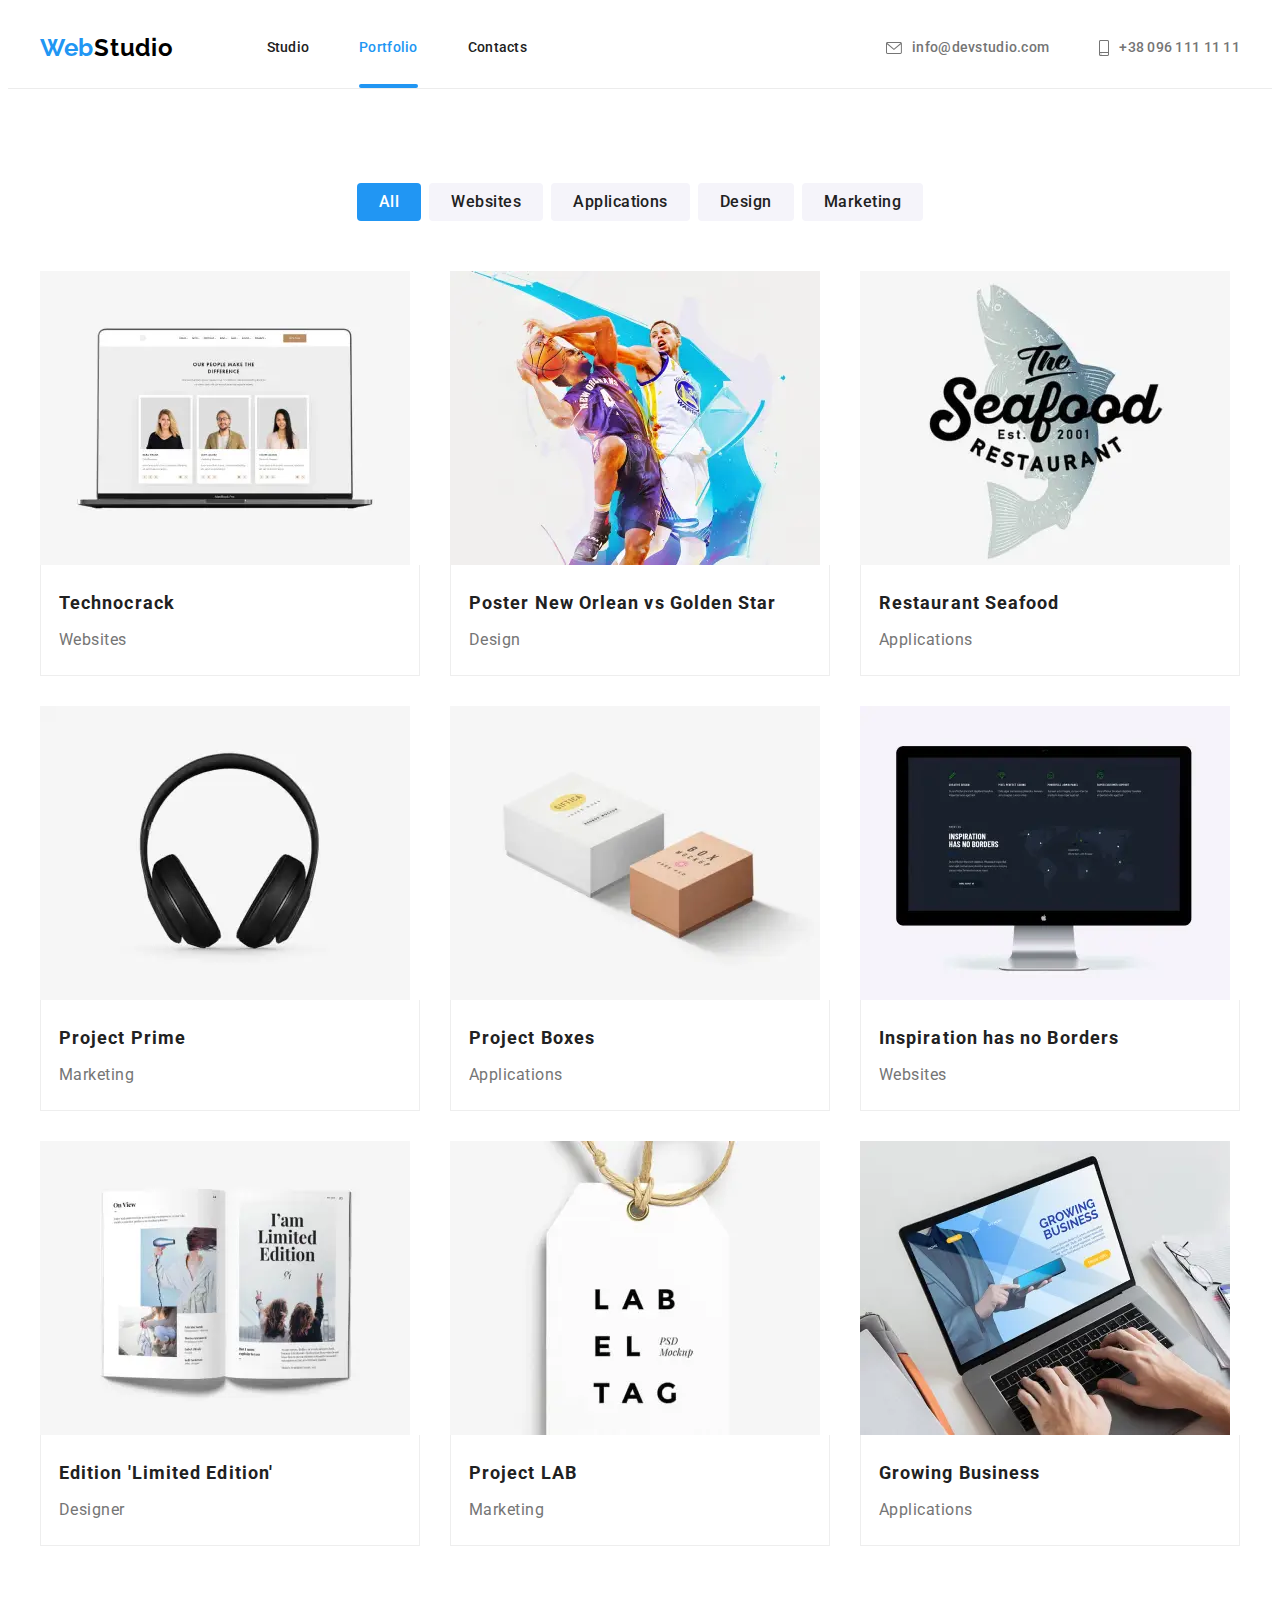
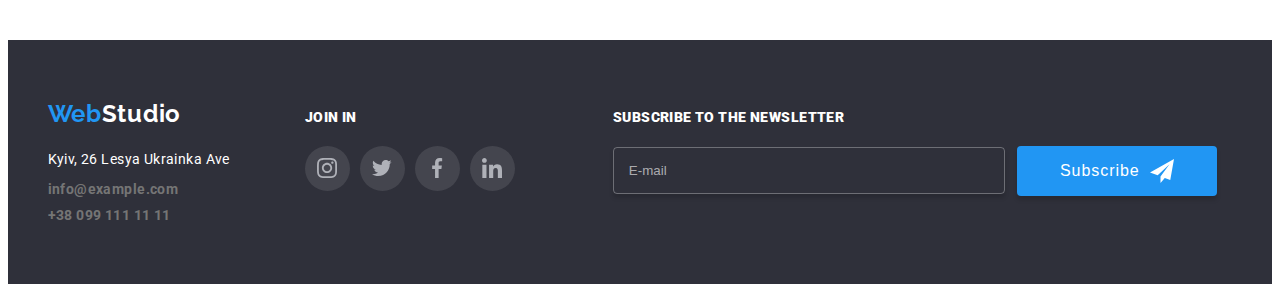
==== commit d7101339: "fix categories" ====
--- a/portfolio.html
+++ b/portfolio.html
@@ -203,7 +203,7 @@
                 </div>
                 <div class="client-name">
                   <h3 class="client-title">Technocrack</h3>
-                  <p class="client-text">Website</p>
+                  <p class="client-text">Websites</p>
                 </div>
               </a>
             </li>
@@ -329,7 +329,7 @@
                 </div>
                 <div class="client-name">
                   <h3 class="client-title">Restaurant Seafood</h3>
-                  <p class="client-text">Application</p>
+                  <p class="client-text">Applications</p>
                 </div>
               </a>
             </li>
@@ -460,7 +460,7 @@
                 </div>
                 <div class="client-name">
                   <h3 class="client-title">Project Boxes</h3>
-                  <p class="client-text">Application</p>
+                  <p class="client-text">Applications</p>
                 </div>
               </a>
             </li>
@@ -523,7 +523,7 @@
                 </div>
                 <div class="client-name">
                   <h3 class="client-title" lang="en">Inspiration has no Borders</h3>
-                  <p class="client-text">Website</p>
+                  <p class="client-text">Websites</p>
                 </div>
               </a>
             </li>
@@ -711,7 +711,7 @@
                 </div>
                 <div class="client-name">
                   <h3 class="client-title" lang="en">Growing Business</h3>
-                  <p class="client-text">Application</p>
+                  <p class="client-text">Applications</p>
                 </div>
               </a>
             </li>
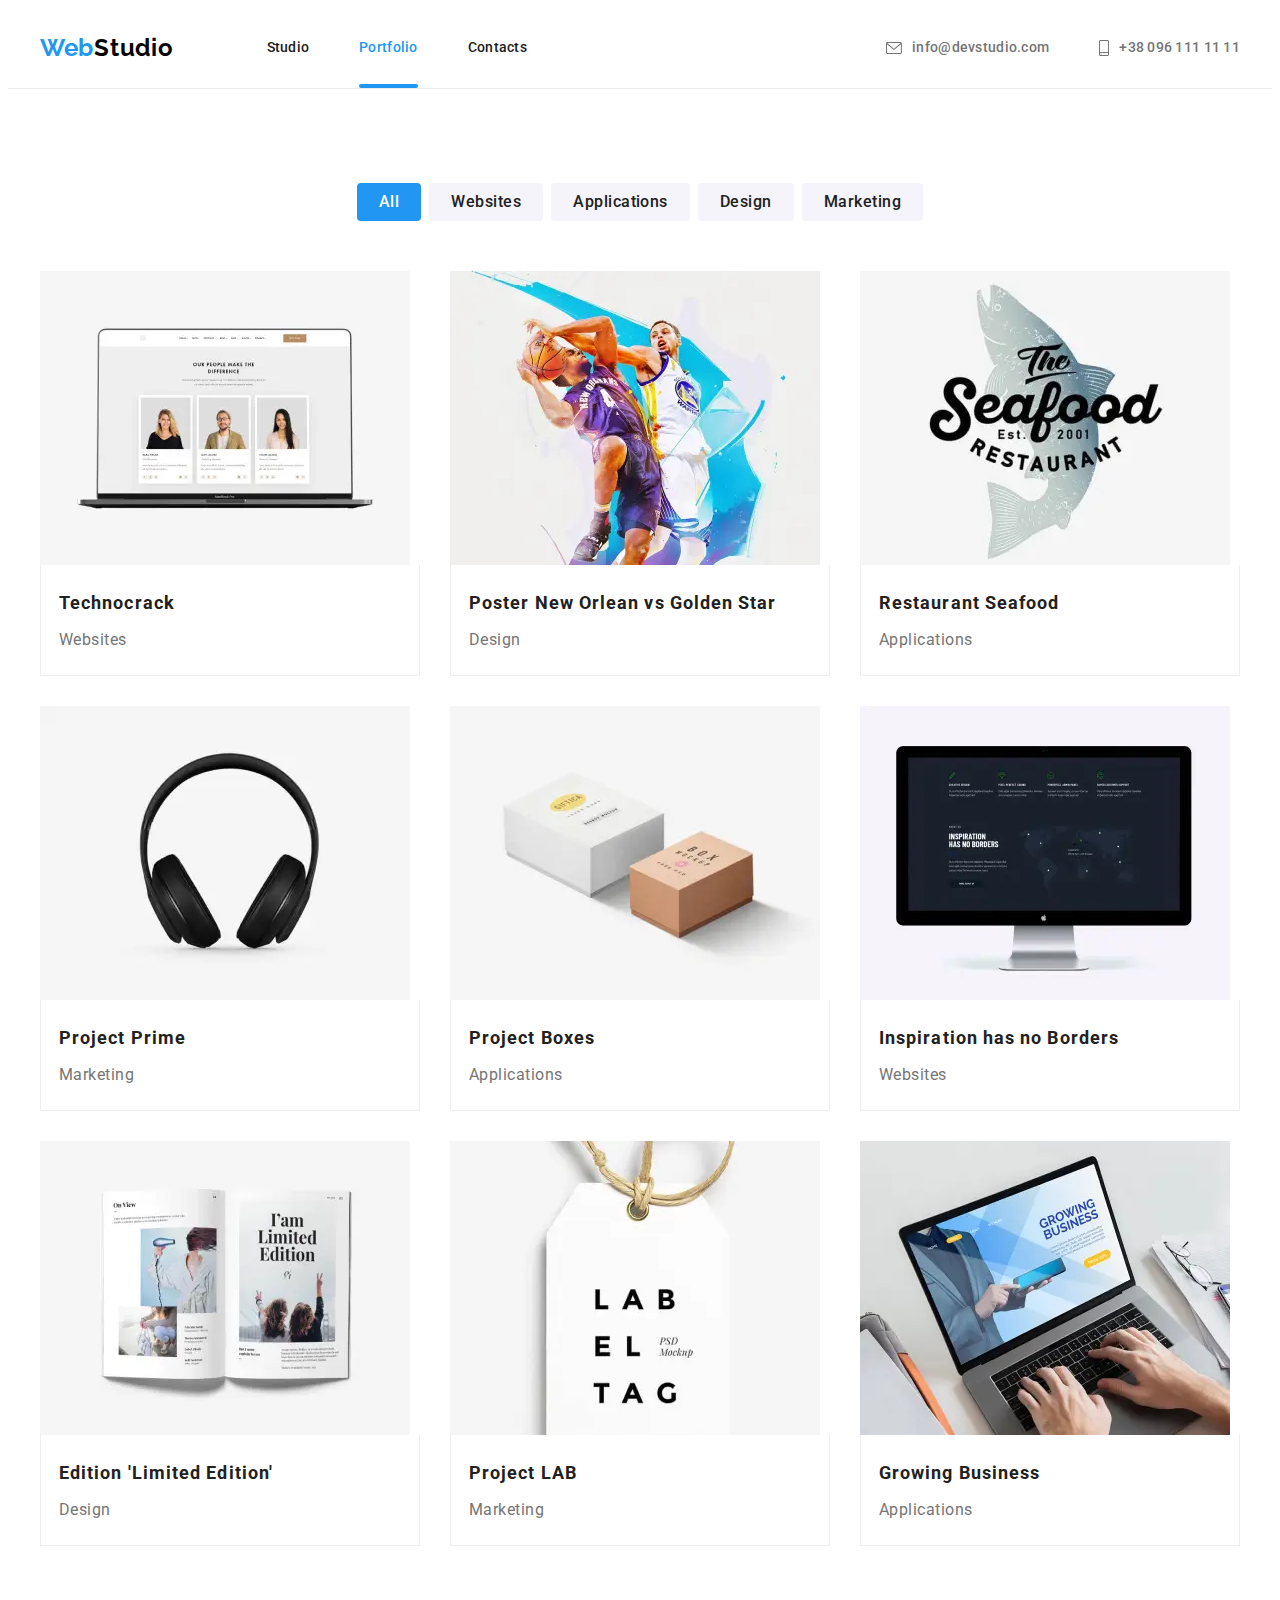
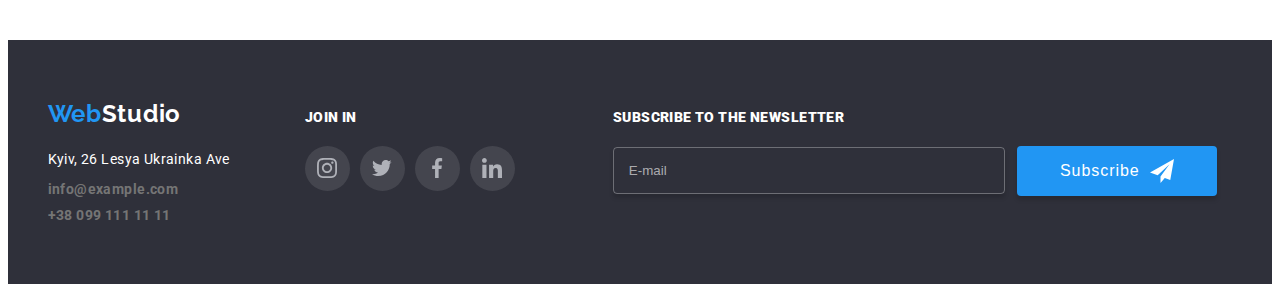
==== commit 1a5a26eb: "fix" ====
--- a/portfolio.html
+++ b/portfolio.html
@@ -585,7 +585,7 @@
                 </div>
                 <div class="client-name">
                   <h3 class="client-title">Edition 'Limited Edition'</h3>
-                  <p class="client-text">Designer</p>
+                  <p class="client-text">Design</p>
                 </div>
               </a>
             </li>
